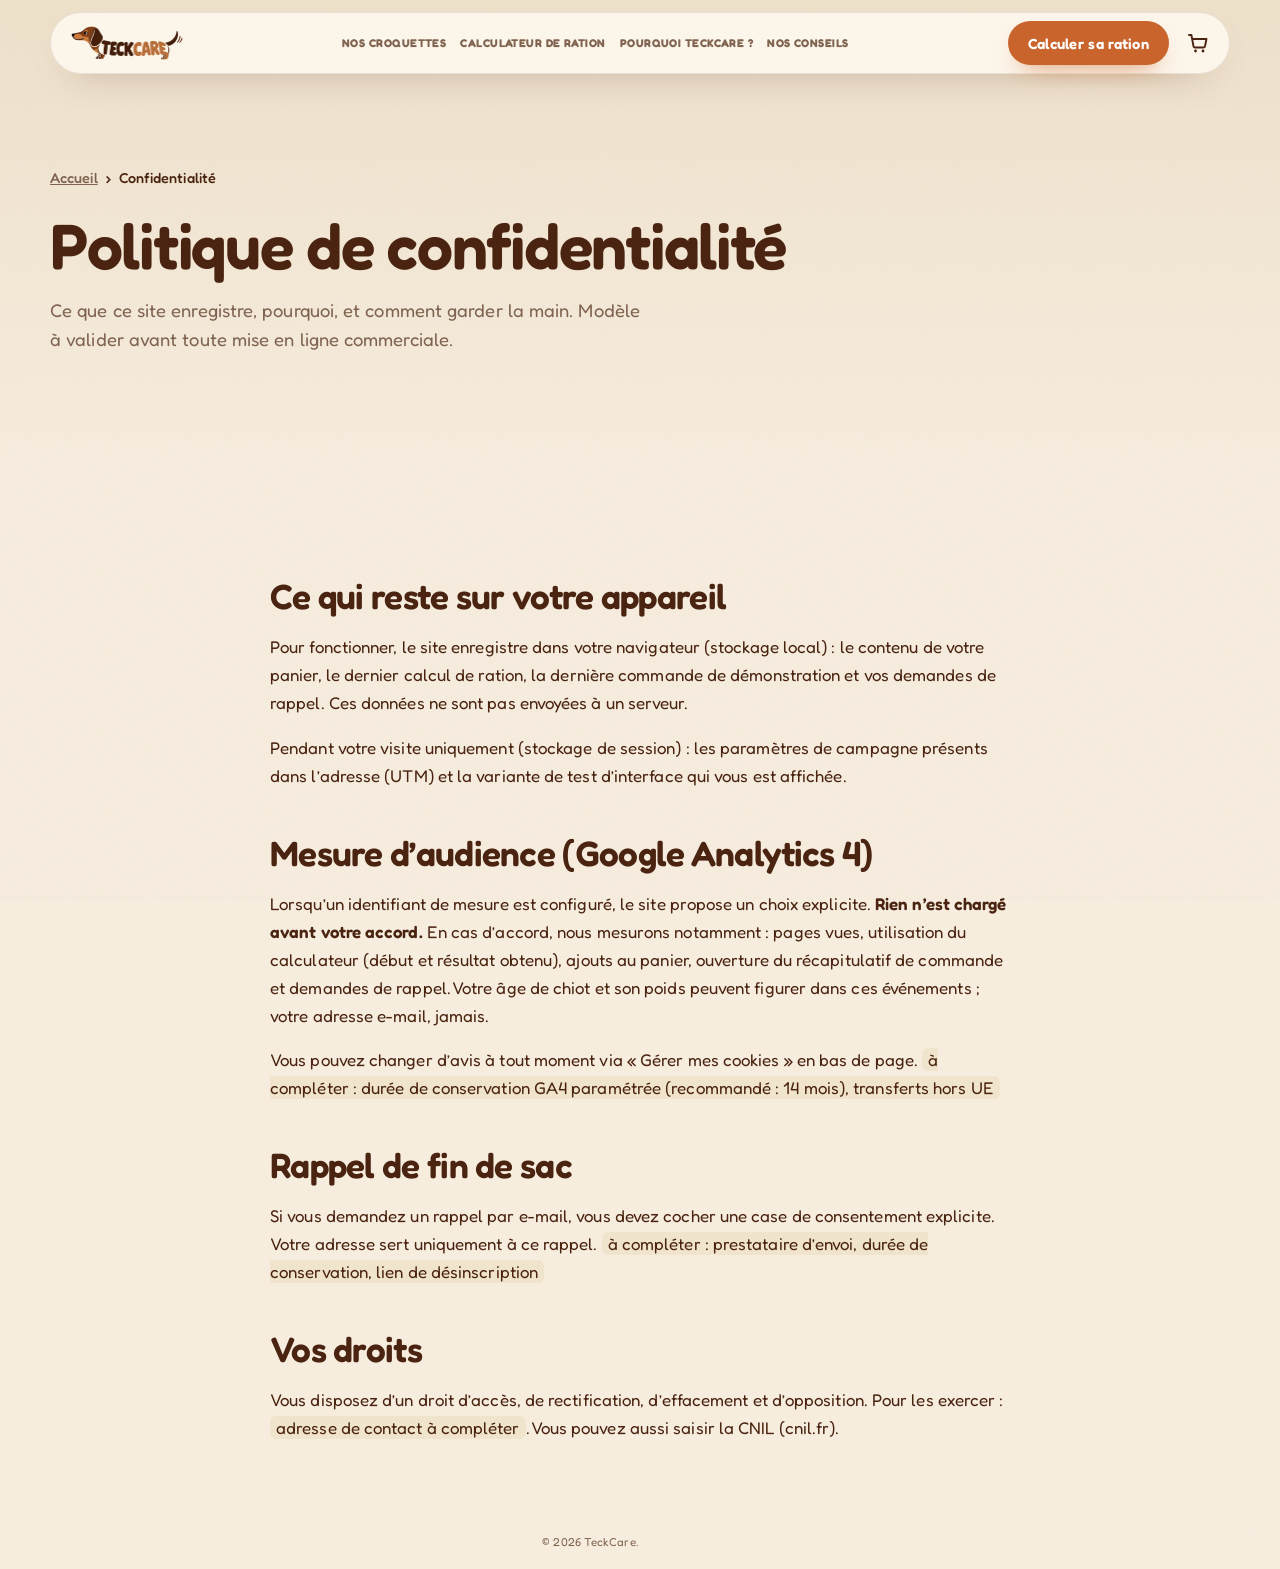
==== confidentialite.html @ 99c0c654 "Site TeckCare (version initiale) Co-Authored-By: Claude Opus 5.5 <noreply@anthropic.com> Claude-Sess" ====
<!DOCTYPE html>
<html lang="fr" data-base="">
<head>
<meta charset="utf-8">
<meta name="viewport" content="width=device-width, initial-scale=1, viewport-fit=cover">
<title>Politique de confidentialité | TeckCare</title>
<meta name="description" content="Données enregistrées par le site TeckCare, mesure d’audience avec consentement et droits des utilisateurs (modèle à compléter).">
<meta name="theme-color" content="#F7EBDA">
<link rel="canonical" href="https://VOTRE-PSEUDO.github.io/teckcare/confidentialite.html">
<meta property="og:type" content="website"><meta property="og:locale" content="fr_FR"><meta property="og:site_name" content="TeckCare">
<meta property="og:title" content="Politique de confidentialité | TeckCare"><meta property="og:description" content="Données enregistrées par le site TeckCare, mesure d’audience avec consentement et droits des utilisateurs (modèle à compléter).">
<meta property="og:image" content="https://VOTRE-PSEUDO.github.io/teckcare/assets/og-image.jpg"><meta name="twitter:card" content="summary_large_image">
<link rel="icon" type="image/png" sizes="32x32" href="assets/favicon-32.png">
<link rel="apple-touch-icon" href="assets/apple-touch-icon.png">
<link rel="preload" href="assets/fonts/fredoka.woff2" as="font" type="font/woff2" crossorigin>
<link rel="preload" href="assets/fonts/nunito.woff2" as="font" type="font/woff2" crossorigin>
<link rel="stylesheet" href="style.css">
<script>document.documentElement.classList.add('js');if(!window.matchMedia('(prefers-reduced-motion: reduce)').matches)document.documentElement.classList.add('motion-ok');</script>

</head>
<body>
<svg width="0" height="0" style="position:absolute" aria-hidden="true" focusable="false"><defs>
<symbol id="i-cart" viewBox="0 0 24 24"><path d="M3 4h2.4l2.1 11.2a1.6 1.6 0 0 0 1.6 1.3h8.3a1.6 1.6 0 0 0 1.6-1.2L20.5 8H6.2" fill="none" stroke="currentColor" stroke-width="1.9" stroke-linecap="round" stroke-linejoin="round"/><circle cx="9.5" cy="20" r="1.4" fill="currentColor"/><circle cx="17" cy="20" r="1.4" fill="currentColor"/></symbol>
</defs></svg>
<a class="skip-link" href="#contenu">Aller au contenu</a>
<header class="site-header" id="top">
  <div class="container header-inner">
    <a class="brand" href="index.html" aria-label="TeckCare — accueil"><img src="assets/logo.webp" width="150" height="45" alt="TeckCare"></a>
    <nav class="nav" aria-label="Navigation principale">
      <a href="index.html#croquettes">Nos croquettes</a>
      <a href="index.html#calculateur">Calculateur de ration</a>
      <a href="index.html#pourquoi">Pourquoi TeckCare ?</a>
      <a href="index.html#conseils">Nos conseils</a>
    </nav>
    <div class="header-actions">
      <a class="btn btn--primary btn--sm header-cta" href="index.html#calculateur">Calculer sa ration</a>
      <button class="icon-btn cart-btn" type="button" data-open-cart aria-label="Ouvrir le panier"><svg width="24" height="24" aria-hidden="true"><use href="#i-cart"/></svg><span class="cart-count" data-cart-count aria-hidden="true">0</span></button>
      <button class="icon-btn menu-btn" type="button" aria-expanded="false" aria-controls="mobile-menu" aria-label="Ouvrir le menu"><span class="burger" aria-hidden="true"><i></i><i></i><i></i></span></button>
    </div>
  </div>
  <nav class="mobile-menu" id="mobile-menu" aria-label="Menu mobile" hidden>
    <a href="index.html#calculateur">Calculateur de ration</a>
    <a href="index.html#croquettes">Nos croquettes</a>
    <a href="index.html#pourquoi">Pourquoi TeckCare ?</a>
    <a href="index.html#conseils">Nos conseils</a>
  </nav>
</header>
<main id="contenu">
<section class="page-hero"><div class="container">
  <nav class="crumbs" aria-label="Fil d’Ariane"><a href="index.html">Accueil</a><span aria-hidden="true">›</span><span>Confidentialité</span></nav>
  <h1>Politique de confidentialité</h1>
  <p class="lead">Ce que ce site enregistre, pourquoi, et comment garder la main. Modèle à valider avant toute mise en ligne commerciale.</p>
</div></section>
<div class="container prose">
<h2>Ce qui reste sur votre appareil</h2>
<p>Pour fonctionner, le site enregistre dans votre navigateur (stockage local) : le contenu de votre panier, le dernier calcul de ration, la dernière commande de démonstration et vos demandes de rappel. Ces données ne sont pas envoyées à un serveur.</p>
<p>Pendant votre visite uniquement (stockage de session) : les paramètres de campagne présents dans l’adresse (UTM) et la variante de test d’interface qui vous est affichée.</p>

<h2>Mesure d’audience (Google Analytics 4)</h2>
<p>Lorsqu’un identifiant de mesure est configuré, le site propose un choix explicite. <strong>Rien n’est chargé avant votre accord.</strong> En cas d’accord, nous mesurons notamment : pages vues, utilisation du calculateur (début et résultat obtenu), ajouts au panier, ouverture du récapitulatif de commande et demandes de rappel. Votre âge de chiot et son poids peuvent figurer dans ces événements ; votre adresse e-mail, jamais.</p>
<p>Vous pouvez changer d’avis à tout moment via « Gérer mes cookies » en bas de page. <span class="todo">à compléter : durée de conservation GA4 paramétrée (recommandé : 14 mois), transferts hors UE</span></p>

<h2>Rappel de fin de sac</h2>
<p>Si vous demandez un rappel par e-mail, vous devez cocher une case de consentement explicite. Votre adresse sert uniquement à ce rappel. <span class="todo">à compléter : prestataire d’envoi, durée de conservation, lien de désinscription</span></p>

<h2>Vos droits</h2>
<p>Vous disposez d’un droit d’accès, de rectification, d’effacement et d’opposition. Pour les exercer : <span class="todo">adresse de contact à compléter</span>. Vous pouvez aussi saisir la CNIL (cnil.fr).</p>
</div>
</main>
<footer class="site-footer">
  <div class="container footer-grid">
    <div class="footer-brand">
      <img src="assets/logo.webp" width="170" height="51" alt="TeckCare" loading="lazy">
      <p class="footer-mif"><span class="mif-flag" aria-hidden="true"><i></i><i></i><i></i></span><span><b>Fabriqué en France</b>Poulet frais &amp; saumon, sans colorants ni conservateurs artificiels.</span></p>
    </div>
    <nav aria-label="Découvrir">
      <h2 class="footer-title">Découvrir</h2>
      <ul>
        <li><a href="index.html#calculateur">Mon teckel</a></li>
        <li><a href="index.html#croquettes">Nos produits</a></li>
        <li><a href="index.html#rappel">Mon rappel</a></li>
        <li><a href="index.html#sante">Mes conseils</a></li>
        <li><a href="index.html#veterinaires">Mon véto</a></li>
        <li><a href="index.html#faq">Vos questions</a></li>
      </ul>
    </nav>
    <nav aria-label="Informations">
      <h2 class="footer-title">Informations</h2>
      <ul>
        <li><a href="mentions-legales.html">Mentions légales</a></li>
        <li><a href="mentions-legales.html#cgv">Conditions de vente</a></li>
        <li><a href="confidentialite.html">Confidentialité</a></li>
        <li><button type="button" class="link-btn" data-manage-cookies hidden>Gérer mes cookies</button></li>
      </ul>
    </nav>
    <div>
      <h2 class="footer-title">Contact</h2>
      <p><a href="mailto:contact@teckcare.example" data-contact-email>contact@teckcare.example</a></p>
    </div>
  </div>
  <div class="container footer-bottom">
    <p>© 2026 TeckCare.</p>
  </div>
</footer>
<div class="kibble-layer" id="kibble-layer" aria-hidden="true"></div>
<div class="toast" id="toast" role="status" aria-live="polite"></div>
<script src="config.js"></script>
<script src="script.js" defer></script>
<script src="fx.js" defer></script>
</body>
</html>
---- style.css ----
/* ==========================================================================
   TECKCARE — feuille de style
   Direction : l'univers des emballages TeckCare. Kraft, orange, vert sauge,
   brun du logo ; formes organiques comme sur les sacs ; titres ronds et
   épais (Fredoka) proches du logo, texte en Nunito. Le teckel du logo reste
   le fil rouge : il s'allonge au fil de la visite, de 2 à 12 mois.
   ========================================================================== */
@font-face{font-family:"Fredoka";src:url("assets/fonts/fredoka.woff2") format("woff2");font-weight:300 700;font-style:normal;font-display:swap}
@font-face{font-family:"Nunito";src:url("assets/fonts/nunito.woff2") format("woff2");font-weight:200 1000;font-style:normal;font-display:swap}

:root{
  /* Couleurs : beige, pistache et marron du logo et des emballages ; orange réservé aux boutons */
  --cream:#F7EDDF; --card:#FFFAF3; --ink:#4A2410; --muted:#806450; --line:rgba(74,36,16,.12);
  --accent:#C9652C; --accent-d:#A9501F; --accent-l:#F6D8BE; --rust:#A85F2B; --orange:#E3894B;
  --pista:#C9D79F; --pista-l:#E7EDD2; --pista-d:#6F8045;
  --peach:#EFE1CB; --sage:#E7EDD2; --sage-d:#6F8045; --sky:#EFE1CB; --butter:#F1E4CC;
  /* Pelage du teckel (illustration du logo) */
  --fur:#7A3E14; --fur-d:#3C1800; --tan:#CC783C;
  /* Typo */
  --display:"Fredoka","Nunito",system-ui,sans-serif;
  --sans:"Nunito",system-ui,-apple-system,"Segoe UI",Roboto,sans-serif;
  /* Matière */
  --sh:0 18px 40px -18px rgba(90,45,15,.28),0 2px 6px rgba(90,45,15,.06);
  --sh-s:0 8px 20px -10px rgba(70,40,20,.25);
  --r-s:14px; --r-m:20px; --r-l:28px; --lip:40px;
  --ease:cubic-bezier(.2,.8,.2,1); --spring:cubic-bezier(.34,1.4,.64,1);
  --tape-h:0px; --header-h:70px; --top:calc(var(--tape-h) + var(--header-h));
  color-scheme:light;
}
*,*::before,*::after{box-sizing:border-box}
html{-webkit-text-size-adjust:100%;scroll-behavior:smooth;scroll-padding-top:calc(var(--top) + 10px);overflow-x:clip;background:var(--cream)}
html.no-scroll{overflow:hidden}
body{margin:0;font:400 1.0625rem/1.65 var(--sans);color:var(--ink);background:var(--cream);overflow-x:clip;-webkit-font-smoothing:antialiased}
img,svg{display:block;max-width:100%}
[hidden]{display:none!important}
h1,h2,h3,h4{font-family:var(--display);font-weight:600;line-height:1.02;letter-spacing:-.015em;margin:0;color:inherit;text-wrap:balance}
h1{font-size:clamp(2.6rem,6.2vw,5rem)}
h2{font-size:clamp(2.1rem,4.8vw,3.6rem)}
h3{font-size:clamp(1.3rem,2.4vw,1.6rem);letter-spacing:-.015em;line-height:1.12;}
p{margin:0 0 1em}
a{color:inherit}
button,input,select,textarea{font:inherit;color:inherit}
code{font-size:.85em;background:rgba(46,34,28,.06);padding:1px 6px;border-radius:6px}
.container{width:min(1180px,100% - 40px);margin-inline:auto}
.sr-only{position:absolute;width:1px;height:1px;overflow:hidden;clip:rect(0 0 0 0);white-space:nowrap}
.skip-link{position:absolute;left:12px;top:-80px;z-index:999;background:var(--ink);color:#fff;padding:10px 16px;border-radius:12px;transition:top .2s}
.skip-link:focus{top:40px}
:focus-visible{outline:2.5px solid var(--accent);outline-offset:3px;border-radius:8px}
::selection{background:var(--accent-l)}
.lead{font-size:clamp(1.05rem,1.9vw,1.2rem);color:var(--muted);max-width:54ch}
.section-head{margin-bottom:clamp(32px,5vw,56px)}
h2+.lead,h2+p{margin-top:18px}

/* mot mis en valeur : italique couleur, sans surligneur */
mark{background:none;color:var(--pista-d)}
.trust mark,.footer-sign mark{color:var(--orange)}

/* étiquette de section */
.tag{display:inline-flex;align-items:center;gap:10px;margin:0 0 18px;padding:5px 14px 5px 5px;border-radius:999px;background:rgba(255,255,255,.75);font:700 .74rem/1 var(--sans);letter-spacing:.1em;text-transform:uppercase;color:var(--ink)}
.tag::before{content:"";width:24px;height:24px;border-radius:50%;background:var(--peach) url("assets/dog/head.webp") 30% 10%/170% auto no-repeat}
.tag b{background:var(--ink);color:#fff;padding:4px 8px;border-radius:999px;font-weight:700}
.tag--light{background:rgba(255,255,255,.85)}

/* ---------- Boutons ---------- */
.btn{display:inline-flex;align-items:center;justify-content:center;gap:10px;min-height:48px;padding:10px 26px;text-align:center;line-height:1.15;border-radius:999px;border:0;font:700 1rem var(--sans);text-decoration:none;cursor:pointer;transition:transform .25s var(--ease),box-shadow .25s var(--ease),background .2s,color .2s,translate .3s var(--ease);-webkit-tap-highlight-color:transparent}
.btn:hover{transform:translateY(-2px)}
.btn:active{transform:translateY(1px)}
.btn--primary{background:var(--accent);color:#fff;box-shadow:0 10px 22px -10px rgba(224,107,74,.7)}
.btn--primary:hover{background:var(--accent-d);box-shadow:0 14px 26px -10px rgba(224,107,74,.8)}
.btn--accent{background:#fff;color:var(--ink);box-shadow:var(--sh-s)}
.btn--ghost{background:#fff;color:var(--ink);box-shadow:inset 0 0 0 1.5px var(--line)}
.btn--ghost:hover{box-shadow:inset 0 0 0 1.5px var(--ink)}
.btn--text{background:none;color:inherit;padding:0 8px;min-height:44px;text-decoration:underline;text-underline-offset:4px;font-weight:600}
.btn--text:hover,.btn--link:hover{transform:none}
.btn--link{background:none;color:var(--ink);padding:4px 0;min-height:44px;font-weight:700;text-decoration:underline;text-underline-offset:5px}
.btn--sm{min-height:40px;padding:8px 18px;font-size:.92rem}
.btn--lg{min-height:54px;padding:12px 30px;font-size:1.05rem}
.btn--xl{min-height:60px;padding:14px 34px;font-size:1.12rem}
.btn--block{width:100%}
.link-btn{background:none;border:0;padding:0;cursor:pointer;text-decoration:underline;color:inherit}
.icon-btn{position:relative;display:grid;place-items:center;width:46px;height:46px;border-radius:50%;border:0;background:transparent;cursor:pointer;color:var(--ink)}
.icon-btn:hover{background:rgba(46,34,28,.06)}
.badge{display:inline-block;padding:5px 10px;border-radius:999px;font:700 .68rem/1 var(--sans);letter-spacing:.07em;text-transform:uppercase;background:var(--accent-l);color:var(--accent-d);vertical-align:middle}
.badge--demo{background:var(--butter);color:#8A6A12}.badge--green{background:var(--sage);color:#3F6B44}.badge--soon{background:var(--sky);color:#3D6286}.badge--rec{background:var(--ink);color:#fff}
.micro{display:flex;align-items:center;gap:8px;margin:0;font-size:.92rem;color:var(--muted)}
.micro svg{color:var(--accent)}
.micro--dark{justify-content:center;margin-top:12px}

/* ==========================================================================
   LE TECKEL — tête + corps extensible + queue, dans la couleur du pelage
   ========================================================================== */
.gdog,.live-dog,.scene-art .dog,.how-dog,.walker{--H:120px;display:flex;align-items:flex-end}
.dog-head{position:relative;z-index:3;flex:none;height:var(--H);width:auto;margin-right:calc(var(--H) * -.12)}
.dog-body{position:relative;flex:1;min-width:0;margin-bottom:calc(var(--H) * .2)}
.dog-band{position:relative;z-index:2;height:calc(var(--H) * .36);background:var(--fur);border-radius:calc(var(--H) * .1) calc(var(--H) * .2) calc(var(--H) * .2) calc(var(--H) * .1);overflow:hidden;display:flex;align-items:center;color:#FBE6D2;font:600 clamp(.8rem,1.5vw,1.05rem)/1 var(--display);letter-spacing:.005em;white-space:nowrap;box-shadow:inset 0 calc(var(--H) * -.06) 0 rgba(0,0,0,.14)}
.leg{position:absolute;z-index:1;bottom:calc(var(--H) * -.17);width:calc(var(--H) * .12);height:calc(var(--H) * .2);background:var(--fur-d);border-radius:3px 3px 10px 10px;transform-origin:50% 0}
.leg--1{right:15%}.leg--2{right:6%}
.dog-tail{flex:none;height:calc(var(--H) * .5);width:auto;margin-left:-8px;margin-bottom:calc(var(--H) * .28);transform-origin:6% 92%}
.motion-ok .dog-tail{animation:wag 1.5s ease-in-out infinite}
.motion-ok .is-walking .leg--1,.motion-ok .walker .leg--1{animation:step .34s ease-in-out infinite alternate}
.motion-ok .is-walking .leg--2,.motion-ok .walker .leg--2{animation:step .34s ease-in-out infinite alternate-reverse}
@keyframes wag{0%,100%{transform:rotate(-6deg)}50%{transform:rotate(10deg)}}
@keyframes step{from{transform:rotate(-14deg)}to{transform:rotate(14deg)}}
.mq{display:flex;flex:none}
.mq span{flex:none}
.motion-ok .mq{animation:mq 30s linear infinite}
@keyframes mq{to{transform:translateX(-50%)}}
.ground{height:10px;border-radius:999px;background:rgba(46,34,28,.08)}
.ground--light{background:rgba(46,34,28,.1)}
.bubble{position:absolute;z-index:6;left:calc(var(--H) * .1);top:calc(var(--H) * -.34);padding:9px 15px;border-radius:18px 18px 18px 4px;background:#fff;color:var(--ink);font:600 1rem/1 var(--display);box-shadow:var(--sh-s);white-space:nowrap;opacity:0;transform:scale(.5);transform-origin:0 100%;transition:opacity .2s,transform .4s var(--spring);pointer-events:none}
.bubble.is-on,.bubble--static{opacity:1;transform:none}

/* ==========================================================================
   BARRE DE LECTURE : le teckel s'allonge au fil de la page
   ========================================================================== */
.tape{--p:0;position:fixed;inset:0 0 auto 0;height:var(--tape-h);z-index:130;background:var(--cream);pointer-events:none;overflow:hidden;box-shadow:inset 0 -1px 0 var(--line)}
.tape-dog{--Ht:24px;position:absolute;left:8px;bottom:1px;display:flex;align-items:flex-end;transform:scaleX(-1)}
.tape-head{height:var(--Ht);width:auto;flex:none;position:relative;z-index:2;margin-right:-3px}
.tape-body{display:block;height:9px;width:calc(var(--p) * (100vw - 160px) + 10px);margin-bottom:5px;background:var(--fur);border-radius:4px 8px 8px 4px}
.tape-tail{height:12px;width:auto;flex:none;margin-left:-2px;margin-bottom:6px;transform-origin:6% 92%}
.motion-ok .tape-tail{animation:wag 1.1s ease-in-out infinite}
.tape-mark{transition:opacity .25s;position:absolute;top:50%;left:calc(var(--p) * (100vw - 160px) + 58px);transform:translateY(-50%);padding:3px 9px;border-radius:999px;background:#fff;box-shadow:0 1px 4px rgba(46,34,28,.12);font:600 .72rem/1 var(--sans);white-space:nowrap;color:var(--muted)}
.tape-mark b{font-family:var(--display);font-size:.9rem;color:var(--ink)}
.tape.in-hero .tape-mark{opacity:0}

/* ---------- Header ---------- */
.site-header{position:fixed;inset:var(--tape-h) 0 auto 0;z-index:100;height:var(--header-h);transition:background .3s,box-shadow .3s}
.site-header.is-stuck{background:rgba(251,244,236,.86);backdrop-filter:blur(14px);-webkit-backdrop-filter:blur(14px);box-shadow:0 1px 0 var(--line)}
.header-inner{display:flex;align-items:center;gap:18px;height:100%}
.brand{flex:none;transition:transform .3s var(--spring)}
.brand:hover{transform:scale(1.03)}
.brand img{width:auto;height:42px}
.nav{display:none;gap:2px;margin-left:auto}
.nav a{padding:8px 14px;border-radius:999px;font-weight:600;font-size:.95rem;text-decoration:none;transition:background .2s}
.nav a:hover{background:rgba(255,255,255,.8)}
.header-actions{display:flex;align-items:center;gap:6px;margin-left:auto}
.nav+.header-actions{margin-left:10px}
.header-cta{display:none}
.cart-count{position:absolute;top:2px;right:0;min-width:18px;height:18px;border-radius:9px;background:var(--accent);color:#fff;font:700 .66rem/18px var(--sans);text-align:center;transform:scale(0);transition:transform .3s var(--spring)}
.cart-count.has-items{transform:scale(1)}
.cart-count.bump{animation:bump .5s var(--spring)}
@keyframes bump{40%{transform:scale(1.5)}}
.burger{display:grid;gap:5px;width:22px}
.burger i{display:block;height:2.5px;border-radius:2px;background:currentColor;transition:transform .3s var(--ease),opacity .2s}
.menu-btn[aria-expanded=true] .burger i:nth-child(1){transform:translateY(7.5px) rotate(45deg)}
.menu-btn[aria-expanded=true] .burger i:nth-child(2){opacity:0}
.menu-btn[aria-expanded=true] .burger i:nth-child(3){transform:translateY(-7.5px) rotate(-45deg)}
.mobile-menu{position:absolute;top:var(--header-h);left:0;right:0;background:var(--cream);padding:6px 20px 22px;display:grid;box-shadow:0 20px 30px -20px rgba(46,34,28,.3)}
.mobile-menu a{padding:14px 4px;font:600 1.3rem var(--display);text-decoration:none;border-bottom:1px solid var(--line)}
@media (min-width:640px){.header-cta{display:inline-flex}}
@media (min-width:1080px){.nav{display:flex}.menu-btn{display:none}}

/* ==========================================================================
   SECTIONS : des feuilles douces empilées, une par mois
   ========================================================================== */
main>section{position:relative}
main>section:not(.hero):not(.strip):not(.page-hero){margin-top:calc(var(--lip) * -1);border-radius:var(--lip) var(--lip) 0 0;padding:calc(clamp(70px,9vw,120px) + 10px) 0 calc(clamp(70px,9vw,120px) + var(--lip));box-shadow:0 -12px 30px -24px rgba(70,40,20,.35)}

/* ---------- HERO : il grandit au défilement ---------- */
.hero{--g:.35;background:linear-gradient(180deg,var(--peach) 0%,#FCEDE3 60%,var(--cream) 100%)}
.motion-ok .hero{height:240vh;--g:0}
.hero{padding-bottom:var(--lip)}
.hero-pin{position:relative;display:flex;flex-direction:column;min-height:640px;padding-top:calc(var(--top) + clamp(14px,4vh,40px));overflow:hidden}
.motion-ok .hero-pin{position:sticky;top:0;height:100vh;height:100svh}
.hero-copy{position:relative;z-index:4}
.eyebrow{display:flex;flex-wrap:wrap;align-items:center;gap:12px;margin:0 0 18px;font:700 .78rem/1.2 var(--sans);letter-spacing:.1em;text-transform:uppercase;color:var(--muted)}
.chip{display:inline-block;padding:6px 12px;border-radius:999px;background:#fff;color:var(--accent-d);box-shadow:var(--sh-s)}
.hero h1{max-width:14ch}
.brand-word{color:var(--fur);font-style:normal}
.hero-sub{margin:18px 0 26px;font-size:clamp(1.05rem,1.9vw,1.25rem);max-width:40ch;color:var(--muted)}
.hero-cta{display:flex;flex-wrap:wrap;align-items:center;gap:14px 22px}
.motion-ok .hero-copy>*{animation:rise .9s var(--ease) both}
.motion-ok .hero-copy>*:nth-child(2){animation-delay:.08s}.motion-ok .hero-copy>*:nth-child(3){animation-delay:.16s}.motion-ok .hero-copy>*:nth-child(4){animation-delay:.24s}
@keyframes rise{from{opacity:0;transform:translateY(22px)}}

.sky{position:absolute;inset:0;pointer-events:none;z-index:0}
.blob{position:absolute;border-radius:50%;filter:blur(2px)}
.blob--1{right:-6%;top:8%;width:clamp(260px,38vw,520px);aspect-ratio:1;background:radial-gradient(circle at 40% 40%,#FFF3E4,#F6D5C2 70%);transform:translate(calc(var(--g) * -60px),calc(var(--g) * 80px))}
.blob--2{right:24%;top:46%;width:clamp(90px,10vw,150px);aspect-ratio:1;background:var(--sage);transform:translateY(calc(var(--g) * -120px))}
.blob--3{right:6%;top:20%;width:clamp(40px,5vw,70px);aspect-ratio:1;background:var(--butter);transform:translateY(calc(var(--g) * 160px))}
.motion-ok .blob--2{animation:float 7s ease-in-out infinite}
.motion-ok .blob--3{animation:float 5s ease-in-out -2s infinite}
@keyframes float{50%{translate:0 -14px}}

.hero-stage{position:relative;z-index:3;flex:1;display:flex;flex-direction:column;justify-content:flex-end;min-height:230px;margin-top:10px}
.meter{position:absolute;z-index:4;right:max(20px,(100vw - 1180px) / 2);bottom:calc(min(17vh,22vw,190px) + 70px);display:flex;flex-direction:row-reverse;align-items:flex-end;gap:16px}
.meter-num{display:flex;align-items:baseline;gap:8px;margin:0;font:600 clamp(3.6rem,9vw,7.2rem)/.8 var(--display);letter-spacing:-.04em;color:var(--fur)}
.meter-num b{display:inline-block;min-width:1.1ch;font-weight:600;text-align:right;font-variant-numeric:tabular-nums;color:var(--accent)}
.meter-num span{font-size:.26em;font-style:normal;letter-spacing:0;color:var(--ink)}
.meter-cap{margin:0 0 6px;max-width:17ch;font:600 clamp(.95rem,1.5vw,1.12rem)/1.25 var(--display);padding:10px 14px;background:#fff;border-radius:16px 16px 16px 4px;box-shadow:var(--sh-s)}
.meter-cap.flash{animation:capIn .5s var(--spring)}
@keyframes capIn{from{transform:scale(.85) translateY(6px);opacity:.3}}
.gdog-wrap{display:flex;justify-content:center;padding:0 20px}
.gdog{--H:clamp(96px,min(17vh,22vw),190px);position:relative;cursor:pointer}
.gdog .dog-body{flex:none;width:calc(var(--H) * .45 + var(--g) * (min(100vw,1500px) - var(--H) * 2.1 - 60px))}
.gdog .dog-band{font-size:clamp(.9rem,1.6vw,1.15rem)}
.gdog.jump{animation:hop .6s var(--spring)}
@keyframes hop{30%{transform:translateY(-30px)}60%{transform:translateY(0)}75%{transform:translateY(-6px)}}
.gdog .dog-head{transition:transform .3s var(--ease);transform-origin:70% 80%;transform:rotate(var(--look,0deg))}
.ruler{position:relative;display:flex;margin:0;padding:12px max(20px,(100vw - 1180px) / 2) 14px;list-style:none;align-items:flex-end;background:rgba(255,255,255,.55);box-shadow:inset 0 1px 0 var(--line)}
.ruler li{flex:1;text-align:center;font:500 .85rem/1 var(--sans);color:var(--muted);transition:color .2s}
.ruler li::before{content:"";display:block;width:1px;height:7px;margin:0 auto 6px;background:rgba(46,34,28,.25)}
.ruler li.is-on::before{background:var(--accent);height:10px;width:2px}
.ruler li.is-on{color:var(--accent);font-weight:700}
.scroll-hint{position:absolute;z-index:5;left:max(20px,(100vw - 1180px) / 2);bottom:62px;display:flex;align-items:center;gap:10px;margin:0;font-weight:600;font-size:.86rem;color:var(--muted);transition:opacity .3s}
.scroll-hint i{width:24px;height:38px;border:1.5px solid var(--muted);border-radius:14px;position:relative}
.scroll-hint i::after{content:"";position:absolute;left:50%;top:7px;width:4px;height:8px;margin-left:-2px;border-radius:2px;background:var(--accent)}
.motion-ok .scroll-hint i::after{animation:wheel 1.5s ease-in-out infinite}
@keyframes wheel{60%{transform:translateY(12px);opacity:0}}
.hero.is-moving .scroll-hint{opacity:0}
html:not(.motion-ok) .scroll-hint{display:none}
@media (max-width:700px){
  .meter{bottom:calc(min(17vh,22vw,190px) + 64px)}
  .meter-cap{max-width:13ch}
  .scroll-hint span{display:none}
  .hero-pin{min-height:600px}
  .blob--2,.blob--3{display:none}
  .blob--1{right:-40%;top:4%}
  .gdog{--H:clamp(84px,min(15vh,24vw),190px)}
}

/* ---------- Bandeau d'engagements ---------- */
.strip{z-index:5;background:var(--ink);color:#F3E7DC;overflow:hidden;padding:14px 0}
.strip-track{display:flex;width:max-content}
.motion-ok .strip-track{animation:mq 44s linear infinite}
.strip-list{display:flex;gap:48px;margin:0;padding:0 24px;list-style:none;white-space:nowrap}
.strip-list li{display:flex;align-items:center;gap:10px;font-size:.95rem;color:#CDBBAE}
.strip-list b{color:#fff;font-weight:600}
.strip-list svg{color:var(--ink);background:#F2A487;border-radius:50%;padding:4px;width:22px;height:22px}


/* ==========================================================================
   CALCULATEUR (4 mois)
   ========================================================================== */
.calc-section{background:var(--sage)}
.calc-layout{display:grid;gap:clamp(36px,6vw,70px);align-items:start}
@media (min-width:980px){.calc-layout{grid-template-columns:1fr 1.05fr}.calc-intro{position:sticky;top:calc(var(--top) + 30px)}}
.live{margin-top:clamp(28px,5vw,54px)}
.live-dog{--H:clamp(74px,12vw,116px);--k:.2;width:calc(42% + 58% * var(--k));min-width:240px;transition:width .8s var(--spring)}
.live-dog .dog-band{justify-content:flex-end;padding-right:16px;font-size:clamp(.95rem,1.6vw,1.15rem)}
.live-dog .dog-band b{font-size:1.25em;margin-right:4px}
.live-dog.pop .dog-body{animation:wiggle .5s var(--ease)}
@keyframes wiggle{30%{translate:0 -6px}65%{translate:0 2px}}
.live-note{margin:16px 0 0;font:600 1.02rem var(--display);color:#4F6B4F}
.calc-disclaimer{margin-top:34px;text-align:center;font-size:.9rem;color:var(--muted)}
.calc-disclaimer a{color:var(--ink);font-weight:600}

.sheet{position:relative;background:var(--card);color:var(--ink);border-radius:var(--r-l);padding:clamp(22px,4vw,42px);box-shadow:var(--sh)}
.calc-progress{display:flex;justify-content:space-between;gap:10px;margin:0 0 14px;padding:0;list-style:none;font-weight:600;font-size:.9rem}
.calc-progress li{display:flex;align-items:center;gap:8px;color:var(--muted)}
.calc-progress .dot{display:grid;place-items:center;width:30px;height:30px;border-radius:50%;background:var(--cream);font-weight:700;transition:all .3s var(--spring)}
.calc-progress li.is-active{color:var(--ink)}
.calc-progress li.is-active .dot{background:var(--accent);color:#fff;transform:scale(1.1)}
.calc-progress li.is-done .dot{background:var(--sage);color:#3F6B44}
.calc-bar{height:6px;border-radius:6px;background:var(--cream);overflow:hidden;margin-bottom:28px}
.calc-bar i{display:block;height:100%;width:33.3%;border-radius:6px;background:var(--accent);transition:width .6s var(--ease)}
.calc-step h3{font-size:clamp(1.6rem,3.2vw,2.2rem);outline:none}
.step-hint{margin:8px 0 18px;color:var(--muted)}
.calc-step.anim-in{animation:stepIn .5s var(--ease) both}
@keyframes stepIn{from{opacity:0;transform:translateX(20px)}}
.name-field{display:grid;gap:6px;margin-bottom:12px}
.name-field label,.form-row label{font-weight:600;font-size:.92rem}
.name-field em,.form-row em,legend em{font-weight:400;font-style:normal;color:var(--muted)}
input[type=text],input[type=email],input[type=number],input[type=date],select{width:100%;min-height:50px;padding:10px 14px;border:1.5px solid var(--line);border-radius:var(--r-s);background:var(--cream);font-size:1rem;transition:border-color .2s,background .2s}
input:focus,select:focus{outline:none;border-color:var(--accent);background:#fff}
.age-out{display:block;text-align:center;font:600 1.4rem var(--display);margin:6px 0 2px;color:var(--muted)}
.age-out b{font-size:clamp(4rem,9vw,5.6rem);line-height:1;color:var(--accent);letter-spacing:-.04em;font-weight:600}
.age-control,.weight-control{display:flex;align-items:center;gap:12px}
.round-btn{flex:none;width:50px;height:50px;border-radius:50%;border:0;background:var(--cream);color:var(--ink);font:500 1.5rem/1 var(--sans);cursor:pointer;transition:transform .15s,background .2s}
.round-btn:hover{background:var(--peach)}.round-btn:active{transform:scale(.92)}
input[type=range]{flex:1;min-width:0;-webkit-appearance:none;appearance:none;height:56px;background:transparent;cursor:pointer;--p:20%}
input[type=range]::-webkit-slider-runnable-track{height:10px;border-radius:10px;background:linear-gradient(90deg,var(--accent) var(--p),var(--cream) var(--p))}
input[type=range]::-moz-range-track{height:10px;border-radius:10px;background:var(--cream)}
input[type=range]::-moz-range-progress{height:10px;background:var(--accent);border-radius:10px}
input[type=range]::-webkit-slider-thumb{-webkit-appearance:none;width:46px;height:46px;margin-top:-18px;border-radius:50%;border:3px solid #fff;background:var(--peach) url("assets/dog/head.webp") 25% 20%/150% auto no-repeat;box-shadow:0 6px 16px -4px rgba(70,40,20,.4);transition:transform .25s var(--spring)}
input[type=range]::-moz-range-thumb{width:42px;height:42px;border-radius:50%;border:3px solid #fff;background:var(--peach) url("assets/dog/head.webp") 25% 20%/150% auto no-repeat;box-shadow:0 6px 16px -4px rgba(70,40,20,.4)}
input[type=range]:active::-webkit-slider-thumb{transform:scale(1.15) rotate(-8deg)}
.age-ticks{display:flex;justify-content:space-between;margin:0 64px;padding:0;list-style:none;font-size:.76rem;color:var(--muted)}
.calc-actions{display:flex;justify-content:flex-end;margin-top:26px}
.calc-actions--split{justify-content:space-between;align-items:center}
.weight-field{position:relative;flex:1}
.weight-field input{width:100%;height:86px;border-radius:var(--r-m);text-align:center;font:600 3rem/1 var(--display);letter-spacing:-.03em;padding:0 56px 0 16px;color:var(--ink)}
.weight-field input[aria-invalid=true]{border-color:var(--accent);background:var(--accent-l)}
.weight-field .unit{position:absolute;right:20px;top:50%;transform:translateY(-50%);font:600 1.3rem var(--display);color:var(--muted)}
.field-msg{min-height:1.4em;margin:8px 0 0;color:var(--accent-d);font-weight:600;font-size:.95rem}
.shape{border:0;padding:0;margin:14px 0 0}
.shape legend{font-weight:600;font-size:.95rem;margin-bottom:10px}
.shape-grid{display:grid;grid-template-columns:repeat(3,1fr);gap:10px}
.shape-card{position:relative;display:flex;flex-direction:column;align-items:center;text-align:center;gap:4px;padding:14px 6px;border-radius:var(--r-m);border:1.5px solid var(--line);background:#fff;cursor:pointer;transition:all .25s var(--ease)}
.shape-card input{position:absolute;opacity:0;pointer-events:none}
.shape-card b{font-weight:600;font-size:.95rem}.shape-card small{font-size:.76rem;color:var(--muted);line-height:1.25}
.shape-ico{display:grid;place-items:center;height:30px;width:100%}
.shape-ico i{display:block;height:18px;width:var(--w);border-radius:9px;background:var(--fur)}
.shape-card:hover{border-color:rgba(46,34,28,.3)}
.shape-card:has(input:checked){border-color:var(--accent);background:var(--accent-l)}
.shape-card:has(input:focus-visible){outline:2.5px solid var(--accent);outline-offset:3px}

/* résultat (généré par script.js) */
.calc-result.anim-in{animation:pop .55s var(--spring)}
@keyframes pop{from{opacity:0;transform:scale(.95)}}
.result-main{position:relative;text-align:center;padding-bottom:20px;border-bottom:1px solid var(--line)}
.result-main .paw{position:absolute;right:0;top:0;width:30px;height:30px;color:var(--peach);transform:rotate(18deg)}
.bowl{width:min(170px,48%);height:auto;margin:0 auto 6px;overflow:visible;--f:0}
.bowl path{stroke:#4A3328;stroke-width:2.5}
.bowl-fill{fill:var(--tan);transform:translateY(70px);transition:transform 1.2s var(--spring) .2s}
.calc-result .bowl-fill{transform:translateY(calc(66px - var(--f) * 46px))}
.result-eyebrow{margin:0;font-weight:700;font-size:.76rem;letter-spacing:.1em;text-transform:uppercase;color:var(--muted);outline:none}
.result-grams{margin:4px 0 0;font:600 clamp(4.4rem,12vw,6.6rem)/.9 var(--display);letter-spacing:-.04em;color:var(--accent)}
.result-grams small{display:block;font:600 1.1rem var(--sans);letter-spacing:0;color:var(--ink);margin-top:8px}
.result-meals{margin:12px 0 8px;font-weight:600;font-size:1.1rem}
.result-text{color:var(--muted);font-size:.95rem;max-width:48ch;margin:0 auto}
.result-bags{padding:20px 0 6px}
.result-bags h4{font-size:1.15rem;margin-bottom:14px}
.bag-row{display:grid;grid-template-columns:52px 1fr auto;align-items:center;gap:12px;padding:10px 14px;border-radius:var(--r-s);margin-bottom:6px}
.bag-row.is-rec{background:var(--peach)}
.bag-row .fmt{font:600 1.05rem var(--display)}
.bag-row .bar{height:10px;border-radius:10px;background:var(--cream);overflow:hidden}
.bag-row .bar i{display:block;height:100%;width:0;border-radius:10px;background:var(--accent);transition:width 1.1s var(--ease) .3s}
.bag-row .days{text-align:right;font-weight:700;line-height:1.15}
.bag-row .days small{display:block;font-weight:400;font-size:.78rem;color:var(--muted)}
.result-note{font-size:.84rem;color:var(--muted);margin:10px 0 0}
.result-warn{padding:12px 14px;border-radius:var(--r-s);background:var(--accent-l);font-weight:600;font-size:.92rem}
.result-actions{display:flex;flex-wrap:wrap;gap:10px;align-items:center;margin:18px 0 10px}
.result-how{margin-top:8px;font-size:.9rem}
.result-how summary{cursor:pointer;font-weight:600}
.result-how ul{margin:10px 0 0;padding-left:20px;color:var(--muted)}

/* ==========================================================================
   EXEMPLES (5 mois) — trois teckels de longueurs différentes
   ========================================================================== */
.examples{background:var(--cream)}
.cards-3{display:grid;gap:22px}
@media (min-width:820px){.cards-3{grid-template-columns:repeat(3,1fr)}}
.ex-card{--len:30%;position:relative;display:flex;flex-direction:column;align-items:flex-start;padding:100px 26px 26px;border-radius:var(--r-l);background:var(--card);box-shadow:var(--sh);transition:transform .4s var(--spring),box-shadow .3s}
.ex-card:nth-child(1){background:linear-gradient(180deg,var(--peach) 0 92px,#fff 92px)}
.ex-card:nth-child(2){--len:52%;background:linear-gradient(180deg,var(--butter) 0 92px,#fff 92px)}
.ex-card:nth-child(3){--len:74%;background:linear-gradient(180deg,var(--sky) 0 92px,#fff 92px)}
.ex-card::before{content:"";position:absolute;left:62px;top:44px;width:var(--len);height:20px;border-radius:6px 12px 12px 6px;background:var(--fur);transition:width .7s var(--spring)}
.ex-card::after{content:"";position:absolute;left:20px;top:18px;width:58px;height:64px;background:url("assets/dog/head.webp") 0 0/contain no-repeat}
.ex-card:hover{transform:translateY(-6px)}
.ex-card:hover::before{width:calc(var(--len) + 10%)}
.ex-title{font:600 1.35rem/1.1 var(--display);margin:0 0 4px}
.ex-prof{margin:0 0 14px;color:var(--muted);font-size:.92rem}
.ex-grams{margin:0;font-weight:600}
.ex-grams b{font:600 3.4rem/.9 var(--display);letter-spacing:-.04em;color:var(--accent)}
.ex-grams span{font-weight:400;color:var(--muted)}
.ex-meals{margin:8px 0 12px;font-weight:600}
.ex-bag{flex:1;font-size:.9rem;color:var(--muted);padding:10px 12px;border-radius:var(--r-s);background:var(--cream);width:100%}
.ex-card .btn{margin-top:6px}
.range-note{margin:20px 0 0;text-align:center;font-size:.88rem;color:var(--muted)}

/* ==========================================================================
   PRODUIT (6 mois)
   ========================================================================== */
.product-section{background:var(--sky)}
.product{display:grid;gap:clamp(30px,5vw,64px);align-items:center}
@media (min-width:940px){.product{grid-template-columns:1fr 1fr}}
.product-stage{position:relative;display:grid;place-items:center;min-height:clamp(380px,46vw,520px);border-radius:var(--r-l);background:linear-gradient(180deg,#fff 0%,#F3F7FA 100%);box-shadow:var(--sh);overflow:hidden;perspective:900px}
.halo{position:absolute;left:50%;top:46%;width:72%;aspect-ratio:1;border-radius:50%;transform:translate(-50%,-50%);background:radial-gradient(circle,var(--peach) 0 55%,transparent 56%)}
.halo::after{content:"";position:absolute;left:18%;right:18%;bottom:-6%;height:7%;border-radius:50%;background:rgba(70,40,20,.14);filter:blur(6px)}
.motion-ok .halo{animation:breathe 6s ease-in-out infinite}
@keyframes breathe{50%{transform:translate(-50%,-50%) scale(1.04)}}
.stage-bag{--s:1;--rx:0deg;--ry:0deg;position:relative;z-index:2;width:min(52%,280px);transform:rotateX(var(--rx)) rotateY(var(--ry)) scale(var(--s));transform-origin:50% 70%;transition:transform .45s var(--ease)}
.stage-bag .pk{position:relative;display:block;width:100%;height:auto;filter:drop-shadow(0 22px 22px rgba(70,40,20,.22));transition:opacity .5s,transform .7s var(--ease)}
.motion-ok .stage-bag .pk-front{animation:bagIn .8s var(--spring)}
@keyframes bagIn{from{transform:translateY(-30px);opacity:0}}
.stage-bag .pk-back{position:absolute;inset:0;opacity:0;transform:rotateY(80deg)}
.stage-bag.is-back .pk-front{opacity:0;transform:rotateY(-80deg)}
.stage-bag.is-back .pk-back{opacity:1;transform:none}
.swing{position:absolute;z-index:3;right:12%;top:0;display:flex;flex-direction:column;align-items:center;transform-origin:50% 0}
.swing i{width:1.5px;height:50px;background:rgba(46,34,28,.35)}
.swing span{padding:8px 14px;border-radius:12px;background:#fff;color:var(--accent-d);font:600 1.1rem var(--display);box-shadow:var(--sh-s);white-space:nowrap}
.motion-ok .swing{animation:swing 4s ease-in-out infinite}
@keyframes swing{0%,100%{transform:rotate(4deg)}50%{transform:rotate(-4deg)}}
#rec-badge{position:absolute;z-index:3;left:18px;top:18px}
.flip-btn{position:absolute;z-index:3;left:18px;bottom:18px;padding:9px 16px;border:0;border-radius:999px;background:#fff;font-weight:600;font-size:.88rem;cursor:pointer;box-shadow:var(--sh-s);transition:transform .2s}
.flip-btn:hover{transform:translateY(-2px)}
.product-info h2{font-size:clamp(2.6rem,6vw,4.2rem)}
.product-info .lead{margin-top:14px}
.checks{display:grid;gap:10px;margin:22px 0 26px;padding:0;list-style:none}
.checks li{display:flex;gap:10px;align-items:flex-start}
.checks svg{flex:none;width:22px;height:22px;padding:3px;border-radius:50%;background:#fff;color:var(--accent)}
.formats{border:0;padding:0;margin:0 0 22px}
.formats legend{font-weight:600;margin-bottom:10px}
.format-grid{display:grid;grid-template-columns:1fr 1fr;gap:12px}
.format-card{position:relative;display:flex;flex-direction:column;gap:2px;padding:16px 18px;border-radius:var(--r-m);background:#fff;box-shadow:inset 0 0 0 1.5px transparent;cursor:pointer;transition:transform .25s var(--spring),box-shadow .2s}
.format-card input{position:absolute;opacity:0;pointer-events:none}
.format-card:hover{transform:translateY(-3px)}
.format-card:has(input:checked){box-shadow:inset 0 0 0 2px var(--accent),var(--sh-s)}
.format-card:has(input:focus-visible){outline:2.5px solid var(--accent);outline-offset:3px}
.f-label{font:600 1.7rem/1 var(--display);letter-spacing:-.02em}
.f-price{font-weight:700}
.f-kg,.f-days{font-size:.8rem;color:var(--muted)}
.f-rec{position:absolute;top:-11px;right:12px;padding:4px 9px;border-radius:999px;background:var(--accent);color:#fff;font-weight:700;font-size:.64rem;line-height:1;letter-spacing:.07em;text-transform:uppercase}
.buy-row{display:flex;flex-wrap:wrap;align-items:center;gap:16px 26px}
.price{font:600 clamp(2.5rem,5.5vw,3.2rem)/1 var(--display);letter-spacing:-.03em}
.per-kg{font-size:.85rem;color:var(--muted)}
.duration{margin:16px 0 8px;font-weight:500}
.duration a{color:var(--accent-d);font-weight:700}
.demo-tag{font-size:.85rem;color:var(--muted);display:flex;align-items:center;gap:8px;flex-wrap:wrap}
.range{margin-top:clamp(60px,8vw,96px)}
.range-title{font:600 1.5rem var(--display);margin:0 0 22px}
.range-title span{color:var(--muted)}
.range-grid{display:grid;grid-template-columns:repeat(2,1fr);gap:22px 16px;margin:0;padding:0;list-style:none;align-items:end}
@media (min-width:760px){.range-grid{grid-template-columns:repeat(4,1fr)}}
.range-card{display:flex;flex-direction:column;align-items:center;gap:8px;text-align:center}
.range-card img{height:150px;width:auto;filter:drop-shadow(0 14px 14px rgba(70,40,20,.18));transition:transform .45s var(--spring)}
.range-card:hover img{transform:translateY(-10px)}
.range-card.is-sel img{transform:translateY(-14px)}
.range-card b{font-weight:600}
.range-btn{background:none;border:0;padding:0;cursor:pointer;line-height:0}
.tag-s{padding:4px 10px;border-radius:999px;font-weight:700;font-size:.64rem;line-height:1;letter-spacing:.06em;text-transform:uppercase;background:rgba(255,255,255,.7);color:var(--muted)}
.tag-s--on{background:var(--ink);color:#fff}
.plank{height:10px;margin-top:-2px;border-radius:999px;background:rgba(255,255,255,.8);box-shadow:0 10px 20px -10px rgba(70,40,20,.3)}

/* ==========================================================================
   COMMENT ÇA MARCHE (7 mois) — parcours horizontal le long du teckel
   ========================================================================== */
.how{background:var(--butter)}
main>.how{padding-bottom:calc(40px + var(--lip))}
.how-hint{display:flex;align-items:center;gap:8px;margin:16px 0 0;font:600 1.02rem var(--display);color:var(--fur)}
.motion-ok .how-hint svg{animation:nudge 1.4s ease-in-out infinite}
@keyframes nudge{50%{transform:translateX(8px)}}
.how-viewport{margin-top:clamp(26px,4vw,44px);overflow-x:auto;scroll-snap-type:x mandatory;scrollbar-width:none;-webkit-overflow-scrolling:touch}
.how-viewport::-webkit-scrollbar{display:none}
.how-track{--H:clamp(120px,15vw,170px);position:relative;display:inline-block;min-width:100%;padding:18px max(20px,(100vw - 1180px) / 2) calc(var(--H) + 20px)}
.steps{display:flex;gap:clamp(22px,4vw,56px);margin:0;padding:0 calc(var(--H) * 1.2) 0 calc(var(--H) * .6);list-style:none}
.step-card{position:relative;flex:none;display:flex;flex-direction:column;width:min(380px,78vw);min-height:290px;padding:30px 28px 24px;border-radius:var(--r-l);background:#fff;color:var(--ink);box-shadow:var(--sh);scroll-snap-align:center}
.step-card:nth-child(even){transform:translateY(18px)}
.step-card h3{margin-bottom:8px}
.step-card p{color:var(--muted);margin:0}
.step-num{display:grid;place-items:center;width:44px;height:44px;margin-bottom:18px;border-radius:50%;background:var(--peach);color:var(--accent-d);font:600 1.3rem/1 var(--display)}
.step-art{margin-top:auto;padding-top:22px}
.step-art svg{fill:var(--fur);color:var(--fur);width:160px;height:auto}
.step-art--g{display:flex;align-items:baseline;gap:6px}
.step-art--g b{font:600 3.6rem/.9 var(--display);color:var(--accent);letter-spacing:-.04em}
.step-art--g span{font-weight:600;color:var(--muted)}
.step-bag .pk{height:120px;width:auto;filter:drop-shadow(0 10px 10px rgba(70,40,20,.18))}
.step-bag .pk-back,.thumb .pk-back,.reorder-bag .pk-back{display:none}
.step-card--end{justify-content:center;align-items:flex-start;gap:10px;background:var(--ink);color:#fff}
.step-card--end h3{font-size:clamp(2rem,3.6vw,2.6rem)}
.step-card--end p{color:#CDBBAE;margin-bottom:12px}
.step-card--end .btn--accent{background:var(--accent);color:#fff}
.how-dog{--H:clamp(120px,15vw,170px);position:absolute;left:max(20px,(100vw - 1180px) / 2);right:max(20px,(100vw - 1180px) / 2);bottom:6px;transform:scaleX(-1)}
.how-dog .dog-band{transform:scaleX(-1);justify-content:flex-start;padding-left:24px;border-radius:calc(var(--H) * .2) calc(var(--H) * .1) calc(var(--H) * .1) calc(var(--H) * .2)}
.how-dog .dog-band span{white-space:nowrap}
main>.how.is-pinned{padding-top:0;padding-bottom:var(--lip)}
.how.is-pinned .how-pin{position:sticky;top:0;height:100vh;height:100svh;display:flex;flex-direction:column;justify-content:center;padding-top:calc(var(--top) - 20px)}
.how.is-pinned .how-viewport{overflow:hidden;scroll-snap-type:none;margin-top:20px}
.how.is-pinned .how-track,.how.is-pinned .how-dog{--H:clamp(110px,12vw,140px)}
.how.is-pinned .how-track{will-change:transform}
.how.is-pinned .step-card{min-height:230px}
.how.is-pinned h2{font-size:clamp(2rem,4vw,3.2rem)}
.how.is-pinned .step-num{margin-bottom:12px}
.how.is-pinned .step-art{padding-top:12px}
.how.is-pinned .step-art svg{width:130px}.how.is-pinned .step-bag .pk{height:96px}.how.is-pinned .step-art--g b{font-size:3rem}

/* ==========================================================================
   POURQUOI (8 mois) — scène interactive
   ========================================================================== */
.why{background:var(--cream)}
.scene-art{position:relative;display:flex;align-items:flex-end;gap:8px;padding:clamp(30px,5vw,56px) 0 0}
.scene-art .dog{--H:clamp(96px,18vw,200px);flex:1;min-width:0}
.scene-bowl{flex:none;width:calc(clamp(96px,18vw,200px) * .6);margin-bottom:8px}
.motion-ok .scene-bowl{animation:wiggle 3s ease-in-out infinite}
.band-txt{padding:0 18px;white-space:nowrap;overflow:hidden;text-overflow:ellipsis;min-width:0}
.scene-art .ground{position:absolute;left:0;right:0;bottom:-12px}
.hot{position:absolute;z-index:6;display:grid;place-items:center;width:36px;height:36px;border:3px solid #fff;border-radius:50%;background:var(--accent);color:#fff;font:600 1rem var(--display);cursor:pointer;box-shadow:var(--sh-s);padding:0;transition:transform .3s var(--spring),background .2s}
.hot:hover{transform:scale(1.15)}
.hot.is-on{background:var(--ink);transform:scale(1.15)}
.hot--1{left:5%;top:52%}.hot--2{left:24%;top:20%}.hot--3{left:56%;top:44%}.hot--4{right:2%;top:42%}
.motion-ok .hot:not(.is-on)::after{content:"";position:absolute;inset:-8px;border:2px solid var(--accent);border-radius:50%;opacity:0;animation:ping 2.4s ease-out infinite}
@keyframes ping{0%{transform:scale(.6);opacity:.8}100%{transform:scale(1.35);opacity:0}}
.scene-tabs{display:flex;flex-wrap:wrap;gap:10px;margin:40px 0 18px}
.scene-tab{display:inline-flex;align-items:center;gap:8px;min-height:46px;padding:6px 18px 6px 8px;border:0;border-radius:999px;background:#fff;font-weight:600;font-size:.96rem;cursor:pointer;box-shadow:inset 0 0 0 1.5px var(--line);transition:background .2s,box-shadow .2s}
.scene-tab:hover{box-shadow:inset 0 0 0 1.5px rgba(46,34,28,.35)}
.scene-tab b{display:grid;place-items:center;width:30px;height:30px;border-radius:50%;background:var(--peach);color:var(--accent-d);font:600 .9rem var(--display)}
.scene-tab[aria-pressed=true]{background:var(--ink);color:#fff;box-shadow:none}
.scene-tab[aria-pressed=true] b{background:var(--accent);color:#fff}
.scene-panels{border-radius:var(--r-l);background:#fff;box-shadow:var(--sh);padding:clamp(22px,4vw,36px);max-width:760px}
.scene-panel h3{margin-bottom:10px}.scene-panel p{max-width:60ch;color:var(--muted)}.scene-panel a:not(.btn){color:var(--accent-d);font-weight:600}
.scene-js .scene-panel{animation:stepIn .45s var(--ease) both}
.scene:not(.scene-js) .scene-panel+.scene-panel{margin-top:22px;padding-top:22px;border-top:1px solid var(--line)}

/* ==========================================================================
   TRANSPARENCE (9 mois)
   ========================================================================== */
.trust{background:var(--ink);color:#F3E7DC}
.trust .tag{background:rgba(255,255,255,.1);color:#fff}
.trust-grid{display:grid;gap:clamp(34px,6vw,70px);align-items:start}
@media (min-width:980px){.trust-grid{grid-template-columns:1fr 1.1fr}}
.pledges{display:grid;gap:14px;margin:30px 0 0;padding:0;list-style:none}
.pledges li{display:flex;gap:12px;align-items:flex-start;color:#DCCBBE}
.pledges svg{flex:none;width:24px;height:24px;padding:4px;border-radius:50%;background:#F2A487;color:var(--ink)}
.trust-details{border-radius:var(--r-l);background:rgba(255,255,255,.06);padding:6px 26px}
.trust-details details+details{border-top:1px solid rgba(255,255,255,.1)}
details>summary{list-style:none;cursor:pointer;position:relative;padding:20px 48px 20px 0;font:600 1.12rem/1.3 var(--display)}
details>summary::-webkit-details-marker{display:none}
details>summary::after{content:"+";position:absolute;right:0;top:50%;width:30px;height:30px;margin-top:-15px;display:grid;place-items:center;border-radius:50%;background:rgba(127,104,93,.15);font:400 1.3rem/1 var(--sans);transition:transform .35s var(--spring),background .2s}
details[open]>summary::after{transform:rotate(45deg);background:var(--accent);color:#fff}
.details-body{padding:0 0 22px}
.motion-ok details[open] .details-body{animation:stepIn .4s var(--ease)}
.trust .details-body{color:#CDBBAE;font-size:.96rem}
.formula{font:500 .86rem/1.6 ui-monospace,Menlo,Consolas,monospace;background:rgba(0,0,0,.25);padding:12px 14px;border-radius:var(--r-s)}
.table-scroll{overflow-x:auto}
.age-table{width:100%;border-collapse:collapse;font-size:.9rem;margin:10px 0}
.age-table th,.age-table td{text-align:left;padding:8px 6px;border-bottom:1px solid rgba(255,255,255,.1)}
.age-table td{font-variant-numeric:tabular-nums}
.note{font-size:.85rem}
.spec{margin:0;display:grid;gap:10px}
.spec div{display:grid;gap:2px}
.spec dt{font-weight:700}.spec dd{margin:0;opacity:.85}
.plain-list{margin:0;padding-left:20px;display:grid;gap:6px}
.trust a{color:#F2A487}

/* ==========================================================================
   CONSEILS (10 mois)
   ========================================================================== */
.tips{background:var(--peach)}
.tip-card{display:flex;flex-direction:column;border-radius:var(--r-l);background:#fff;box-shadow:var(--sh);text-decoration:none;overflow:hidden;transition:transform .4s var(--spring),box-shadow .3s}
.tip-card:hover{transform:translateY(-6px);box-shadow:0 28px 50px -22px rgba(70,40,20,.35)}
.tip-photo{position:relative;display:flex;align-items:flex-end;justify-content:center;gap:8px;height:170px;padding-bottom:24px;background:var(--sage);overflow:hidden}
.tip-card--2 .tip-photo{background:var(--butter)}.tip-card--3 .tip-photo{background:var(--sky)}
.tip-photo svg{fill:var(--fur);color:var(--fur);height:auto;transition:transform .6s var(--spring)}
.tip-card:hover .tip-photo svg{transform:translateX(10px)}
.tip-grow{width:110px;transition:width .7s var(--spring)!important}
.tip-card:hover .tip-grow{width:220px;transform:none!important}
.tip-big{position:absolute;left:20px;top:16px;font:600 2.6rem/1 var(--display);letter-spacing:-.03em;color:var(--accent)}
.tip-big small{font-size:.4em;font-style:normal;color:var(--muted);margin-left:4px}
.tip-meta{margin:22px 24px 6px;font-weight:700;font-size:.72rem;letter-spacing:.1em;text-transform:uppercase;color:var(--accent-d)}
.tip-card h3{margin:0 24px;font-size:1.35rem}
.tip-link{display:inline-flex;align-items:center;gap:6px;margin:16px 24px 24px;font-weight:700;font-size:.95rem}
.tip-card:hover .tip-link svg{transform:translateX(6px)}
.tip-link svg{transition:transform .3s var(--ease)}

/* ==========================================================================
   FAQ (11 mois)
   ========================================================================== */
.faq{background:var(--cream)}
.faq-grid{display:grid;gap:clamp(30px,5vw,60px);align-items:start}
@media (min-width:980px){.faq-grid{grid-template-columns:.8fr 1.2fr}.faq-intro{position:sticky;top:calc(var(--top) + 30px)}}
.faq-intro a{color:var(--accent-d);font-weight:600}
.faq-dog{position:relative;width:160px;margin-top:30px}
.faq-dog img{width:100%;height:auto}
.faq-dog .bubble{left:auto;right:-36px;top:-14px;--H:0px}
.motion-ok .faq-dog img{animation:tilt 3.4s ease-in-out infinite;transform-origin:70% 90%}
@keyframes tilt{50%{transform:rotate(-7deg)}}
.faq-list{border-radius:var(--r-l);background:#fff;box-shadow:var(--sh);padding:6px 26px}
.faq-list details+details{border-top:1px solid var(--line)}
.faq-list summary:hover{color:var(--accent-d)}
.faq-list .details-body{color:var(--muted)}

/* ==========================================================================
   RAPPEL (12 mois)
   ========================================================================== */
.loyal{background:var(--sage)}
.loyal-grid{display:grid;gap:clamp(34px,6vw,64px);align-items:start}
@media (min-width:980px){.loyal-grid{grid-template-columns:1fr 1fr}}
.loyal-actions{margin:22px 0 30px}
.reorder-card{position:relative;padding:26px;border-radius:var(--r-l);background:#fff;box-shadow:var(--sh);transition:box-shadow .3s,transform .3s}
.reorder-card .badge{position:absolute;top:-11px;left:22px}
.reorder-body{display:flex;gap:16px;align-items:center}
.reorder-bag{flex:none;width:64px}
.reorder-bag .pk{width:100%;height:auto;filter:drop-shadow(0 8px 8px rgba(70,40,20,.18))}
.reorder-name{font:600 1.1rem var(--display);margin:0 0 4px}
.reorder-sub{margin:0;font-size:.9rem;color:var(--muted)}
.soon{font-size:.85rem;color:var(--muted);margin:8px 0 0;display:flex;gap:8px;align-items:center;flex-wrap:wrap}
.is-highlight{animation:hl 1.2s var(--ease) 2}
@keyframes hl{50%{transform:translateY(-4px);box-shadow:0 0 0 4px var(--accent-l),var(--sh)}}
.reminder-card{position:relative;padding:clamp(24px,4vw,38px);padding-top:52px;border-radius:var(--r-l);background:#fff;box-shadow:var(--sh);overflow:hidden}
.cal-top{position:absolute;left:0;right:0;top:0;height:22px;background:var(--accent)}
.cal-top i{position:absolute;top:6px;width:10px;height:10px;border-radius:50%;background:#fff;opacity:.9}
.cal-top i:first-child{left:24px}.cal-top i:last-child{left:42px}
.reminder-card h3{font-size:clamp(1.5rem,3vw,1.9rem);margin-bottom:10px}
.reminder-lead{color:var(--muted)}
.form-row{display:grid;gap:6px;margin-bottom:14px}
.form-row--2{grid-template-columns:1fr 1fr;gap:12px}
.form-row--2>div{display:grid;gap:6px}
.estimate{padding:12px 14px;border-radius:var(--r-s);font-weight:500;font-size:.95rem;background:var(--butter)}
.form-actions{margin:14px 0}
.mail-opt{margin-top:8px;border-top:1px solid var(--line)}
.mail-opt summary{font-size:1rem}
.mail-body{display:grid;gap:12px;padding-bottom:6px}
.check{display:flex;gap:10px;align-items:flex-start;font-size:.9rem;cursor:pointer}
.check input{flex:none;width:20px;height:20px;margin-top:2px;accent-color:var(--accent)}
.form-msg{min-height:1.2em;margin:12px 0 0;font-weight:600;font-size:.92rem}
.form-msg.is-ok{color:#3F6B44}.form-msg.is-err{color:var(--accent-d)}

/* ==========================================================================
   PIED DE PAGE
   ========================================================================== */
.site-footer{position:relative;z-index:2;margin-top:calc(var(--lip) * -1);border-radius:var(--lip) var(--lip) 0 0;background:var(--ink);color:#CDBBAE;padding:clamp(60px,8vw,100px) 0 30px;overflow:hidden}
.footer-hero{display:flex;flex-wrap:wrap;align-items:center;justify-content:space-between;gap:24px}
.footer-sign{margin:0;font:600 clamp(2.6rem,7vw,5.4rem)/.98 var(--display);letter-spacing:-.035em;color:#fff;max-width:12ch}
.site-footer .btn--accent{background:var(--accent);color:#fff;box-shadow:none}
.footer-walk{position:relative;height:110px;margin:40px 0 10px;border-bottom:1px solid rgba(255,255,255,.12)}
.walker{--H:92px;position:absolute;left:0;bottom:0;width:330px}

.motion-ok .walker{animation:walk 24s linear infinite}
@keyframes walk{from{transform:translateX(100vw)}to{transform:translateX(-360px)}}
html:not(.motion-ok) .walker{left:50%;margin-left:-165px}
.footer-grid{display:grid;gap:30px;margin-top:40px}
@media (min-width:860px){.footer-grid{grid-template-columns:1.4fr 1fr 1fr 1fr}}
.footer-brand img{height:46px;width:auto;background:var(--cream);border-radius:12px;padding:4px 10px}
.footer-brand p{margin-top:14px;font-size:.92rem}
.footer-title{font:600 1.05rem var(--display);color:#fff;margin-bottom:12px;letter-spacing:0}
.site-footer ul{list-style:none;margin:0;padding:0;display:grid;gap:8px;font-size:.92rem}
.site-footer a{text-decoration:none}
.site-footer a:hover{color:#fff;text-decoration:underline}
.site-footer small{opacity:.6}
.demo-footer{display:flex;gap:8px;align-items:center;flex-wrap:wrap}
.footer-bottom{margin-top:40px;padding-top:20px;border-top:1px solid rgba(255,255,255,.1);font-size:.82rem;opacity:.75}

/* ==========================================================================
   PANIER · CHECKOUT · TOAST · CONSENTEMENT · DEBUG
   ========================================================================== */
.overlay{position:fixed;inset:0;z-index:200;background:rgba(46,34,28,.35);backdrop-filter:blur(3px);opacity:0;transition:opacity .35s}
.overlay.is-open{opacity:1}
.cart-drawer{position:fixed;z-index:210;top:0;right:0;bottom:0;width:min(440px,100%);display:flex;flex-direction:column;background:var(--cream);box-shadow:-20px 0 50px -20px rgba(46,34,28,.4);transform:translateX(100%);transition:transform .4s var(--ease)}
.cart-drawer.is-open{transform:none}
.drawer-head{display:flex;justify-content:space-between;align-items:center;padding:20px 24px;border-bottom:1px solid var(--line)}
.drawer-head h2{font-size:1.6rem}
.drawer-body{flex:1;overflow-y:auto;padding:18px 24px}
.drawer-foot{padding:18px 24px 24px;background:#fff;display:grid;gap:10px;box-shadow:0 -1px 0 var(--line)}
.cart-empty{text-align:center;padding:40px 10px}
.cart-item{display:grid;grid-template-columns:62px 1fr auto;gap:14px;align-items:center;padding:14px;margin-bottom:12px;border-radius:var(--r-m);background:#fff;box-shadow:var(--sh-s)}
.thumb{height:76px;display:grid;place-items:center}
.thumb .pk{height:100%;width:auto}
.cart-item .name{font-weight:700;font-size:.96rem}
.cart-item .variant{font-size:.85rem;color:var(--muted)}
.qty{display:inline-flex;align-items:center;margin-top:8px;border-radius:999px;background:var(--cream);overflow:hidden}
.qty button{width:34px;height:32px;border:0;background:transparent;cursor:pointer;font-size:1.1rem}
.qty button:hover{background:var(--peach)}
.qty output{min-width:28px;text-align:center;font-weight:700}
.line-price{font-weight:700;text-align:right}
.remove-btn{background:none;border:0;padding:4px 0;color:var(--muted);text-decoration:underline;cursor:pointer;font-size:.8rem}
.demo-mini{font-size:.82rem;color:var(--muted);margin:0;display:flex;gap:8px;align-items:center}
.totals{display:grid;gap:4px;font-size:.95rem}
.totals>div{display:flex;justify-content:space-between}
.totals .grand{font:600 1.25rem var(--display);padding-top:8px;border-top:1px solid var(--line)}
.checkout{width:min(900px,calc(100% - 24px));max-height:calc(100% - 24px);padding:0;border:0;border-radius:var(--r-l);background:var(--cream);color:var(--ink);box-shadow:0 40px 80px -30px rgba(46,34,28,.5)}
.checkout::backdrop{background:rgba(46,34,28,.4);backdrop-filter:blur(3px)}
.checkout[open]{animation:dlg .45s var(--spring)}
@keyframes dlg{from{opacity:0;transform:translateY(24px) scale(.97)}}
.checkout-inner{position:relative;padding:clamp(22px,4vw,40px)}
.checkout-close{position:absolute;top:12px;right:12px}
.checkout h2{font-size:clamp(1.6rem,3.6vw,2.2rem);margin:16px 0 22px}
.demo-banner{padding:10px 14px;border-radius:var(--r-s);background:var(--butter);font-size:.9rem;margin-right:40px}
.checkout-grid{display:grid;gap:26px}
@media (min-width:760px){.checkout-grid{grid-template-columns:1fr 1fr}}
.order-line{display:grid;grid-template-columns:52px 1fr auto;gap:12px;align-items:center;padding:10px 0;border-bottom:1px solid var(--line)}
.order-line .thumb{height:60px}
.order-totals{margin:14px 0 0;display:grid;gap:4px}
.order-totals div{display:flex;justify-content:space-between}
.order-totals dt,.order-totals dd{margin:0}
.order-totals .grand{font:600 1.25rem var(--display)}
.source{border:0;padding:0;margin:0 0 14px}
.source legend{font-weight:600;font-size:.92rem;margin-bottom:8px}
.source-grid{display:flex;flex-wrap:wrap;gap:8px}
.pill{position:relative;cursor:pointer}
.pill input{position:absolute;opacity:0}
.pill span{display:inline-block;padding:7px 14px;border-radius:999px;background:#fff;box-shadow:inset 0 0 0 1.5px var(--line);font-weight:600;font-size:.9rem;transition:background .2s}
.pill input:checked+span{background:var(--accent);color:#fff;box-shadow:none}
.pill input:focus-visible+span{outline:2.5px solid var(--accent);outline-offset:2px}
#checkout-form .check{margin:6px 0 18px}
.done{text-align:center;padding:10px 0}
.done .tick{display:grid;place-items:center;width:80px;height:80px;margin:0 auto 14px;border-radius:50%;background:var(--sage);color:#3F6B44;animation:pop .5s var(--spring)}
.done p{max-width:46ch;margin-inline:auto}
.order-no{display:inline-block;padding:6px 14px;border-radius:10px;background:#fff;font:700 1.05rem ui-monospace,monospace;letter-spacing:.08em}
.done .btn{margin:6px 4px}
.toast{position:fixed;z-index:300;left:50%;bottom:24px;visibility:hidden;max-width:calc(100% - 32px);padding:12px 20px;border-radius:999px;background:var(--ink);color:#fff;font-weight:600;box-shadow:var(--sh);transform:translate(-50%,140%);transition:transform .4s var(--spring);pointer-events:none}
.toast.is-on{transform:translate(-50%,0);visibility:visible}
.sticky-cta{position:fixed;z-index:90;left:16px;right:16px;bottom:16px;display:flex;justify-content:center;align-items:center;min-height:56px;border-radius:999px;background:var(--accent);color:#fff;font-weight:700;font-size:1.05rem;text-decoration:none;box-shadow:0 14px 28px -12px rgba(224,107,74,.8);transform:translateY(150%);transition:transform .4s var(--spring)}
.sticky-cta.is-on{transform:none}
@media (min-width:760px){.sticky-cta{display:none}}
.consent{position:fixed;z-index:250;left:16px;right:16px;bottom:16px;max-width:520px;padding:20px 22px;border-radius:var(--r-m);background:#fff;box-shadow:var(--sh)}
.consent h2{font-size:1.2rem;margin-bottom:8px}
.consent p{font-size:.9rem;color:var(--muted)}
.consent .row{display:flex;gap:10px;justify-content:flex-end}
.dbg{position:fixed;z-index:260;right:12px;bottom:12px;width:min(380px,calc(100% - 24px));max-height:60vh;display:flex;flex-direction:column;border-radius:12px;background:#1E1612;color:#F3E6D3;font:500 .75rem/1.4 ui-monospace,Menlo,monospace;box-shadow:var(--sh)}
.dbg-head{display:flex;gap:8px;align-items:center;padding:8px 10px;cursor:pointer;border-bottom:1px solid #4A3326}
.dbg-badge{padding:2px 6px;border-radius:6px;background:#6B4A2A;font-size:.66rem}.dbg-badge.ga{background:#2F7A3C}
.dbg-body{overflow-y:auto;padding:8px 10px}
.dbg-note{opacity:.8}.dbg-ev{padding:6px 0;border-top:1px dashed #4A3326;word-break:break-word}
.dbg-actions{display:flex;gap:6px;padding:8px 10px;border-top:1px solid #4A3326}
.dbg-actions button{background:#3A2418;border:1px solid #6B4A2A;color:inherit;border-radius:6px;padding:4px 8px;cursor:pointer}

/* croquettes volantes (fx.js) */
.kibble-layer{position:fixed;inset:0;z-index:280;pointer-events:none;overflow:hidden}
.kibble-layer i{position:absolute;left:0;top:0;width:14px;height:12px;border-radius:45% 55% 50% 50%;background:var(--tan);box-shadow:inset -2px -2px 0 rgba(0,0,0,.18);will-change:transform}
.kibble-layer i:nth-child(3n){background:var(--fur)}.kibble-layer i:nth-child(4n){width:11px;height:11px;border-radius:50%}

/* apparition au défilement (le contenu reste visible au repos) */
@supports (animation-timeline:view()){
  .motion-ok [data-reveal],.motion-ok .ex-card,.motion-ok .tip-card{animation:reveal linear both;animation-timeline:view();animation-range:entry 0% entry 55%}
  @keyframes reveal{from{opacity:.3;transform:translateY(40px)}}
}

/* ==========================================================================
   SOUS-PAGES (conseils, mentions, confidentialité)
   ========================================================================== */
.page-hero{padding:calc(var(--top) + clamp(40px,7vw,80px)) 0 clamp(60px,8vw,90px);background:linear-gradient(180deg,var(--peach),var(--cream))}
.page-hero h1{font-size:clamp(2.2rem,5.6vw,4rem);max-width:20ch}
.page-hero .lead{margin-top:18px}
.crumbs{display:flex;flex-wrap:wrap;gap:8px;margin-bottom:24px;font-size:.9rem;font-weight:500}
.crumbs a{color:var(--muted)}
.page-hero .eyebrow{color:var(--accent-d)}
.meta{font-size:.88rem;color:var(--muted)}
.prose{max-width:740px;padding:clamp(40px,6vw,70px) 0 clamp(70px,9vw,110px)}
.prose h2{font-size:clamp(1.6rem,3.4vw,2.2rem);margin:46px 0 14px}
.prose h3{margin:28px 0 10px}
.prose p,.prose li{font-size:1.06rem}
.prose ul,.prose ol{padding-left:22px;display:grid;gap:6px}
.prose a{color:var(--accent-d);font-weight:600}
.prose table{width:100%;border-collapse:collapse;margin:16px 0;border-radius:var(--r-s);overflow:hidden;background:#fff;box-shadow:var(--sh-s)}
.prose th,.prose td{padding:12px 16px;text-align:left;border-bottom:1px solid var(--line)}
.prose th{background:var(--peach);font-weight:700}
.callout{margin:24px 0;padding:18px 20px;border-radius:var(--r-m);background:var(--sky)}
.callout--warn{background:var(--butter)}
.cta-box{margin:46px 0;padding:clamp(24px,4vw,40px);border-radius:var(--r-l);background:var(--peach);box-shadow:var(--sh)}
.cta-box h2{margin:0 0 10px}
.related{display:grid;gap:10px}
.related a{display:block;padding:16px 20px;border-radius:var(--r-m);background:#fff;text-decoration:none;box-shadow:var(--sh-s);transition:transform .25s}
.related a:hover{transform:translateY(-2px)}
.todo{background:var(--butter);padding:1px 6px;border-radius:6px}

/* ---------- Petits écrans ---------- */
@media (max-width:600px){
  :root{--lip:26px;--header-h:64px}
  .container{width:calc(100% - 32px)}
  .brand img{height:36px}
  .shape-grid{gap:6px}.shape-card small{display:none}
  .form-row--2{grid-template-columns:1fr}
  .cart-item{grid-template-columns:48px 1fr auto}
  .step-card{min-height:260px}
}

/* ---------- Mouvement réduit ---------- */
@media (prefers-reduced-motion:reduce){
  *,*::before,*::after{animation-duration:.01ms!important;animation-iteration-count:1!important;transition-duration:.01ms!important;scroll-behavior:auto!important}
}

/* ==========================================================================
   UNIVERS DES EMBALLAGES (surcouche)
   ========================================================================== */
.btn{font-family:var(--display);font-weight:600;letter-spacing:.01em}
.tag,.eyebrow,.tip-meta,.result-eyebrow,.badge,.tag-s,.f-rec{font-family:var(--display);font-weight:600;letter-spacing:.07em}
.tag{color:var(--rust)}.tag b{background:var(--rust)}
.eyebrow{color:var(--rust)}
.chip{color:#fff;background:var(--sage-d)}
.brand-word{color:var(--ink)}
.brand-word b{color:var(--tan);font-weight:inherit}
h2{color:var(--ink)}
.trust h2,.step-card--end h3,.footer-sign{color:#FFF3E3}
.trust{background:#4A2410}
.site-footer{background:#3A1B0B}
.strip{background:var(--sage-d);color:#fff}
.strip-list li{color:#F4F1E4}.strip-list b{color:#fff}
.strip-list svg{background:#fff;color:var(--sage-d)}
.nav a:hover{background:var(--card)}
.result-grams,.age-out b,.ex-grams b,.step-art--g b,.meter-num b,.tip-big{color:var(--accent)}
.meter-num{color:var(--ink)}
.hot{background:var(--orange)}
.hot.is-on{background:var(--sage-d)}
.scene-tab[aria-pressed=true]{background:var(--sage-d)}
.scene-tab b{background:var(--peach);color:var(--rust)}
.step-num{background:var(--peach);color:var(--rust)}
.step-card--end{background:var(--sage-d)}
.step-card--end .btn--accent{background:#fff;color:var(--ink)}
.step-card--end p{color:#F1F3E6}
.live-note{color:var(--sage-d)}
.calc-progress li.is-done .dot{background:var(--sage);color:var(--sage-d)}
.checks svg{background:var(--accent);color:#fff}
.pledges svg{background:var(--orange);color:#fff}
.trust .tag{background:rgba(255,255,255,.1);color:#FFE3C8}
.trust .tag b{background:var(--orange)}
.badge--green{background:var(--sage);color:#5F6D41}
.form-msg.is-ok{color:#5F6D41}
.done .tick{color:#5F6D41}

/* formes organiques façon emballage */
.wavy{overflow:clip}
.wavy::before,.wavy::after{content:"";position:absolute;z-index:0;pointer-events:none;border-radius:58% 42% 61% 39% / 47% 55% 45% 53%}
.wavy::before{right:-14vw;top:-10vw;width:clamp(260px,40vw,620px);aspect-ratio:1.2;background:var(--sage-d);opacity:.22}
.wavy::after{left:-16vw;bottom:-18vw;width:clamp(260px,42vw,640px);aspect-ratio:1.3;background:var(--orange);opacity:.2}
.wavy>*{position:relative;z-index:1}
.loyal::before{opacity:.3}.tips::before{background:var(--sage-d)}.tips::after{background:var(--rust);opacity:.14}

/* HERO : ondes et sacs */
.hero{background:linear-gradient(180deg,#F4DCC0 0%,#F6E6D1 60%,var(--cream) 100%)}
.wave{position:absolute;border-radius:58% 42% 61% 39% / 47% 55% 45% 53%}
.wave--sage{right:-10vw;top:-12vw;width:clamp(320px,46vw,720px);aspect-ratio:1.15;background:var(--sage-d);opacity:.55;transform:rotate(calc(var(--g) * 30deg))}
.wave--orange{left:-18vw;bottom:8vh;width:clamp(260px,34vw,520px);aspect-ratio:1.4;background:var(--orange);opacity:.32;transform:translateY(calc(var(--g) * -60px)) rotate(calc(var(--g) * -20deg))}
.hero-packs{position:absolute;z-index:2;right:max(20px,(100vw - 1180px) / 2 + 10px);top:calc(var(--top) + 6px);width:min(40vw,500px);height:min(46vh,430px);transform:translateY(calc(var(--g) * -50px))}
.hp{position:absolute;bottom:0;height:auto;filter:drop-shadow(0 26px 24px rgba(90,45,15,.3));transition:transform .5s var(--spring)}
.hp--5{right:8%;height:100%;width:auto;z-index:2;transform:rotate(calc(4deg - var(--g) * 6deg))}
.hp--2{right:46%;height:86%;width:auto;z-index:1;transform:rotate(calc(-7deg + var(--g) * 5deg)) translateY(-4%)}
.hp--p{right:-4%;height:52%;width:auto;z-index:3;transform:rotate(calc(10deg + var(--g) * 10deg))}
.motion-ok .hp{animation:packIn 1s var(--spring) both}
.motion-ok .hp--2{animation-delay:.12s}.motion-ok .hp--p{animation-delay:.24s}
@keyframes packIn{from{opacity:0;translate:0 40px}}
.hero-packs:hover .hp--5{transform:rotate(1deg) translateY(-8px)}
.hero-packs:hover .hp--2{transform:rotate(-10deg) translateY(-6%)}
.hero-copy h1{max-width:12.5ch}
.meter{bottom:calc(min(17vh,22vw,190px) + 60px)}
@media (max-width:980px){
  .hero-packs{width:44vw;height:30vh;top:auto;bottom:calc(min(17vh,22vw,190px) + 140px);opacity:.95}
  .meter{bottom:calc(min(17vh,22vw,190px) + 56px)}
}
@media (max-width:700px){
  .hero-packs{display:none}
  .wave--sage{right:-40vw;top:-20vw}
}

/* PRODUIT : vraies photos de sacs */
.product-stage{background:linear-gradient(180deg,#FBF1E3 0%,#F3E0C8 100%)}
.halo{background:radial-gradient(circle,rgba(142,156,110,.28) 0 55%,transparent 56%)}
.stage-bag{width:min(56%,300px)}
.stage-bag .pk{filter:drop-shadow(0 26px 22px rgba(90,45,15,.28))}
.stage-bag .pk-back{object-fit:contain;height:100%}
.range-card img{height:170px}
.range-card:hover img{transform:translateY(-10px) rotate(-2deg)}
.step-bag .pk{height:130px}
.thumb .pk,.reorder-bag .pk{filter:drop-shadow(0 6px 6px rgba(90,45,15,.2))}
.how{background:#F2DFC4}
.how-hint{color:var(--rust)}

/* ==========================================================================
   VERSION « PETITES PATTES. GRANDE CROISSANCE. »
   ========================================================================== */
main>section:not(.hero):not(.strip):not(.page-hero){padding-top:calc(clamp(80px,10vw,136px) + 10px);padding-bottom:calc(clamp(80px,10vw,136px) + var(--lip))}
h1{font-size:clamp(2.6rem,6.4vw,5.2rem);line-height:1}
h2{font-size:clamp(2rem,4.4vw,3.3rem)}
.tag{background:var(--pista-l);color:var(--pista-d)}
.tag b{background:var(--pista-d)}
.tag::before{background-color:#fff}
.eyebrow{color:var(--pista-d)}
.trust .tag{background:rgba(255,255,255,.12)}

/* ---------- Le sac personnalisé ---------- */
.pbag{position:relative;display:block;container-type:inline-size;aspect-ratio:357/529}
.pbag[data-kg="2"]{aspect-ratio:318/496}
.pbag .pk{display:block;width:100%;height:auto}
.pbag-label{--lx:6%;--ly:72%;--lw:52%;position:absolute;left:var(--lx);top:var(--ly);width:var(--lw);padding:2.6cqw 3cqw 2.4cqw;border-radius:2.2cqw;background:#FFF9EF;color:#4A2410;text-align:center;transform:rotate(-3deg);box-shadow:0 1.4cqw 3cqw -1cqw rgba(60,30,10,.45);outline:.5cqw dashed rgba(111,128,69,.6);outline-offset:-1.6cqw;transition:opacity .4s,transform .4s var(--spring)}
.pbag[data-kg="2"] .pbag-label{--lx:7%;--ly:70.5%;--lw:54%}
.pbag-name{display:block;font:600 4.3cqw/1.1 var(--display)}
.pbag-name b{display:block;margin-top:.4cqw;font-size:1.6em;font-weight:700;color:var(--rust);overflow-wrap:anywhere;line-height:1}
.pbag[data-long="1"] .pbag-name b{font-size:1.25em}
.pbag[data-long="2"] .pbag-name b{font-size:1em}
.pbag-sign{display:block;margin-top:1.2cqw;font:700 2.9cqw/1.2 var(--sans);color:var(--pista-d)}
.pbag .pk-back{position:absolute;inset:0;width:100%;height:100%;object-fit:contain;opacity:0;pointer-events:none}
.stage-bag.is-back .pbag-label{opacity:0;transform:rotate(-3deg) scale(.8)}
.stage-bag.is-back .pk-front{opacity:0}
.stage-bag.is-back .pbag .pk-back{opacity:1;transform:none}
.js-pup{transition:color .2s}
.motion-ok .pbag-label.bump{animation:labelBump .45s var(--spring)}
@keyframes labelBump{40%{transform:rotate(-3deg) scale(1.08)}}

/* ---------- Accueil ---------- */
.hero{background:linear-gradient(180deg,#F3E2CB 0%,#F5E8D6 60%,var(--cream) 100%)}
.wave--pista{position:absolute;right:-12vw;top:-14vw;width:clamp(340px,50vw,780px);aspect-ratio:1.1;border-radius:58% 42% 61% 39% / 47% 55% 45% 53%;background:var(--pista);opacity:.7;transform:rotate(calc(var(--g) * 24deg))}
.hero-packs{top:calc(var(--top) + 10px);height:min(52vh,470px);width:min(42vw,520px)}
.hp{position:absolute;bottom:0;filter:drop-shadow(0 26px 24px rgba(90,45,15,.28))}
.hp--5{right:4%;height:100%;z-index:2;transform:rotate(calc(3deg - var(--g) * 5deg))}
.hp--2{right:47%;height:86%;z-index:1;transform:rotate(calc(-6deg + var(--g) * 4deg))}
.hero-packs:hover .hp--5{transform:rotate(1deg) translateY(-8px)}
.hero-packs:hover .hp--2{transform:rotate(-9deg) translateY(-4%)}
.hero h1{max-width:15ch;font-size:clamp(2.6rem,5vw,4.3rem)}
.hero-cta{gap:14px 26px}
.hero .micro{margin-top:18px}
.link-arrow{display:inline-flex;align-items:center;gap:8px;font:600 1.05rem var(--display);color:var(--ink);text-decoration:none;border-bottom:2px solid var(--pista);padding-bottom:2px;transition:gap .25s var(--ease),border-color .2s}
.link-arrow:hover{gap:12px;border-color:var(--pista-d)}
.hero-stage .meter-num{position:absolute;z-index:4;right:max(20px,(100vw - 1180px) / 2);bottom:calc(min(16vh,20vw,170px) + 26px);margin:0;font:600 clamp(2.6rem,6vw,4.6rem)/.8 var(--display);color:var(--ink)}
.hero-stage .meter-num b{color:var(--pista-d)}
.gdog{--H:clamp(90px,min(16vh,20vw),170px)}
.gdog .dog-band{justify-content:center}
.gdog .band-txt{padding:0 1.2em;font-size:clamp(.85rem,1.4vw,1.05rem)}
.ground-line{height:12px;margin:0 max(20px,(100vw - 1180px) / 2) 24px;border-radius:999px;background:rgba(111,128,69,.22)}
.motion-ok .gdog .dog-body{transition:width .12s linear}
@media (max-width:980px){
  .hero-packs{width:44vw;height:34vh;top:auto;bottom:calc(min(16vh,20vw,170px) + 110px)}
}
@media (max-width:700px){
  .motion-ok .hero{height:auto}
  .motion-ok .hero-pin{position:relative;height:auto}
  .hero-pin{min-height:0;padding-bottom:0}
  .hero-packs{display:block;position:relative;inset:auto;margin:26px auto 0;width:min(86vw,360px);height:240px;transform:none}
  .hp--5{right:6%}.hp--2{right:50%}
  .hero-stage{min-height:200px}
  .hero-stage .meter-num{bottom:calc(min(16vh,20vw,170px) + 40px)}
  .wave--pista{right:-50vw;top:-30vw}
  .hero-copy{order:-1}
}
.hero-pin{display:flex;flex-direction:column}
@media (max-width:700px){.hero-pin>.hero-packs{order:2}.hero-pin>.hero-stage{order:3}}

/* ---------- Pourquoi ---------- */
.why{background:var(--cream)}
.reasons{display:grid;gap:22px;margin:0;padding:0;list-style:none}
@media (min-width:860px){.reasons{grid-template-columns:repeat(3,1fr)}}
.reason{padding:28px 28px 30px;border-radius:var(--r-l);background:var(--card);box-shadow:var(--sh)}
.reason h3{margin:22px 0 8px}
.reason p{margin:0;color:var(--muted)}
.reason-art{min-height:104px;display:flex;flex-direction:column;justify-content:center;gap:18px;padding:14px 18px;border-radius:var(--r-m);background:var(--pista-l)}
.mini-dog{position:relative;display:block;height:12px;width:var(--l);margin-left:22px;border-radius:4px 8px 8px 4px;background:var(--fur);transition:width .7s var(--spring)}
.mini-dog::before{content:"";position:absolute;left:-22px;top:-12px;width:26px;height:28px;background:url("assets/dog/head.webp") 0 0/contain no-repeat}
.reason:hover .mini-dog{width:calc(var(--l) + 12%)}
.reason-art--g{flex-direction:row;align-items:baseline;justify-content:flex-start;gap:8px}
.reason-art--g b{font:700 3.2rem/1 var(--display);color:var(--ink)}
.reason-art--g span{font-weight:700;color:var(--pista-d)}
.reason-art--cal{align-items:flex-start}
.cal{position:relative;display:grid;place-items:center;width:64px;height:64px;padding-top:14px;border-radius:12px;background:#fff;box-shadow:var(--sh-s);font:700 1.2rem var(--display);color:var(--ink)}
.cal i{position:absolute;left:0;right:0;top:0;height:16px;border-radius:12px 12px 0 0;background:var(--accent)}
.motion-ok .reason:hover .cal{animation:wiggle .5s var(--ease)}

/* ---------- Carnet de croissance ---------- */
.calc-section{background:var(--pista-l)}
.calc-section::before,.calc-section::after{display:none}
.preview{margin:28px 0 0;display:flex;flex-direction:column;align-items:flex-start;gap:10px}
.preview .pbag{width:min(260px,70%);filter:drop-shadow(0 24px 22px rgba(90,45,15,.25))}
.preview figcaption{font-size:.85rem;color:var(--muted)}
.preview--mob{display:none;align-items:center;margin:4px 0 18px;padding:16px;border-radius:var(--r-m);background:var(--cream)}
.preview--mob .pbag{width:min(170px,52%)}
.preview--mob figcaption{text-align:center}
@media (max-width:979px){.preview--desk{display:none}.preview--mob{display:flex}}
.name-field{margin-bottom:22px}
.name-row{display:flex;gap:8px;align-items:center}
.name-row input{flex:1;min-width:0}
.name-clear{min-height:44px;padding:0 6px}
.field-hint{margin:4px 0 0;font-size:.8rem;color:var(--muted)}
.calc-step h3{margin-top:4px}
.calc-progress li.is-active .dot{background:var(--pista-d)}
.calc-bar i{background:var(--pista-d)}
input[type=range]::-webkit-slider-runnable-track{background:linear-gradient(90deg,var(--pista-d) var(--p),var(--cream) var(--p))}
input[type=range]::-moz-range-progress{background:var(--pista-d)}
.age-out b{color:var(--pista-d)}
.shape-card:has(input:checked){border-color:var(--pista-d);background:var(--pista-l)}
.calc-disclaimer{color:var(--muted)}
/* résultat */
.result-head{display:grid;grid-template-columns:minmax(110px,34%) 1fr;gap:22px;align-items:center;padding-bottom:20px;border-bottom:1px solid var(--line)}
.result-bag .pbag{filter:drop-shadow(0 16px 16px rgba(90,45,15,.25))}
.result-main{text-align:left;padding:0;border:0}
.result-eyebrow{color:var(--pista-d)}
.result-title{margin:6px 0 4px;font-size:clamp(1.6rem,3.4vw,2.2rem);outline:none}
.result-title .js-pup{color:var(--rust)}
.result-prof{margin:0 0 10px;color:var(--muted);font-size:.95rem}
.result-grams{margin:0;text-align:left;color:var(--ink);font-size:clamp(3.4rem,8vw,4.8rem)}
.result-grams small{display:inline;margin-left:8px;font-size:1rem;color:var(--muted)}
.result-meals{margin:8px 0 0}
.result-format{padding:18px 0 4px}
.rf-label{margin:0 0 8px;font-weight:700;font-size:.9rem}
.seg{display:inline-flex;padding:4px;border-radius:999px;background:var(--cream);gap:4px}
.seg button{min-height:40px;padding:6px 18px;border:0;border-radius:999px;background:transparent;font:600 1rem var(--display);cursor:pointer;color:var(--ink);transition:background .2s,box-shadow .2s}
.seg button small{font:700 .66rem var(--sans);letter-spacing:.05em;text-transform:uppercase;color:var(--pista-d);margin-left:4px}
.seg button[aria-pressed=true]{background:#fff;box-shadow:var(--sh-s)}
.result-dur{margin:12px 0 0}
.result-dur small{color:var(--muted)}
.result-actions{margin:20px 0 6px}
.result-vet{margin:10px 0 4px;font-size:.88rem;color:var(--muted)}
.result-links{display:flex;flex-wrap:wrap;gap:4px 12px;margin-left:-8px;font-size:.92rem}
.reminder-panel{margin-top:20px;padding:22px;border-radius:var(--r-m);background:var(--cream)}
.reminder-panel h4{font-size:1.25rem;margin-bottom:14px;outline:none}
.motion-ok .reminder-panel:not([hidden]){animation:stepIn .45s var(--ease)}
@media (max-width:520px){.result-head{grid-template-columns:1fr}.result-bag{width:46%;margin:0 auto}}

/* ---------- Croquettes ---------- */
.product-section{background:#EFE1CB}
.product-section::before{background:var(--pista)}
.product-section::after{background:var(--pista);opacity:.25}
.product-stage{background:linear-gradient(180deg,#FBF3E7 0%,#F1E3CD 100%)}
.halo{background:radial-gradient(circle,rgba(201,215,159,.55) 0 55%,transparent 56%)}
.stage-bag{width:min(54%,290px)}
.stage-bag .pbag{filter:drop-shadow(0 26px 22px rgba(90,45,15,.28))}
.stage-bag .pk{filter:none}
.perso-note{display:flex;gap:10px;align-items:flex-start;margin:18px 0 22px;padding:12px 16px;border-radius:var(--r-s);background:var(--card);font-size:.95rem}
.perso-note b{color:var(--rust)}
.perso-note a{color:var(--pista-d);font-weight:700}
.dot-pista{flex:none;width:10px;height:10px;margin-top:7px;border-radius:50%;background:var(--pista-d)}
.format-card:has(input:checked){box-shadow:inset 0 0 0 2px var(--pista-d),var(--sh-s)}
.f-rec{background:var(--pista-d)}
.recipe{margin-top:clamp(64px,8vw,100px)}
.recipe-head{display:flex;flex-wrap:wrap;align-items:baseline;justify-content:space-between;gap:8px 24px;margin-bottom:22px}
.recipe-head h3{font-size:clamp(1.6rem,3vw,2.1rem)}
.recipe-src{margin:0;font-size:.88rem;color:var(--muted)}
.recipe-grid{display:grid;gap:18px}
@media (min-width:900px){.recipe-grid{grid-template-columns:1.1fr 1.2fr 1fr 1fr}}
@media (min-width:600px) and (max-width:899px){.recipe-grid{grid-template-columns:1fr 1fr}}
.kibble-card{margin:0;border-radius:var(--r-l);overflow:hidden;background:var(--card);box-shadow:var(--sh)}
.kibble-card img{width:100%;height:auto;aspect-ratio:414/242;object-fit:cover;transition:transform .8s var(--ease)}
.kibble-card:hover img{transform:scale(1.06)}
.kibble-card figcaption{padding:12px 16px 16px;font-size:.85rem;color:var(--muted)}
.recipe-card{padding:22px 22px 18px;border-radius:var(--r-l);background:var(--card);box-shadow:var(--sh)}
.recipe-card h4{font-size:1.15rem;margin-bottom:10px}
.recipe-card h4 small{font:600 .8rem var(--sans);color:var(--muted)}
.recipe-card p{font-size:.95rem;color:var(--muted)}
.ana{width:100%;border-collapse:collapse;font-size:.92rem}
.ana th{text-align:left;font-weight:500;color:var(--muted);padding:6px 0;border-bottom:1px solid var(--line)}
.ana td{text-align:right;font-weight:700;font-variant-numeric:tabular-nums;padding:6px 0;border-bottom:1px solid var(--line);white-space:nowrap}
.ana tr:last-child th,.ana tr:last-child td{border-bottom:0}
.ana small{font-size:.78em}
.pack-flags{display:flex;flex-wrap:wrap;gap:6px;margin:12px 0 0;padding:0;list-style:none}
.pack-flags li{padding:4px 10px;border-radius:999px;background:var(--pista-l);color:var(--pista-d);font-weight:700;font-size:.78rem}
.future{margin-top:clamp(56px,7vw,90px);display:grid;gap:22px;align-items:center;padding:26px;border-radius:var(--r-l);border:2px dashed rgba(74,36,16,.18)}
@media (min-width:860px){.future{grid-template-columns:1fr 1.3fr}}
.future-head h3{font-size:1.5rem;margin-bottom:8px}
.future-head p{margin:0;color:var(--muted)}
.future-grid{display:flex;gap:22px;justify-content:center;flex-wrap:wrap;margin:0;padding:0;list-style:none}
.future-grid li{display:flex;flex-direction:column;align-items:center;gap:8px;text-align:center}
.future-grid img{height:150px;width:auto;filter:grayscale(.25) drop-shadow(0 12px 12px rgba(90,45,15,.18));opacity:.92}
.future-grid b{font-weight:600}

/* ---------- Conseils & FAQ ---------- */
.tips{background:var(--cream)}
.tips::before{background:var(--pista);opacity:.35}.tips::after{display:none}
.tip-photo{background:var(--pista-l)}.tip-card--2 .tip-photo{background:#F1E4CC}.tip-card--3 .tip-photo{background:#E9EFD6}
.tip-big{color:var(--ink)}
.tip-meta{color:var(--pista-d)}
.faq-grid{margin-top:clamp(64px,8vw,100px)}
.faq-intro h3{font-size:clamp(1.6rem,3vw,2.1rem);margin-bottom:10px}
.faq-list .details-body{color:var(--muted)}
.faq-list .formula{background:var(--cream);color:var(--ink)}
.faq-list .age-table th,.faq-list .age-table td{border-bottom:1px solid var(--line)}
details[open]>summary::after{background:var(--pista-d)}
.faq-intro a{color:var(--pista-d)}

/* ---------- Pied de page, panier ---------- */
.site-footer{background:#3E1E0D}
.site-footer .btn--accent{background:var(--accent)}
.footer-sign mark{color:var(--pista)}
.proto-note{margin-top:12px;padding:8px 12px;border-radius:10px;background:rgba(255,255,255,.08);font-size:.85rem;color:#F1E6DA}
.cart-item .perso{font-size:.8rem;color:var(--pista-d);font-weight:700;margin-top:2px}
.thumb .pbag,.order-line .thumb .pbag{height:100%;width:auto}
.thumb{overflow:visible}
.demo-banner{background:var(--pista-l)}
.btn--ghost{box-shadow:inset 0 0 0 1.5px rgba(74,36,16,.25)}
.btn--ghost:hover{box-shadow:inset 0 0 0 1.5px var(--ink)}
.toast{background:var(--ink)}

/* Le logo bouge (il trotte quand on fait défiler) — remplace l'ancienne barre */
.brand img{transform-origin:50% 90%;transition:transform .3s var(--spring)}
.motion-ok .brand.is-trotting img{animation:trot .32s ease-in-out infinite alternate}
@keyframes trot{from{transform:translateY(0) rotate(-2.5deg)}to{transform:translateY(-3px) rotate(2deg)}}
.motion-ok .brand:hover img{animation:trot .25s ease-in-out 4 alternate}

.h1-brown{color:var(--fur)}
.hero-tagline{margin:14px 0 0;max-width:34ch;font:600 clamp(1.1rem,1.8vw,1.35rem)/1.3 var(--display);color:var(--pista-d)}
.hero-tagline+.hero-sub{margin-top:12px}

/* ==========================================================================
   REFONTE FINE — placement, couleurs, animations
   ========================================================================== */
/* Apparition plus douce : on ne délave plus le contenu */
@supports (animation-timeline:view()){
  .motion-ok [data-reveal],.motion-ok .ex-card,.motion-ok .tip-card,.motion-ok .reason,.motion-ok .recipe-card,.motion-ok .kibble-card{animation:reveal2 linear both;animation-timeline:view();animation-range:entry 0% entry 45%}
  @keyframes reveal2{from{opacity:.65;transform:translateY(28px)}}
}

/* ---------- Accueil : le teckel grandit jusqu'à ses croquettes ---------- */
.hero{--bagsH:min(46vh,460px);background:linear-gradient(180deg,#F2E1C9 0%,#F5E7D4 55%,var(--cream) 100%)}
.motion-ok .hero{height:230vh}
.hero-pin{padding-top:calc(var(--top) + clamp(18px,5vh,56px))}
.hero-copy{max-width:min(1180px,100% - 40px)}
.hero-copy>*{max-width:600px}
.hero h1{font-size:clamp(2.6rem,5.4vw,4.6rem);max-width:12ch}
.hero-tagline{font-size:clamp(1.15rem,1.9vw,1.45rem)}
.wave--pista{right:-8vw;top:-16vw;width:clamp(360px,52vw,820px);opacity:.75}
.wave--sand{position:absolute;left:-14vw;bottom:-10vw;width:clamp(260px,34vw,520px);aspect-ratio:1.3;border-radius:58% 42% 61% 39% / 47% 55% 45% 53%;background:#EAD3B4;opacity:.7;transform:translateY(calc(var(--g) * -40px))}
.hero-scene{position:relative;z-index:3;margin-top:auto;padding-top:20px}
.scene-inner{position:relative;display:flex;align-items:flex-end;gap:0;min-height:var(--bagsH)}
.hero-packs{position:relative;inset:auto;flex:none;order:3;margin-left:auto;width:calc(var(--bagsH) * .98);height:var(--bagsH);transform:none;top:auto;right:auto;bottom:auto}
.hero-packs .hp{position:absolute;bottom:-4px;filter:drop-shadow(0 22px 20px rgba(90,45,15,.28))}
.hero-packs .hp--5{right:0;height:100%;transform:rotate(calc(2deg - var(--g) * 3deg))}
.hero-packs .hp--2{right:44%;height:84%;transform:rotate(calc(-5deg + var(--g) * 3deg))}
.hero-packs:hover .hp--5{transform:rotate(0) translateY(-6px)}
.hero-packs:hover .hp--2{transform:rotate(-7deg) translateY(-5px)}
.crumbs-k{position:absolute;left:-6%;bottom:2px;display:flex;gap:6px;opacity:calc(var(--g) * 1.4)}
.crumbs-k i{width:14px;height:12px;border-radius:45% 55% 50% 50%;background:var(--tan);box-shadow:inset -2px -2px 0 rgba(0,0,0,.18)}
.crumbs-k i:nth-child(2){background:var(--fur);transform:translateY(-2px) rotate(20deg)}
/* le chiot regarde vers ses croquettes (tête à droite) */
.gdog{--H:clamp(90px,min(15vh,18vw),160px);order:2;transform:scaleX(-1);transform-origin:50% 100%;margin-bottom:-2px}
.gdog .bubble{transform:scaleX(-1) scale(.5);left:auto;right:calc(var(--H) * .1);border-radius:18px 18px 4px 18px}
.gdog .bubble.is-on{transform:scaleX(-1)}
.gdog .dog-band{transform:scaleX(-1);justify-content:center}
.gdog .dog-body{width:calc(var(--H) * .5 + var(--g) * (min(100vw - 40px,1180px) - var(--bagsH) * .98 - var(--H) * 2.05 - 30px))}
.gdog.jump{animation:hop2 .6s var(--spring)}
@keyframes hop2{30%{transform:scaleX(-1) translateY(-30px)}60%{transform:scaleX(-1)}75%{transform:scaleX(-1) translateY(-6px)}}
.meter{position:absolute;left:0;bottom:calc(var(--H, 140px) + 26px);z-index:4;display:flex;flex-direction:column;gap:6px;pointer-events:none}
.hero-scene .meter{--H:clamp(90px,min(15vh,18vw),160px)}
.meter .meter-num{position:static;margin:0;font:600 clamp(2.4rem,5vw,4rem)/.85 var(--display);color:var(--ink)}
.meter .meter-num b{color:var(--pista-d)}
.meter .meter-num span{font-size:.36em;margin-left:6px}
.meter-hint{margin:0;max-width:24ch;font-size:.88rem;font-weight:600;color:var(--muted);transition:opacity .4s}
.hero.is-moving .meter-hint{opacity:0}
html:not(.motion-ok) .meter-hint{display:none}
.ground-line{height:14px;margin:0;border-radius:0;background:linear-gradient(180deg,rgba(111,128,69,.28),rgba(111,128,69,.12))}
@media (max-width:980px){.hero{--bagsH:min(34vh,360px)}}
@media (max-width:700px){
  .hero{--bagsH:230px}
  .motion-ok .hero{height:auto}
  .hero-pin{padding-bottom:0}
  .hero-scene{margin-top:34px}
  .scene-inner{min-height:var(--bagsH)}
  .hero-packs{width:calc(var(--bagsH) * .9);position:relative;display:block;margin:0 0 0 auto}
  .gdog{--H:74px;position:absolute;left:0;bottom:0}
  .gdog .dog-body{width:calc(var(--H) * .5 + var(--g) * (100vw - 40px - var(--bagsH) * .9 - var(--H) * 2))}
  .meter{bottom:calc(74px + 18px)}
  .meter-hint{display:none}
  .hero-cta{flex-direction:column;align-items:flex-start}
}

/* ---------- Pourquoi : bande brune, comme le logo ---------- */
.why--dark{background:#4A2410;color:#F6EADB}
.why--dark h2,.why--dark h3{color:#FFF5E8}
.why--dark mark{color:var(--pista)}
.why--dark .lead{color:#D9C3AE}
.why--dark .tag{background:rgba(255,255,255,.1);color:var(--pista)}
.why--dark .reason{background:#5A2D15;box-shadow:none;border:1px solid rgba(255,255,255,.08);transition:transform .4s var(--spring),background .3s}
.why--dark .reason:hover{transform:translateY(-6px);background:#63331A}
.why--dark .reason p{color:#D9C3AE}
.why--dark .reason-art{background:rgba(201,215,159,.16)}
.why--dark .reason-art--g b{color:#FFF5E8}
.why--dark .reason-art--g span{color:var(--pista)}
.why--dark .mini-dog{background:var(--tan)}
.why .section-head{display:grid;gap:4px}
@media (min-width:860px){.why .section-head{grid-template-columns:1fr auto;align-items:end}.why .section-head .lead{margin:0 0 6px}}

/* ---------- Carnet & produit : un peu plus de relief ---------- */
.calc-section{background:linear-gradient(180deg,var(--pista-l),#EEF1DE)}
.preview .pbag{animation:none}
.motion-ok .preview--desk .pbag{animation:floaty 6s ease-in-out infinite}
@keyframes floaty{50%{transform:translateY(-10px) rotate(-1deg)}}
.motion-ok .stage-bag .pbag{animation:floaty 7s ease-in-out infinite}
.product-section{background:linear-gradient(180deg,#F0E2CC,#EBDBC1)}
.perso-note{box-shadow:var(--sh-s)}

/* ---------- Conseils : vraie photo des croquettes ---------- */
.tip-photo--img{padding:0;background:#E9D8BF}
.tip-photo--img img{position:absolute;inset:0;width:100%;height:100%;object-fit:cover;transition:transform .8s var(--ease)}
.tip-card:hover .tip-photo--img img{transform:scale(1.07)}
.tip-photo--img .tip-big{z-index:1;padding:6px 12px;border-radius:12px;background:rgba(255,250,243,.92);font-size:1.6rem;top:14px;left:14px}
.tip-photo--img .tip-big small{font-size:.5em}
/* corrections de placement */
.hero{--bagsH:min(60vh,540px)}
.hero-scene{position:absolute;left:0;right:0;bottom:0;margin:0;padding:0}
.hero-copy{position:relative;z-index:5}
.meter{right:auto;flex-direction:column;align-items:flex-start}
.why .section-head{display:block}
@media (min-width:701px) and (max-width:1100px){.hero{--bagsH:min(40vh,380px)}.hero-copy>*{max-width:52vw}}
@media (max-width:700px){
  .hero{--bagsH:230px}
  .hero-scene{position:relative;margin-top:30px}
  .meter{bottom:auto;top:0}
}
.gdog .band-txt{opacity:clamp(0,calc((var(--g) - .25) * 4),1)}
html:not(.motion-ok) .gdog .band-txt{opacity:1}

/* ==========================================================================
   CONCEPT STORE — finitions professionnelles et chaleureuses
   Filets fins plutôt qu'ombres lourdes, sections numérotées, en-tête centré,
   texture papier kraft, fiche produit façon boutique.
   ========================================================================== */
:root{--sh:0 1px 0 rgba(74,36,16,.04),0 22px 44px -30px rgba(74,36,16,.35);--sh-s:0 10px 22px -14px rgba(74,36,16,.35);--hair:1px solid rgba(74,36,16,.12)}
/* texture papier, très légère */
body::after{content:"";position:fixed;inset:0;z-index:95;pointer-events:none;opacity:.05;mix-blend-mode:multiply;
  background-image:url("data:image/svg+xml,%3Csvg xmlns='http://www.w3.org/2000/svg' width='160' height='160'%3E%3Cfilter id='n'%3E%3CfeTurbulence type='fractalNoise' baseFrequency='.85' numOctaves='3' stitchTiles='stitch'/%3E%3C/filter%3E%3Crect width='100%25' height='100%25' filter='url(%23n)'/%3E%3C/svg%3E")}

/* typographie plus posée */
h1,h2{font-weight:600;letter-spacing:-.02em}
h2{font-size:clamp(2rem,4vw,3.1rem)}
h3{font-weight:600}
.lead{font-size:clamp(1.02rem,1.6vw,1.15rem);line-height:1.6}
body{letter-spacing:.005em}

/* étiquettes de section numérotées */
.tag{display:inline-flex;align-items:center;gap:12px;margin:0 0 20px;padding:0;background:none!important;box-shadow:none;border-radius:0;font:700 .72rem/1 var(--sans);letter-spacing:.18em;text-transform:uppercase;color:var(--muted)}
.tag::before{display:none}
.tag span{font:600 .9rem/1 var(--display);letter-spacing:0;color:var(--pista-d)}
.tag::after{content:"";width:44px;height:1px;background:currentColor;opacity:.45}
.why--dark .tag{color:#D9C3AE}.why--dark .tag span{color:var(--pista)}

/* en-tête : logo centré façon boutique */
.site-header{height:76px}
.site-header.is-stuck{background:rgba(247,237,223,.92);box-shadow:0 1px 0 rgba(74,36,16,.1)}
@media (min-width:1080px){
  .header-inner{display:grid;grid-template-columns:1fr auto 1fr;gap:24px}
  .nav{grid-column:1;grid-row:1;margin:0;justify-self:start;gap:0}
  .brand{grid-column:2;grid-row:1}
  .header-actions{grid-column:3;grid-row:1;justify-self:end;margin:0}
  .nav a{padding:8px 12px;font:700 .74rem var(--sans);letter-spacing:.14em;text-transform:uppercase;border-radius:0;background:none!important;position:relative}
  .nav a::after{content:"";position:absolute;left:12px;right:12px;bottom:2px;height:1px;background:var(--ink);transform:scaleX(0);transform-origin:left;transition:transform .35s var(--ease)}
  .nav a:hover::after{transform:scaleX(1)}
  .brand img{height:46px}
}

/* boutons plus nets */
.btn{letter-spacing:.02em}
.btn--primary{box-shadow:0 12px 24px -14px rgba(201,101,44,.9)}
.btn--ghost{background:transparent;box-shadow:inset 0 0 0 1px rgba(74,36,16,.3)}
.btn--ghost:hover{background:var(--card);box-shadow:inset 0 0 0 1px var(--ink)}

/* cartes : filets fins */
.reason,.recipe-card,.kibble-card,.tip-card,.faq-list,.sheet,.product-stage,.reminder-panel,.contact-card,.perso-note{border:var(--hair);box-shadow:var(--sh)}
.why--dark .reason{border-color:rgba(255,255,255,.1);box-shadow:none}
.format-card{border:var(--hair);box-shadow:none}
.format-card:has(input:checked){border-color:var(--pista-d);box-shadow:inset 0 0 0 1px var(--pista-d)}
.perso-note{box-shadow:none}
.reason{padding:30px}
.reason h3{font-size:1.3rem}

/* ---------- Fiche produit façon boutique ---------- */
.product{align-items:start}
.product-stage{min-height:clamp(420px,46vw,560px);padding-bottom:96px;background:linear-gradient(180deg,#FBF4E9,#F2E4CF)}
.stage-bag{margin-top:24px}
.stage-kibble{position:absolute;inset:0 0 96px 0;margin:0;opacity:0;transition:opacity .45s var(--ease);pointer-events:none;z-index:2}
.stage-kibble img{width:100%;height:100%;object-fit:cover}
.product-stage.show-kibble .stage-kibble{opacity:1}
.product-stage.show-kibble .stage-bag,.product-stage.show-kibble .swing,.product-stage.show-kibble .halo{opacity:0}
.stage-bag,.swing,.halo{transition:opacity .4s}
.thumbs{position:absolute;z-index:4;left:0;right:0;bottom:0;display:flex;justify-content:center;gap:12px;padding:14px;border-top:var(--hair);background:rgba(255,250,243,.85);backdrop-filter:blur(6px)}
.thumb-btn{display:flex;flex-direction:column;align-items:center;gap:4px;padding:0;border:0;background:none;cursor:pointer;font:700 .66rem var(--sans);letter-spacing:.12em;text-transform:uppercase;color:var(--muted)}
.thumb-btn img{width:54px;height:54px;object-fit:contain;padding:4px;border-radius:12px;background:#fff;border:1px solid rgba(74,36,16,.12);transition:border-color .2s,transform .3s var(--spring)}
.thumb-btn[data-view="kibble"] img{object-fit:cover;padding:0}
.thumb-btn:hover img{transform:translateY(-2px)}
.thumb-btn[aria-pressed=true]{color:var(--ink)}
.thumb-btn[aria-pressed=true] img{border-color:var(--pista-d);box-shadow:0 0 0 2px var(--pista-l)}
.swing{right:9%}
#rec-badge{top:16px;left:16px}
.product-info h2{font-size:clamp(2.4rem,5vw,3.8rem)}
.price{font-weight:600}

/* engagements */
.assurances{display:grid;grid-template-columns:repeat(2,1fr);gap:0;margin-top:clamp(48px,6vw,72px);padding:0;list-style:none;border-top:var(--hair);border-bottom:var(--hair)}
@media (min-width:900px){.assurances{grid-template-columns:repeat(4,1fr)}}
.assurances li{display:grid;grid-template-columns:auto 1fr;column-gap:12px;align-items:start;padding:22px 18px}
.assurances li+li{border-left:var(--hair)}
@media (max-width:899px){.assurances li:nth-child(3){border-left:0}.assurances li:nth-child(n+3){border-top:var(--hair)}}
.assurances svg{grid-row:span 2;width:26px;height:26px;fill:none;stroke:var(--pista-d);stroke-width:1.5;stroke-linecap:round;stroke-linejoin:round}
.assurances b{font:600 1rem var(--display)}
.assurances span{font-size:.85rem;color:var(--muted)}

/* recette */
.recipe-head h3{font-size:clamp(1.5rem,2.6vw,1.9rem)}
.recipe-card h4{font-size:1rem;letter-spacing:.12em;text-transform:uppercase;font-family:var(--sans);font-weight:800;color:var(--pista-d)}
.recipe-card h4 small{letter-spacing:0;text-transform:none}
.future{border:1px dashed rgba(74,36,16,.22)}

/* conseils : tuiles typographiques */
.tip-photo--type{display:grid;place-items:center;padding:0;background:var(--pista-l)}
.tip-photo--sand{background:#F0E1CA}
.tip-type{font:600 clamp(2.6rem,4vw,3.4rem)/1 var(--display);color:var(--ink);letter-spacing:-.02em;transition:transform .5s var(--spring)}
.tip-type small{display:block;margin-top:6px;text-align:center;font:700 .72rem var(--sans);letter-spacing:.18em;text-transform:uppercase;color:var(--pista-d)}
.tip-card:hover .tip-type{transform:scale(1.06)}
.tip-meta{letter-spacing:.14em}
.tip-card{box-shadow:none}
.tip-card:hover{box-shadow:var(--sh)}

/* FAQ : carte contact */
.contact-card{display:flex;align-items:center;gap:14px;margin-top:24px;padding:16px 18px;border-radius:var(--r-m);background:var(--card)}
.contact-card img{width:52px;height:52px;object-fit:cover;object-position:20% 10%;border-radius:50%;background:var(--pista-l)}
.contact-card p{margin:0;font-size:.95rem}
.contact-card a{color:var(--pista-d);font-weight:700}
.faq-list summary{font-weight:600}

/* pied de page */
.footer-title{font:700 .74rem var(--sans);letter-spacing:.16em;text-transform:uppercase;color:#D9C3AE}
.footer-sign{font-weight:600}

@media (min-width:1080px){.nav a{white-space:nowrap}}

/* Fond uni : plus aucune forme ronde décorative */
.wave,.wave--pista,.wave--sand,.blob{display:none!important}
.wavy::before,.wavy::after{display:none!important}
.hero{background:linear-gradient(180deg,#F1E3CE 0%,var(--cream) 100%)}
.halo{display:none}

/* ==========================================================================
   COIN SANTÉ — le check-up du teckel
   ========================================================================== */
.health{background:linear-gradient(180deg,#E8EDD4,#F1F2E2)}
.checkup{display:grid;gap:22px 40px;align-items:start}
@media (min-width:960px){.checkup{grid-template-columns:1.05fr 1fr;grid-template-areas:"stage panels" "tabs panels" "vet vet"}
  .ck-stage{grid-area:stage}.ck-tabs{grid-area:tabs}.ck-panels{grid-area:panels}.vet-slot{grid-area:vet}}
.ck-stage{position:relative;padding:60px 24px 0;border-radius:var(--r-l);background:linear-gradient(180deg,#FBF6EC,#F2EBDA);border:var(--hair);min-height:300px;display:flex;flex-direction:column;justify-content:flex-end;overflow:hidden}
.ck-dog{--H:clamp(110px,13vw,160px);--th:.36;position:relative;display:flex;align-items:flex-end;width:min(100%,520px);margin:0 auto}
.ck-dog .dog-body{flex:1}
.ck-dog .dog-band{height:calc(var(--H) * var(--th));transition:height .6s var(--spring)}
.ck-dog[data-shape="mince"]{--th:.22}.ck-dog[data-shape="ronde"]{--th:.6}
.motion-ok .ck-dog.is-trot .leg--1{animation:step var(--step,.5s) ease-in-out infinite alternate}
.motion-ok .ck-dog.is-trot .leg--2{animation:step var(--step,.5s) ease-in-out infinite alternate-reverse}
.motion-ok .ck-dog.is-trot .dog-tail{animation-duration:calc(var(--step,.5s) * 2)}
.ck-floor{height:14px;margin:0 -24px;background:rgba(111,128,69,.2)}
.ck-hot{position:absolute;z-index:5;display:grid;place-items:center;width:38px;height:38px;padding:0;border:3px solid #fff;border-radius:50%;background:var(--pista-d);color:#fff;font:600 1rem var(--display);cursor:pointer;box-shadow:var(--sh-s);transition:transform .3s var(--spring),background .2s}
.ck-hot:hover{transform:scale(1.15)}
.ck-hot.is-on{background:var(--accent);transform:scale(1.15)}
.motion-ok .ck-hot:not(.is-on)::after{content:"";position:absolute;inset:-8px;border:2px solid var(--pista-d);border-radius:50%;opacity:0;animation:ping 2.4s ease-out infinite}
.ck-hot--1{left:52%;bottom:calc(var(--H) * .22)}
.ck-hot--2{left:30%;bottom:calc(var(--H) * .62)}
.ck-hot--3{right:14%;bottom:-6px}
.ck-tabs{display:flex;flex-wrap:wrap;gap:8px}
.ck-tab{display:inline-flex;align-items:center;gap:8px;min-height:46px;padding:6px 18px 6px 8px;border:var(--hair);border-radius:999px;background:var(--card);font:600 .96rem var(--display);color:var(--ink);cursor:pointer;transition:background .2s,border-color .2s}
.ck-tab b{display:grid;place-items:center;width:30px;height:30px;border-radius:50%;background:var(--pista-l);color:var(--pista-d)}
.ck-tab[aria-selected=true]{background:var(--ink);border-color:var(--ink);color:#fff}
.ck-tab[aria-selected=true] b{background:var(--accent);color:#fff}
.ck-panels{min-height:100%}
.ck-panel{padding:clamp(22px,3vw,32px);border-radius:var(--r-l);background:var(--card);border:var(--hair);box-shadow:var(--sh)}
.motion-ok .ck-panel:not([hidden]){animation:stepIn .45s var(--ease)}
.ck-panel h3{font-size:clamp(1.3rem,2.2vw,1.6rem);margin-bottom:8px}
.ck-panel h3 .js-pup{color:var(--rust)}
.ck-note{font-size:.88rem;color:var(--muted)}
.ck-shapes{display:grid;grid-template-columns:repeat(3,1fr);gap:10px;margin:14px 0}
.ck-shapes button{display:flex;flex-direction:column;align-items:center;gap:4px;padding:16px 8px 12px;border:var(--hair);border-radius:var(--r-m);background:#fff;cursor:pointer;text-align:center;transition:border-color .2s,background .2s,transform .3s var(--spring)}
.ck-shapes button:hover{transform:translateY(-3px)}
.ck-shapes button[aria-checked=true]{border-color:var(--pista-d);background:var(--pista-l)}
.ck-shapes b{font:600 .9rem var(--display)}
.ck-shapes small{font-size:.74rem;color:var(--muted);line-height:1.2}
.top-view{display:block;width:34px;height:70px;margin-bottom:6px;background:var(--fur);border-radius:16px 16px 14px 14px}
.top-view--mince{clip-path:polygon(18% 0,82% 0,86% 30%,66% 52%,70% 100%,30% 100%,34% 52%,14% 30%)}
.top-view--ideale{clip-path:polygon(12% 0,88% 0,92% 34%,78% 56%,80% 100%,20% 100%,22% 56%,8% 34%)}
.top-view--ronde{clip-path:polygon(10% 0,90% 0,100% 40%,98% 70%,86% 100%,14% 100%,2% 70%,0 40%)}
.ck-feedback{min-height:3.2em;margin:4px 0 14px;padding:12px 14px;border-radius:var(--r-s);background:var(--pista-l);font-size:.92rem}
.ck-stat{display:flex;align-items:baseline;gap:4px;margin:8px 0 6px;font:600 clamp(3.6rem,7vw,5rem)/1 var(--display);color:var(--ink)}
.ck-stat span{font-size:.45em;color:var(--pista-d)}
.ck-alert{margin:14px 0 0;padding:12px 14px;border-left:3px solid var(--accent);background:#FBEFE4;border-radius:0 var(--r-s) var(--r-s) 0;font-size:.92rem;font-weight:600}
.ck-min{display:block;font:600 1.2rem var(--display);color:var(--muted);margin:6px 0}
.ck-min b{font-size:3rem;color:var(--ink)}
#ck-min{width:100%;--p:32%}
.vet-slot{position:relative;display:grid;gap:4px;padding:24px 26px;border-radius:var(--r-l);border:1px dashed rgba(74,36,16,.3);background:rgba(255,250,243,.6)}
@media (min-width:960px){.vet-slot{grid-template-columns:1fr auto;align-items:center;column-gap:24px}.vet-slot p:not(.vet-kicker){grid-column:1}.vet-badge{grid-column:2;grid-row:1 / span 3}}
.vet-kicker{margin:0;font:700 .72rem var(--sans);letter-spacing:.18em;text-transform:uppercase;color:var(--pista-d)}
.vet-slot h3{font-size:1.3rem}
.vet-slot p{margin:0;color:var(--muted);font-size:.92rem}
.vet-badge{justify-self:start;padding:8px 14px;border-radius:999px;border:1px solid rgba(74,36,16,.25);font:700 .72rem var(--sans);letter-spacing:.12em;text-transform:uppercase;color:var(--muted)}
.ck-sources{margin-top:22px;font-size:.8rem;color:var(--muted)}
.ck-sources a{color:var(--pista-d)}

/* ==========================================================================
   EN-TÊTE « ÎLOT » : capsule flottante centrée, repère qui suit la section lue
   ========================================================================== */
:root{--header-h:86px}
.site-header,.site-header.is-stuck{inset:12px 0 auto 0;height:auto;background:none;box-shadow:none;backdrop-filter:none;-webkit-backdrop-filter:none;pointer-events:none}
.site-header .header-inner{pointer-events:auto;display:grid;grid-template-columns:auto 1fr auto;align-items:center;gap:16px;width:min(1180px,100% - 24px);height:62px;margin:0 auto;padding:0 8px 0 20px;border-radius:999px;background:rgba(255,250,243,.8);backdrop-filter:blur(16px) saturate(1.2);-webkit-backdrop-filter:blur(16px) saturate(1.2);border:1px solid rgba(74,36,16,.1);box-shadow:0 16px 36px -24px rgba(74,36,16,.5);transition:width .6s var(--ease),height .4s var(--ease),background .3s}
.site-header.is-stuck .header-inner{width:min(1000px,100% - 24px);height:56px;background:rgba(255,250,243,.93)}
.site-header .brand{grid-column:1;grid-row:1}
.site-header .brand img{height:38px}
.site-header .header-actions{grid-column:3;grid-row:1;margin:0;justify-self:end}
.site-header .header-cta{min-height:44px;padding:8px 20px}
@media (min-width:1080px){
  .site-header .nav{grid-column:2;grid-row:1;justify-self:center;position:relative;display:flex;gap:2px;margin:0;isolation:isolate}
  .site-header .nav a{padding:10px 14px;color:var(--muted);transition:color .25s}
  .site-header .nav a::after{display:none}
  .site-header .nav a:hover,.site-header .nav a.is-active{color:var(--ink)}
  .nav-ind{position:absolute;z-index:-1;top:50%;left:0;height:36px;width:0;border-radius:999px;background:var(--pista-l);transform:translateY(-50%);opacity:0;transition:left .45s var(--spring),width .45s var(--spring),opacity .3s}
  .nav-ind.is-on{opacity:1}
}
.mobile-menu{pointer-events:auto;top:72px;left:12px;right:12px;padding:8px 20px 14px;border-radius:24px;background:rgba(255,250,243,.97);border:1px solid rgba(74,36,16,.1);box-shadow:0 24px 40px -24px rgba(74,36,16,.5)}
.mobile-menu a:last-child{border-bottom:0}
@media (max-width:600px){.site-header .header-inner{height:56px;padding-left:16px}.site-header .brand img{height:32px}}

/* ==========================================================================
   « IMC » DU CHIEN — score de condition corporelle (1 à 9)
   ========================================================================== */
.bcs-q{border:0;margin:0 0 16px;padding:0}
.bcs-q legend{display:flex;align-items:center;gap:10px;margin-bottom:10px;font:600 1rem var(--display)}
.bcs-q legend span{display:grid;place-items:center;width:26px;height:26px;border-radius:50%;background:var(--pista-l);color:var(--pista-d);font-size:.85rem}
.bcs-opts{display:grid;grid-template-columns:repeat(3,1fr);gap:8px}
.bcs-opts label{position:relative;display:flex;flex-direction:column;align-items:center;justify-content:flex-start;gap:8px;padding:14px 6px 12px;border:var(--hair);border-radius:var(--r-m);background:#fff;cursor:pointer;text-align:center;transition:border-color .2s,background .2s,transform .3s var(--spring)}
.bcs-opts label:hover{transform:translateY(-2px)}
.bcs-opts input{position:absolute;opacity:0;pointer-events:none}
.bcs-opts b{font:600 .82rem/1.2 var(--display)}
.bcs-opts label:has(input:checked){border-color:var(--pista-d);background:var(--pista-l)}
.bcs-opts label:has(input:focus-visible){outline:2.5px solid var(--accent);outline-offset:3px}
.bcs-opts .top-view{width:24px;height:48px;margin:0}
.bcs-ico{position:relative;display:block;width:56px;height:40px;border-radius:20px;background:var(--fur)}
.bcs-ico::before{content:"";position:absolute;inset:8px 12px;background:repeating-linear-gradient(90deg,rgba(255,240,220,.85) 0 3px,transparent 3px 9px);border-radius:8px}
.bcs-ico--ribs2::before{opacity:.35}
.bcs-ico--ribs3{width:62px;height:44px}.bcs-ico--ribs3::before{opacity:0}
.side-view{position:relative;display:block;width:60px;height:34px}
.side-view::before{content:"";position:absolute;left:0;right:0;top:0;height:16px;border-radius:10px;background:var(--fur)}
.side-view::after{content:"";position:absolute;left:8px;right:8px;top:12px;height:14px;background:var(--fur);border-radius:0 0 30px 30px;transform-origin:50% 0}
.side-view--1::after{left:18px;height:7px;border-radius:0 0 40px 10px}
.side-view--2::after{left:12px;height:11px;border-radius:0 0 30px 18px}
.side-view--3::after{left:4px;right:4px;height:18px;border-radius:0 0 22px 22px}
.bcs-live{margin:6px 0 4px;padding:14px 16px;border-radius:var(--r-m);background:var(--cream)}
.bcs-live p{margin:10px 0 0;font-size:.92rem}
.bcs-gauge{--s:5;position:relative;height:12px;border-radius:999px;background:linear-gradient(90deg,#E9C9A3 0 33.3%,var(--pista) 33.3% 55.5%,#E9C9A3 55.5% 77.7%,#E4A98A 77.7%)}
.bcs-mark{position:absolute;top:50%;left:calc((var(--s,5) - .5) / 9 * 100%);width:22px;height:22px;margin:-11px 0 0 -11px;border-radius:50%;background:var(--ink);border:3px solid #fff;box-shadow:var(--sh-s);transition:left .6s var(--spring),opacity .3s}
.bcs-live:not(.is-set) .bcs-mark{opacity:0}
.result-bcs{margin:18px 0 6px;padding:18px 18px 16px;border-radius:var(--r-m);background:var(--pista-l)}
.result-bcs[data-cat="mince"],.result-bcs[data-cat="ronde"]{background:#F6E6D3}
.rb-head{display:flex;justify-content:space-between;align-items:baseline;gap:10px;margin-bottom:12px}
.rb-k{margin:0;font:700 .72rem var(--sans);letter-spacing:.16em;text-transform:uppercase;color:var(--pista-d)}
.rb-v{margin:0;font:600 1.1rem var(--display)}
.rb-v b{font-size:2.4rem;color:var(--ink)}
.rb-v span{margin-left:6px;padding:4px 10px;border-radius:999px;background:#fff;font-size:.8rem;color:var(--pista-d)}
.result-bcs[data-cat="mince"] .rb-v span,.result-bcs[data-cat="ronde"] .rb-v span{color:var(--accent-d)}
.bcs-scale{display:flex;justify-content:space-between;margin-top:6px;font-size:.72rem;color:var(--muted)}
.rb-adv{margin:10px 0 0;font-size:.9rem}
.result-reco{margin:8px 0 0;padding:12px 14px;border-left:3px solid var(--accent);background:#FBF1E6;border-radius:0 var(--r-s) var(--r-s) 0;font-size:.95rem}
.result-reco span{display:block;font:700 .7rem var(--sans);letter-spacing:.16em;text-transform:uppercase;color:var(--accent-d);margin-bottom:2px}
.calc-progress{gap:6px}
@media (max-width:420px){.calc-progress .lbl{font-size:.78rem}.bcs-opts b{font-size:.76rem}}

/* ==========================================================================
   PARCOURS « MON TECKEL A-T-IL LE BON POIDS ? »
   ========================================================================== */
.calc-step h3{margin-bottom:16px}
.field-block{margin-top:20px;padding-top:18px;border-top:1px solid var(--line)}
.field-label{margin:0 0 4px;font:600 1.15rem var(--display)}
.variety{border:0;padding:0;margin:4px 0 0}
.variety legend{font-weight:600;font-size:.92rem;margin-bottom:8px}
.variety legend em{font-style:normal;font-weight:400;color:var(--muted)}
.variety-opts{display:flex;flex-wrap:wrap;gap:8px}
.variety-opts label{position:relative;cursor:pointer}
.variety-opts input{position:absolute;opacity:0;pointer-events:none}
.variety-opts span{display:inline-block;padding:9px 16px;border:var(--hair);border-radius:999px;background:#fff;font:600 .9rem var(--display);transition:background .2s,border-color .2s}
.variety-opts label:has(input:checked) span{background:var(--pista-l);border-color:var(--pista-d);color:var(--ink)}
.variety-opts label:has(input:focus-visible) span{outline:2.5px solid var(--accent);outline-offset:2px}
.age-out{text-align:left;margin:0}
.age-out b{font-size:clamp(2.8rem,6vw,3.6rem)}
.result-eyebrow{display:block;margin-bottom:4px}
.result-title{margin:0 0 4px}
.result-consult{margin:14px 0 0;padding:14px 16px;border-left:3px solid var(--accent);border-radius:0 var(--r-s) var(--r-s) 0;background:#FBEFE4;font-size:.94rem}
.result-consult b{display:block;margin-bottom:2px;font-family:var(--display);font-weight:600}
.result-ration{margin-top:16px;padding:18px;border-radius:var(--r-m);border:var(--hair);background:#fff}
.result-ration .result-grams{font-size:clamp(3rem,7vw,4.2rem);text-align:left;color:var(--ink);margin:4px 0 0}
.rr-note{margin:8px 0 0;font-size:.88rem;color:var(--muted)}
.result-repere{margin-top:14px;padding:14px 16px;border-radius:var(--r-m);background:var(--cream);font-size:.88rem}
.result-repere p:last-child{margin:4px 0 0;color:var(--muted)}
.result-repere a{color:var(--pista-d);font-weight:700}
.result-bagzone{display:grid;grid-template-columns:minmax(100px,30%) 1fr;gap:18px;align-items:center;margin-top:18px;padding-top:18px;border-top:1px solid var(--line)}
.rbz-t{margin:2px 0 6px;font:600 1.25rem var(--display)}
.rbz-t .js-pup{color:var(--rust)}
.result-bagzone .result-format{padding:4px 0 0}
@media (max-width:480px){.result-bagzone{grid-template-columns:1fr}.result-bag{width:44%;margin:0 auto}}


/* ==========================================================================
   LE TECKEL ILLUSTRÉ (visuel fourni) — avant + milieu étirable + arrière
   ========================================================================== */
.tdog{--H:140px;position:relative;display:flex;align-items:flex-end;height:var(--H)}
.td-front,.td-back{display:block;height:100%;width:auto;flex:none}
.td-mid{display:block;flex:none;height:100%;width:calc(var(--H) * .88);margin:0 -1px;background:url("assets/dog/full-mid.webp") 0 0/100% 100% no-repeat}
.motion-ok .tdog.is-walking{animation:bob .32s ease-in-out infinite alternate}
@keyframes bob{to{translate:0 -3px}}
/* accueil : il grandit jusqu'à ses sacs */
.gdog.tdog{--H:clamp(100px,min(19vh,21vw),190px);margin-bottom:0}
.gdog .td-mid{width:calc(var(--H) * .15 + max(0px, var(--g) * (min(100vw - 40px,1180px) - var(--bagsH) * .98 - var(--H) * 2.1 - 30px)))}
.hero-scene .meter{--H:clamp(100px,min(19vh,21vw),190px);bottom:calc(var(--H) + 18px)}
.gdog .bubble{top:-12px;right:calc(var(--H) * .55);left:auto}
@media (max-width:700px){
  .gdog.tdog{--H:86px}
  .gdog .td-mid{width:calc(var(--H) * .15 + max(0px, var(--g) * (100vw - 40px - var(--bagsH) * .9 - var(--H) * 2.1)))}
  .hero-scene .meter{--H:86px;bottom:auto;top:0}
}
/* coin santé */
.ck-dog.tdog{--H:clamp(120px,15vw,180px);width:auto;justify-content:center}
.ck-dog .td-mid{width:calc(var(--H) * 1.1)}
.motion-ok .ck-dog.is-trot{animation:bob var(--step,.4s) ease-in-out infinite alternate}
.ck-hot--2{left:48%;bottom:auto;top:12%}
.ck-hot--3{right:16%;bottom:2%}
/* pied de page */
.walker{--H:90px;width:auto;height:var(--H)}
.walker img{height:100%;width:auto;display:block}
.motion-ok .walker img{animation:bob .35s ease-in-out infinite alternate}

/* curseur en forme de patte (souris uniquement) */
@media (hover:hover) and (pointer:fine){
  html,body{cursor:url("data:image/svg+xml,%3Csvg xmlns='http://www.w3.org/2000/svg' width='30' height='30' viewBox='0 0 24 24'%3E%3Cg fill='%23843D14' stroke='%23FFF8EE' stroke-width='1.3'%3E%3Cellipse cx='6.2' cy='10' rx='2.3' ry='3'/%3E%3Cellipse cx='10.4' cy='5.8' rx='2.2' ry='2.9'/%3E%3Cellipse cx='15.2' cy='5.8' rx='2.2' ry='2.9'/%3E%3Cellipse cx='19' cy='10' rx='2.3' ry='3'/%3E%3Cpath d='M12.8 11.2c3.2 0 6.2 3.3 6.2 6.1 0 2.1-1.8 3.1-3.5 2.6-1.1-.3-1.8-.7-2.7-.7s-1.6.4-2.7.7C8.4 20.4 6.6 19.4 6.6 17.3c0-2.8 3-6.1 6.2-6.1z'/%3E%3C/g%3E%3C/svg%3E") 15 4, auto}
  a,button,label,summary,select,[role="tab"],[role="radio"],input[type="range"],input[type="radio"],input[type="checkbox"],.gdog,.hero-packs{cursor:url("data:image/svg+xml,%3Csvg xmlns='http://www.w3.org/2000/svg' width='30' height='30' viewBox='0 0 24 24'%3E%3Cg fill='%23C9652C' stroke='%23FFF8EE' stroke-width='1.3'%3E%3Cellipse cx='6.2' cy='10' rx='2.3' ry='3'/%3E%3Cellipse cx='10.4' cy='5.8' rx='2.2' ry='2.9'/%3E%3Cellipse cx='15.2' cy='5.8' rx='2.2' ry='2.9'/%3E%3Cellipse cx='19' cy='10' rx='2.3' ry='3'/%3E%3Cpath d='M12.8 11.2c3.2 0 6.2 3.3 6.2 6.1 0 2.1-1.8 3.1-3.5 2.6-1.1-.3-1.8-.7-2.7-.7s-1.6.4-2.7.7C8.4 20.4 6.6 19.4 6.6 17.3c0-2.8 3-6.1 6.2-6.1z'/%3E%3C/g%3E%3C/svg%3E") 15 4, pointer}
  input[type="text"],input[type="email"],input[type="number"],input[type="date"],textarea{cursor:text}
}

/* Correctif superposition : la scène (chien + sacs) ne passe au-dessus du texte
   que sur grand écran assez haut ; sinon elle se place sous le texte. */
.gdog .td-mid{width:calc(var(--H) * .45 + max(0px, var(--g) * (min(100vw - 40px,1180px) - var(--bagsH) * .98 - var(--H) * 2.4 - 30px)))}
@media (max-width:1099px){
  .motion-ok .hero{height:auto}
  .motion-ok .hero-pin{position:relative;height:auto;min-height:0}
  .hero-pin{min-height:0}
  .hero{--bagsH:min(42vh,340px)}
  .hero-scene{position:relative;inset:auto;margin-top:clamp(20px,4vh,40px)}
  .scene-inner{min-height:var(--bagsH)}
  .hero-packs{position:relative;margin-left:auto}
  .hero-scene .meter{bottom:auto;top:0;left:0}
  .meter-hint{display:none}
  .gdog.tdog{--H:clamp(80px,14vh,140px);position:absolute;left:0;bottom:0}
  .gdog .td-mid{width:calc(var(--H) * .45 + max(0px, var(--g) * (min(100vw - 40px,1180px) - var(--bagsH) * .95 - var(--H) * 2.4 - 20px)))}
}
@media (max-width:700px){
  .hero{--bagsH:220px}
  .gdog.tdog{--H:78px}
  .gdog .td-mid{width:calc(var(--H) * .45 + max(0px, var(--g) * (100vw - 40px - var(--bagsH) * .9 - var(--H) * 2.4)))}
}

/* grand écran mais peu haut : on garde les sacs à côté du texte, chien plus petit, compteur masqué */
@media (min-width:1100px) and (max-height:759px){
  .hero{--bagsH:min(58vh,420px)}
  .gdog.tdog{--H:clamp(80px,15vh,120px)}
  .hero-scene .meter{display:none}
}

/* sacs aux nouveaux visuels (logo TeckCare corrigé) */
.pbag{aspect-ratio:588/846}.pbag[data-kg="2"]{aspect-ratio:520/794}
.pbag-label{--lx:5%;--ly:74%;--lw:50%}
.pbag[data-kg="2"] .pbag-label{--lx:6%;--ly:73%;--lw:50%}
/* illustrations du parcours « bon poids » */
.bcs-opts label{padding:10px 6px 12px}
.bcs-img{display:block;width:100%;height:74px;object-fit:contain;transition:transform .35s var(--spring)}
.bcs-img--top{height:110px}
.bcs-opts label:hover .bcs-img{transform:scale(1.06)}
.bcs-opts label:has(input:checked) .bcs-img{transform:scale(1.08)}
.result-bcs{position:relative;overflow:hidden}
.rb-pic{display:block;width:min(260px,70%);height:auto;margin:-4px auto 8px}
.motion-ok .rb-pic{animation:pop .6s var(--spring)}
.pbag-label{--ly:69.5%;--lw:48%}
.pbag[data-kg="2"] .pbag-label{--ly:69%;--lw:48%}

/* croquettes détourées (visuel fourni) */
.kibble-card{background:radial-gradient(circle at 50% 45%,#FFF8EC 0,#F3E3CB 75%)}
.kibble-card img{aspect-ratio:4/3;object-fit:contain;padding:14px;filter:drop-shadow(0 14px 14px rgba(90,45,15,.28))}
.stage-kibble{background:radial-gradient(circle at 50% 45%,#FFF8EC 0,#F1E2CA 80%)}
.stage-kibble img{object-fit:contain;padding:8%;filter:drop-shadow(0 22px 20px rgba(90,45,15,.3))}
.thumb-btn[data-view="kibble"] img{object-fit:contain;padding:4px}
.tip-photo--img{background:radial-gradient(circle at 60% 50%,#FFF8EC 0,#EAD7BC 80%)}
.tip-photo--img img{object-fit:contain;padding:10px 10px 10px 90px;filter:drop-shadow(0 10px 10px rgba(90,45,15,.28))}
.motion-ok .kibble-card:hover img{transform:scale(1.06) rotate(-3deg)}

/* ==========================================================================
   LA GAMELLE : les croquettes tombent du sac dans un bol à son nom
   ========================================================================== */
.result-ration{display:grid;grid-template-columns:1fr minmax(170px,44%);gap:14px;align-items:end}
@media (max-width:520px){.result-ration{grid-template-columns:1fr}}
.bowl-stage{position:relative;width:100%;max-width:240px;justify-self:center;aspect-ratio:220/170;margin-top:10px}
.pour-bag{position:absolute;left:-2%;top:-6%;width:30%;height:auto;transform-origin:70% 20%;transform:rotate(0deg);filter:drop-shadow(0 8px 8px rgba(90,45,15,.25));transition:transform .5s var(--spring);z-index:3}
.bowl-stage.is-pouring .pour-bag{transform:rotate(-118deg) translate(6px,-4px)}
.bowl-back{position:absolute;left:0;right:0;bottom:0;width:100%;height:auto;z-index:0;transform:translateY(-47%)}
.bowl-pile{position:absolute;left:8%;right:8%;bottom:30%;height:30%;z-index:1}
.bowl-front{position:absolute;left:0;right:0;bottom:0;width:100%;height:auto;z-index:2;transform-origin:50% 100%}
.bowl-stage.is-full .bowl-front{animation:bowlBump .45s var(--spring)}
@keyframes bowlBump{40%{transform:scale(1.04,.96)}}
.bowl-name{font:700 13px var(--display);letter-spacing:.14em;fill:#FFF6E8}
.pk-k{position:absolute;width:26px;height:26px;object-fit:contain;filter:drop-shadow(0 2px 1px rgba(60,30,10,.35));will-change:transform}
.refill{position:absolute;right:-4px;top:4px;z-index:4;padding:5px 11px;border:1px solid rgba(74,36,16,.2);border-radius:999px;background:#fff;font:700 .7rem var(--sans);letter-spacing:.06em;color:var(--ink);opacity:.9}
.refill:hover{background:var(--pista-l)}
/* croquettes volantes : la vraie croquette */
.kibble-layer i{width:18px;height:18px;border-radius:0;background:url("assets/pack/photo/kibble-1.webp") center/contain no-repeat!important;box-shadow:none;border:0;filter:drop-shadow(0 3px 2px rgba(60,30,10,.3))}
.hero-packs{cursor:pointer}
.kibble-layer i:nth-child(n){width:18px;height:18px}
.bowl-pile{left:14%;right:14%;bottom:33%;height:26%}
.pk-k{width:24px;height:24px}

/* ==========================================================================
   PAGE PLUS COURTE
   ========================================================================== */
@media (min-width:1100px) and (min-height:760px){.motion-ok .hero{height:165vh}}
main>section:not(.hero):not(.strip):not(.page-hero){padding-top:calc(clamp(56px,6.5vw,88px) + 6px);padding-bottom:calc(clamp(56px,6.5vw,88px) + var(--lip))}
.section-head{margin-bottom:clamp(24px,3.5vw,40px)}
.recipe{margin-top:clamp(40px,5vw,64px)}
.assurances{margin-top:clamp(32px,4vw,48px)}
.future{margin-top:clamp(32px,4vw,52px);padding:18px 22px}
.future-grid img{height:110px}
.faq-grid{margin-top:clamp(40px,5vw,64px)}
.ck-stage{min-height:240px;padding-top:40px}
.scene-tabs,.ck-tabs{margin-top:0}
.site-footer{padding-top:clamp(44px,5vw,70px)}
.footer-walk{height:84px;margin:24px 0 0}
.walker{--H:70px}
.footer-grid{margin-top:28px}
.footer-bottom{margin-top:24px}
.footer-sign{font-size:clamp(2.2rem,5vw,3.8rem)}
/* mobile : les séries de cartes défilent à l'horizontale au lieu de s'empiler */
@media (max-width:819px){
  .reasons,.cards-3,.recipe-grid{display:grid;grid-auto-flow:column;grid-auto-columns:min(82%,320px);grid-template-columns:none;gap:14px;overflow-x:auto;scroll-snap-type:x mandatory;padding:4px 20px 14px;margin:0 -20px;scrollbar-width:none}
  .reasons::-webkit-scrollbar,.cards-3::-webkit-scrollbar,.recipe-grid::-webkit-scrollbar{display:none}
  .reasons>*,.cards-3>*,.recipe-grid>*{scroll-snap-align:start}
  .reason{padding:22px}
  .reason-art{min-height:80px}
  .future-grid img{height:90px}
  .future{gap:12px}
  .assurances li{padding:14px 10px}
  .assurances span{display:none}
  .ck-stage{min-height:180px}
  .product-stage{min-height:360px}
  .footer-grid{grid-template-columns:1fr 1fr;gap:22px}
  .footer-brand{grid-column:1 / -1}
}
@media (max-width:819px){.reasons,.cards-3,.recipe-grid{margin:0 -16px;padding:4px 16px 14px;scroll-padding-inline:16px}}

/* ==========================================================================
   PREMIER ÉCRAN : le prénom, tout de suite, sur le sac
   ========================================================================== */
.hero-sub{margin:14px 0 18px;max-width:46ch}
.name-card{display:block;max-width:520px;padding:16px 16px 12px;border-radius:22px;background:rgba(255,250,243,.92);border:1px solid rgba(74,36,16,.12);box-shadow:0 20px 40px -26px rgba(74,36,16,.55)}
.name-card label{display:block;margin:0 0 8px 4px;font:600 1.05rem var(--display);color:var(--ink)}
.nc-row{display:flex;gap:8px}
.nc-row input{flex:1;min-width:0;min-height:54px;padding:10px 18px;border-radius:999px;border:1.5px solid rgba(74,36,16,.18);background:#fff;font:600 1.1rem var(--display);color:var(--rust)}
.nc-row input::placeholder{color:#B9A08B;font-weight:500}
.nc-row input:focus{border-color:var(--accent);box-shadow:0 0 0 4px var(--accent-l)}
.nc-row .btn{min-height:54px;flex:none}
.nc-hint{margin:8px 0 0 4px;font-size:.85rem;color:var(--muted)}
.nc-arrow{display:inline-block;color:var(--accent);font-weight:700}
.motion-ok .nc-arrow{animation:nudge 1.3s ease-in-out infinite}
.hero-points{display:flex;flex-wrap:wrap;gap:6px 18px;margin:16px 0 10px;padding:0;list-style:none;font-weight:600;font-size:.9rem;color:var(--ink)}
.hero-points li{display:flex;align-items:center;gap:7px}
.hero-points li::before{content:"";width:16px;height:16px;border-radius:50%;background:var(--pista-d) url("data:image/svg+xml,%3Csvg xmlns='http://www.w3.org/2000/svg' viewBox='0 0 24 24'%3E%3Cpath d='M6 12.5l4 4 8-9' fill='none' stroke='white' stroke-width='3' stroke-linecap='round' stroke-linejoin='round'/%3E%3C/svg%3E") center/11px no-repeat}
.hero-copy .link-arrow{font-size:.95rem}
.hero-packs .pbag-label.is-demo .js-pup{opacity:.92}
.hero-packs .pbag-label{transition:transform .4s var(--spring)}
.hero h1{margin-bottom:0}
@media (max-width:520px){.nc-row{flex-direction:column}.nc-row .btn{width:100%}.name-card{padding:14px}}
.hero h1{font-size:clamp(2.4rem,4.6vw,3.9rem)}
.hero-tagline{margin-top:10px;font-size:clamp(1.05rem,1.5vw,1.25rem);max-width:38ch}
.hero-sub{margin:10px 0 18px;font-size:1.05rem}
.hero-sub strong{color:var(--rust)}
.nc-link{margin-left:6px;color:var(--ink);font-weight:700;text-underline-offset:3px}
.hero-scene .meter{display:none}
@media (min-width:1100px){.gdog.tdog{--H:clamp(96px,min(15vh,14vw),140px)}}
.hero-mob-bag{display:none}
@media (max-width:700px){
  .hero-mob-bag{display:block;width:min(58%,220px);margin:18px auto 4px;filter:drop-shadow(0 20px 18px rgba(90,45,15,.28));transform:rotate(-3deg)}
  .hero-scene .hero-packs{display:none}
  .hero{--bagsH:0px}
  .hero-scene{margin-top:10px}
  .scene-inner{min-height:96px}
  .gdog .td-mid{width:calc(var(--H) * .45 + var(--g) * (100vw - 40px - var(--H) * 2.4))}
}
.h1-who{display:inline-block;transition:color .3s}
.h1-who.is-name{color:var(--accent)}
.h1-who.pop{animation:whoPop .45s var(--spring)}
@keyframes whoPop{40%{transform:translateY(-6px) scale(1.04)}}
.hero-tagline{color:#C4702F}
/* sacs de l'accueil plus haut : ils occupent toute la hauteur à droite du texte */
@media (min-width:1100px){.hero{--bagsH:min(calc(100vh - 150px),620px)}}
@media (min-width:1100px) and (max-height:759px){.hero{--bagsH:min(calc(100vh - 130px),540px)}}
@media (min-width:1100px) and (max-width:1279px){.hero{--bagsH:min(calc(100vh - 150px),540px)}}

/* 1. le teckel s'étire moins et reste collé à ses sacs (il grandit vers la gauche) */
@media (min-width:701px){
  .scene-inner .gdog.tdog{margin-left:auto}
  .scene-inner .hero-packs{margin-left:-10px}
  .gdog .td-mid{width:calc(var(--H) * .45 + var(--g) * var(--H) * 1.5)}
}
@media (min-width:701px) and (max-width:1099px){.scene-inner .gdog.tdog{position:relative;left:auto;bottom:auto}}
/* 2. le texte de l'accueil s'aligne toujours sur le bord de l'en-tête */
.site-header .header-inner,.site-header.is-stuck .header-inner{width:min(1180px,100% - 40px)}
@media (max-width:600px){.site-header .header-inner,.site-header.is-stuck .header-inner{width:calc(100% - 32px)}}
/* 3. message de bienvenue sous le champ prénom */
.nc-welcome{max-height:0;margin:0 0 0 6px;overflow:hidden;opacity:0;font:600 .98rem var(--display);color:var(--pista-d);transition:max-height .4s var(--ease),opacity .3s,margin .3s}
.nc-welcome.is-on{max-height:40px;margin-top:10px;opacity:1}
.nc-welcome b{color:var(--accent)}
/* 4. de vraies croquettes au pied des sacs */
.crumbs-k{left:-4%;bottom:-2px;gap:2px;align-items:flex-end}
.crumbs-k i{display:none}
.crumbs-k img{width:22px;height:auto;filter:drop-shadow(0 3px 2px rgba(60,30,10,.3))}
.crumbs-k img:nth-child(2){width:18px;transform:rotate(40deg) translateY(-1px)}
.crumbs-k img:nth-child(3){width:20px;transform:rotate(-25deg)}

/* étiquette du prénom sur les sacs de l'accueil : n'apparaît qu'une fois le prénom saisi */
.pbag-label--hero{opacity:0;transform:rotate(-3deg) scale(.6);pointer-events:none;transition:opacity .3s,transform .45s var(--spring)}
#hero.has-name .pbag-label--hero{opacity:1;transform:rotate(-3deg) scale(1)}
.motion-ok .pbag-label--hero.stick{animation:stickOn .6s var(--spring)}
@keyframes stickOn{0%{transform:rotate(-14deg) scale(1.5) translateY(-30px);opacity:0}60%{transform:rotate(-1deg) scale(.97);opacity:1}100%{transform:rotate(-3deg) scale(1)}}

/* gamelle de l'accueil : elle se remplit quand on saisit le prénom */
.bowl-stage--hero{position:absolute;z-index:5;left:-30%;bottom:-6px;width:min(36%,190px);max-width:none;margin:0;aspect-ratio:220/170}
.bowl-stage--hero .refill{display:none}
.bowl-stage--hero .bowl-name{font-size:12px}
.hp--5{transition:transform .5s var(--spring)}
.hp--5.is-pouring{transform:rotate(-14deg) translate(-14px,-10px)!important;transform-origin:20% 30%}
.hero-mob-bag{position:relative}
.hero-mob-bag .pbag.is-pouring{transform:rotate(-12deg);transform-origin:20% 30%;transition:transform .5s var(--spring)}
.hero-mob-bag .bowl-stage--hero{left:-46%;bottom:-4px;width:72%}
.crumbs-k{display:none}
@media (min-width:701px){
  .bowl-stage--hero{width:calc(var(--bagsH) * .3);left:calc(var(--bagsH) * -.3 - 4px)}
  .scene-inner .hero-packs{margin-left:calc(var(--bagsH) * .3 + 4px)}
}
.hero-mob-bag .bowl-stage--hero{left:-66%;width:62%;bottom:-2px}
@media (max-width:700px){
  .hero-mob-bag{margin:18px 4% 4px auto}
  .hero-mob-bag .bowl-stage--hero{left:-60%;width:56%}
}

/* ==========================================================================
   VOS TECKELS : vidéos + avis
   ========================================================================== */
.community{background:var(--sky)}
.videos{display:grid;grid-template-columns:repeat(3,1fr);gap:18px}
.video-slot{margin:0}
.vs-frame{position:relative;display:grid;place-items:center;aspect-ratio:9/12;border-radius:var(--r-l);overflow:hidden;background:linear-gradient(160deg,#F7ECDD,#E6D2B6);border:var(--hair);box-shadow:var(--sh)}
.vs-frame--b{background:linear-gradient(160deg,#EEF1DE,#D9E0C2)}
.vs-frame--c{background:linear-gradient(160deg,#FBEFE2,#F0D8C0)}
.vs-frame img{width:78%;height:auto;max-height:70%;object-fit:contain;opacity:.55;filter:saturate(.8);transition:transform .6s var(--ease),opacity .3s}
.vs-frame video{width:100%;height:100%;object-fit:cover}
.video-slot:hover .vs-frame img{transform:scale(1.05);opacity:.7}
.vs-play{position:absolute;left:50%;top:50%;width:64px;height:64px;margin:-32px 0 0 -32px;border-radius:50%;background:rgba(255,250,243,.92);box-shadow:var(--sh-s)}
.vs-play::after{content:"";position:absolute;left:26px;top:20px;border-left:18px solid var(--accent);border-top:12px solid transparent;border-bottom:12px solid transparent}
.motion-ok .vs-play{animation:pulse 2.4s ease-in-out infinite}
@keyframes pulse{50%{box-shadow:0 0 0 12px rgba(255,250,243,.35)}}
.video-slot figcaption{display:flex;justify-content:space-between;align-items:baseline;gap:8px;padding:12px 4px 0}
.video-slot figcaption b{font:600 1.05rem var(--display)}
.video-slot figcaption span{font:700 .68rem var(--sans);letter-spacing:.12em;text-transform:uppercase;color:var(--muted)}
.videos-note{margin:16px 0 0;font-size:.9rem;color:var(--muted)}
.videos-note a{color:var(--pista-d);font-weight:700}
.reviews{margin-top:clamp(36px,4.5vw,56px)}
.reviews-head{display:flex;flex-wrap:wrap;justify-content:space-between;align-items:baseline;gap:6px 24px;margin-bottom:16px}
.reviews-head h3{font-size:clamp(1.5rem,2.6vw,1.9rem)}
.reviews-head p{margin:0;font-size:.9rem;color:var(--muted)}
.review-grid{display:grid;grid-template-columns:repeat(3,1fr);gap:16px;align-items:start}
.review{padding:20px 22px;border-radius:var(--r-l);background:var(--card);border:var(--hair);box-shadow:var(--sh)}
.review--empty{background:transparent;border:1px dashed rgba(74,36,16,.25);box-shadow:none}
.review--empty .rv-stars{color:rgba(74,36,16,.18)}
.review--empty .rv-text,.review--empty .rv-who{color:rgba(74,36,16,.42)}
.rv-stars{font-size:1.1rem;letter-spacing:2px;color:var(--accent)}
.rv-stars i{font-style:normal;color:rgba(74,36,16,.18)}
.rv-text{margin:10px 0;font-size:.98rem}
.rv-who{margin:0;font-size:.82rem;font-weight:700;color:var(--muted)}
.review--mine{order:-1;border-color:var(--pista-d)}
.review--form{display:grid;gap:10px}
.review--form h4{font-size:1.1rem}
.review--form textarea{width:100%;padding:10px 14px;border:1.5px solid var(--line);border-radius:var(--r-s);background:var(--cream);font:inherit;resize:vertical}
.review--form textarea:focus{outline:none;border-color:var(--accent);background:#fff}
.rv-rate{display:flex;flex-direction:row-reverse;justify-content:flex-end;gap:2px}
.rv-rate label{cursor:pointer;font-size:1.5rem;line-height:1;color:rgba(74,36,16,.2)}
.rv-rate input{position:absolute;opacity:0;pointer-events:none}
.rv-rate label:has(input:checked),.rv-rate label:has(input:checked)~label,.rv-rate label:hover,.rv-rate label:hover~label{color:var(--accent)}
.rv-rate label:has(input:focus-visible){outline:2px solid var(--accent);outline-offset:2px;border-radius:4px}
.review--form .btn{justify-self:start}
.rv-msg{margin:0;font-size:.85rem;color:var(--pista-d);font-weight:600}
@media (max-width:819px){
  .videos{grid-auto-flow:column;grid-auto-columns:min(70%,260px);grid-template-columns:none;overflow-x:auto;scroll-snap-type:x mandatory;margin:0 -16px;padding:4px 16px 14px;scrollbar-width:none}
  .videos>*{scroll-snap-align:start}
  .review-grid{grid-template-columns:1fr}
  .review--empty:nth-child(2){display:none}
}
.faq{background:var(--cream)}
.faq-intro h2{margin-bottom:10px}

/* ===== Inspirations concurrents : étapes, ingrédients, transition ===== */
.reasons--steps{counter-reset:st;position:relative}
.reasons--steps .reason{position:relative}
.reasons--steps .reason h3 small{display:block;margin-bottom:4px;font:800 .78rem/1.2 var(--body);letter-spacing:.08em;text-transform:uppercase;color:var(--pista-d)}
@media (min-width:900px){
  .reasons--steps .reason:not(:last-child)::after{content:"";position:absolute;top:66px;right:-22px;width:22px;height:2px;background:repeating-linear-gradient(90deg,var(--tan) 0 5px,transparent 5px 9px);z-index:2}
}
.steps-cta{display:flex;flex-wrap:wrap;align-items:center;justify-content:center;gap:10px 18px;margin:34px 0 0;text-align:center}
.steps-cta span{font-size:.92rem;opacity:.8}
.ing-bar{display:flex;height:16px;margin:6px 0 10px;border-radius:999px;overflow:hidden;font:700 .74rem/1 var(--body)}
.ing-bar i{flex:0 0 var(--w);display:flex;align-items:center;justify-content:center;font-style:normal;white-space:nowrap;overflow:hidden;color:#fff;background:var(--tan)}
.ing-bar i:nth-child(2){background:#E39A7A}
.ing-bar i:nth-child(3){background:var(--pista-l);color:var(--pista-d)}
.ing-leg{display:flex;flex-wrap:wrap;gap:4px 14px;margin:0 0 14px;padding:0;list-style:none;font:700 .8rem/1.3 var(--body);color:var(--ink)}
.ing-leg i{display:inline-block;width:10px;height:10px;margin-right:6px;border-radius:50%;vertical-align:-1px;background:var(--tan)}
.ing-leg li:nth-child(2) i{background:#E39A7A}.ing-leg li:nth-child(3) i{background:var(--pista)}
.trans{margin-top:56px;padding:34px clamp(20px,4vw,48px);border-radius:var(--r-l);background:var(--pista-l)}
.trans-head h3{margin:0 0 6px}
.trans-head p{margin:0;color:var(--muted)}
.trans-head a{color:var(--ink);font-weight:700}
.trans-body{display:grid;grid-template-columns:minmax(200px,300px) 1fr;gap:clamp(20px,4vw,56px);align-items:center;margin-top:24px}
.trans-bowl{position:relative;aspect-ratio:1.5;max-width:300px}
.trans-mix{position:absolute;left:6%;right:6%;bottom:36%;height:40%;display:flex;flex-wrap:wrap-reverse;align-content:flex-start;justify-content:center;gap:1px;overflow:hidden;clip-path:ellipse(50% 100% at 50% 100%)}
.trans-mix i{width:12px;height:10px;border-radius:45%;background:var(--k);transition:background .35s,transform .35s;transform:rotate(var(--r))}
.trans-dish{position:absolute;left:0;right:0;bottom:0;height:42%;border-radius:12% 12% 50% 50%/10% 10% 90% 90%;background:linear-gradient(#D9874E,#B9622B);box-shadow:inset 0 6px 0 rgba(255,255,255,.25),0 10px 18px -8px rgba(74,36,16,.45)}
.trans-day-l{font:700 1.4rem/1 var(--display);color:var(--ink)}
.trans-ctrl input[type=range]{width:100%;margin:14px 0 4px;accent-color:var(--accent)}
.trans-ticks{display:flex;justify-content:space-between;padding:0 4px;font-size:.78rem;color:var(--muted)}
.trans-out{min-height:2.6em;margin:14px 0 10px;font-size:1.05rem}
.trans-legend{display:flex;gap:18px;margin:0 0 12px;padding:0;list-style:none;font-size:.88rem}
.trans-legend i{display:inline-block;width:12px;height:10px;margin-right:6px;border-radius:45%;vertical-align:middle}
.k-old{background:#9C8B78}.k-new{background:var(--tan)}
.trans-note{margin:0;font-size:.86rem;color:var(--muted)}
@media (max-width:700px){.trans-body{grid-template-columns:1fr}.trans-bowl{margin:0 auto;width:80%}}
.ing-leg li{font-size:.8rem;margin:0;padding:0}

/* ===== Rappel calendrier (section dédiée) ===== */
.remind-section{padding:clamp(70px,9vw,120px) 0;background:var(--cream)}
.remind{display:grid;grid-template-columns:1.05fr 1fr;gap:clamp(28px,5vw,72px);align-items:start}
.remind-intro .lead strong{color:var(--ink)}
.rem-cal{margin-top:26px;padding:20px 20px 16px;border-radius:var(--r-l);background:var(--card);border:var(--hair);box-shadow:var(--sh);max-width:440px}
.rem-cal-head{display:flex;justify-content:space-between;align-items:baseline;gap:10px;margin-bottom:12px}
.rem-cal-head b{font:700 1.15rem/1.2 var(--display);color:var(--ink);text-transform:capitalize}
.rem-cal-head span{font-size:.8rem;color:var(--muted)}
.rem-cal-dow,.rem-cal-grid{display:grid;grid-template-columns:repeat(7,1fr);gap:3px;text-align:center}
.rem-cal-dow span{font:800 .7rem/1 var(--body);color:var(--pista-d);padding-bottom:6px}
.cd{position:relative;display:flex;align-items:center;justify-content:center;aspect-ratio:1;max-height:42px;border-radius:9px;font:600 .82rem/1 var(--body);color:var(--muted);transition:background .3s,color .3s}
.cd--x{visibility:hidden}
.cd--in{background:var(--pista-l);color:var(--ink)}
.cd--m1{box-shadow:inset 2px 0 0 var(--pista)}
.cd--open{background:var(--pista-d);color:#fff}
.cd--end{background:var(--ink);color:#fff}
.cd--rem{background:var(--accent);color:#fff;font-weight:800;transform:scale(1.08);z-index:1;box-shadow:0 6px 14px -6px rgba(201,101,44,.8)}
.cd--rem i{position:absolute;top:-10px;left:50%;transform:translateX(-50%);white-space:nowrap;padding:2px 5px;border-radius:999px;background:var(--ink);color:#fff;font:800 .58rem/1.2 var(--body);font-style:normal}
.motion-ok .cd--rem{animation:remPulse 2.4s ease-in-out infinite}
@keyframes remPulse{0%,100%{box-shadow:0 6px 14px -6px rgba(201,101,44,.8)}50%{box-shadow:0 0 0 6px rgba(201,101,44,.18),0 6px 14px -6px rgba(201,101,44,.8)}}
.rem-cal-leg{display:flex;flex-wrap:wrap;gap:6px 16px;margin:14px 0 0;padding:0;list-style:none;font-size:.8rem;color:var(--muted)}
.rem-cal-leg i{display:inline-block;width:11px;height:11px;margin-right:6px;border-radius:4px;vertical-align:-1px}
.c-open{background:var(--pista-d)}.c-rem{background:var(--accent)}.c-end{background:var(--ink)}
.remind .reminder-panel{margin-top:0;padding:clamp(22px,3vw,34px);background:var(--card)}
.remind .reminder-panel h3{margin:0 0 16px;outline:none}
.remind .estimate{padding:12px 14px;border-radius:var(--r-m);background:var(--pista-l);color:var(--ink)}
.rem-hint{margin:-4px 0 12px;font-size:.88rem;color:var(--muted)}
.rem-hint a{color:var(--ink);font-weight:700}
.rem-actions{display:flex;flex-wrap:wrap;gap:10px}
.rem-actions .btn{display:inline-flex;align-items:center;gap:8px}
#rem-gcal[aria-disabled="true"]{opacity:.55}
.step-link{display:inline-block;margin-top:6px;font-weight:700;color:var(--pista);text-decoration:underline;text-underline-offset:3px}
@media (max-width:860px){.remind{grid-template-columns:1fr}.rem-cal{max-width:none}}
.cd--before{opacity:.45}
@media (max-width:500px){.cd--rem i{top:-13px;font-size:.52rem;padding:1px 4px}}

/* Avis fictifs clairement signalés */
.rv-disclaimer{max-width:560px}
.rv-disclaimer b{color:var(--ink)}
.review--ex{display:flex;flex-direction:column;gap:8px}
.rv-top{display:flex;justify-content:space-between;align-items:center;gap:8px}
.review--ex .rv-stars{color:var(--accent);letter-spacing:2px}
.rv-off{color:rgba(74,36,16,.18)}
.rv-fict{padding:3px 9px;border-radius:999px;border:1px dashed rgba(74,36,16,.35);font:800 .66rem/1.2 var(--body);letter-spacing:.06em;text-transform:uppercase;color:var(--muted);white-space:nowrap}
.rv-topic{margin:2px 0 0;font:800 .72rem/1.2 var(--body);letter-spacing:.08em;text-transform:uppercase;color:var(--pista-d)}
.review--ex .rv-text{margin:0;line-height:1.55;color:var(--ink)}
.review--ex .rv-text mark{background:linear-gradient(transparent 58%,var(--pista-l) 58%);color:inherit;padding:0 1px}
.review--ex .rv-who{margin:auto 0 0;font-size:.88rem;color:var(--muted)}
.rv-fict{font-size:.62rem!important;font-weight:800}.rv-topic{font-size:.7rem!important;font-weight:800}
.rv-foot{margin:12px 0 0;font-size:.74rem;color:var(--muted);opacity:.75;text-align:right}
.review--ex .rv-topic{font:700 1.05rem/1.3 var(--display)!important;letter-spacing:0;text-transform:none;color:var(--ink)}
/* Transition : gamelle vue de dessus */
@property --tp{syntax:'<number>';inherits:true;initial-value:25}
.tbowl{margin:0 auto;width:min(100%,280px);text-align:center}
.tbowl-rim{aspect-ratio:1;border-radius:50%;padding:13%;background:radial-gradient(circle at 35% 30%,#E9A274,#C9652C 60%,#9E4A1C);box-shadow:0 14px 28px -12px rgba(74,36,16,.55),inset 0 -6px 12px rgba(0,0,0,.18)}
.tbowl-in-old{position:relative;width:100%;height:100%;border-radius:50%;transition:--tp .5s ease;
  background:radial-gradient(circle,rgba(255,255,255,.22) 0 2px,transparent 2.5px) 0 0/13px 11px,radial-gradient(circle,rgba(0,0,0,.14) 0 2.5px,transparent 3px) 6px 5px/13px 11px,conic-gradient(var(--tan) 0 calc(var(--tp)*1%),#A39684 0 100%);
  box-shadow:inset 0 6px 14px rgba(0,0,0,.35)}
.tbowl-c{position:absolute;inset:27%;display:flex;flex-direction:column;align-items:center;justify-content:center;border-radius:50%;background:var(--card);box-shadow:0 4px 12px rgba(74,36,16,.25)}
.tbowl-c b{font:700 clamp(1.3rem,3vw,1.7rem)/1 var(--display);color:var(--ink)}
.tbowl-c span{font:800 .62rem/1.3 var(--body);letter-spacing:.08em;text-transform:uppercase;color:var(--pista-d)}
.tbowl figcaption{margin-top:12px;font-size:.84rem;color:var(--muted)}
.k-old{background:#A39684}
.trans-ctrl input[type=range]::-webkit-slider-thumb{width:30px;height:30px;margin-top:-11px;border-width:2px}
.trans-ctrl input[type=range]::-moz-range-thumb{width:26px;height:26px;border-width:2px}
/* Vidéo à la une (Vos teckels) */
.vfeat{margin:0 0 22px}
.vfeat-frame{position:relative;overflow:hidden;border-radius:var(--r-l);aspect-ratio:16/9;background:#e9dccb;box-shadow:var(--sh);border:var(--hair)}
.vfeat-frame video{display:block;width:100%;height:100%;object-fit:cover}
.vfeat-btn{position:absolute;left:16px;bottom:16px;width:44px;height:44px;border:0;border-radius:50%;background:rgba(255,250,243,.92);box-shadow:0 6px 16px -6px rgba(74,36,16,.5);cursor:pointer;display:grid;place-items:center}
.vfeat-btn span{width:12px;height:14px;border-left:4px solid var(--ink);border-right:4px solid var(--ink)}
.vfeat-btn.is-paused span{width:0;height:0;border:0;border-left:13px solid var(--ink);border-top:8px solid transparent;border-bottom:8px solid transparent;margin-left:4px}
.vfeat figcaption{display:flex;flex-wrap:wrap;gap:4px 12px;align-items:baseline;margin-top:10px}
.vfeat figcaption b{font:700 1.1rem/1.2 var(--display);color:var(--ink)}
.vfeat figcaption span{font-size:.88rem;color:var(--muted)}
.videos--2{grid-template-columns:repeat(2,1fr)}
@media (max-width:700px){.videos--2{grid-template-columns:none}}
.vlayout{display:grid;grid-template-columns:minmax(0,1.9fr) minmax(0,1fr);gap:18px;align-items:start}
.vlayout .vfeat{margin:0}
.vlayout .videos--2{grid-template-columns:1fr 1fr;gap:14px}
.vlayout .videos--2 .vs-frame{aspect-ratio:3/4}
@media (max-width:860px){.vlayout{grid-template-columns:1fr}}
.vlayout .video-slot figcaption{flex-direction:column;align-items:flex-start;gap:2px}

/* Prénom imprimé entre « Made in France » et « Chiot 2-12 mois » */
.pbag-label{display:none!important}
.pbag-nm{position:absolute;left:37.5%;top:13.4%;width:33%;height:6.4%;display:flex;align-items:center;justify-content:center;text-align:center;pointer-events:none;opacity:0;transform:scale(.6);transition:opacity .3s,transform .45s var(--spring)}
.pbag[data-kg="2"] .pbag-nm{left:40.5%;top:12.2%;width:33%}
.pbag-nm b{font:700 6.2cqw/1 var(--display);color:#7A3E14;letter-spacing:.01em;white-space:nowrap;overflow:hidden;text-overflow:ellipsis;max-width:100%}
.pbag[data-long="1"] .pbag-nm b{font-size:4.8cqw}
.pbag[data-long="2"] .pbag-nm b{font-size:3.8cqw}
.pbag[data-named] .pbag-nm{opacity:1;transform:none}
.stage-bag.is-back .pbag-nm{opacity:0}
.tbowl-img{position:relative;aspect-ratio:1;filter:drop-shadow(0 14px 18px rgba(74,36,16,.35))}
.tbowl-img img{position:absolute;inset:0;width:100%;height:100%;object-fit:contain}
.tbowl-new{transition:--tp .5s ease;-webkit-mask:conic-gradient(#000 0 calc(var(--tp)*1%),transparent 0 100%);mask:conic-gradient(#000 0 calc(var(--tp)*1%),transparent 0 100%)}
.tbowl-img .tbowl-c{inset:34%;z-index:2}
.tbowl-img .tbowl-c span{font-size:.5rem;letter-spacing:.04em}
.pbag-nm{left:35%;width:31%}
.pbag[data-kg="2"] .pbag-nm{left:38.5%;width:31%}
.pbag[data-long="1"] .pbag-nm b{font-size:4.2cqw}
.pbag[data-long="2"] .pbag-nm b{font-size:3.3cqw}

/* ==========================================================================
   Refonte attractivité (nov. 2026)
   ========================================================================== */
/* Premier écran */
.hero-kicker{margin:0 0 10px;font:700 .78rem/1 var(--sans);letter-spacing:.14em;text-transform:uppercase;color:var(--pista-d)}
.hero-copy h1{max-width:15ch}
.h1-who{color:var(--accent,#C8642E);white-space:nowrap}
.hero-copy .name-card{margin-top:22px}
.hero-proof{display:flex;align-items:center;gap:14px;max-width:520px;margin-top:16px;padding:10px 16px 10px 10px;border-radius:18px;background:rgba(255,250,243,.7);border:1px solid rgba(74,36,16,.08);color:var(--ink);text-decoration:none;font-size:.95rem;line-height:1.35;transition:transform .3s var(--spring),background .2s}
.hero-proof:hover{transform:translateY(-2px);background:#FFFAF3}
.hero-proof img{flex:none;width:56px;height:56px;border-radius:50%;object-fit:cover;box-shadow:0 0 0 3px #fff,0 6px 14px -6px rgba(74,36,16,.5)}
.hero-proof .hp-stars{display:block;color:#E39A2B;letter-spacing:.08em;font-size:.85rem}
.hero-proof small{display:block;margin-top:2px;color:var(--muted);font-size:.8rem}
.hero-proof u{text-underline-offset:3px}
.hero-sub--after{display:none}
@media (max-width:900px){
  .hero-sub--after{display:block;margin-top:6px}
  .hero-proof{font-size:.9rem}
}

/* Rappel en bande sombre */
.remind--dark{background:#4A2410;color:#F6EADB}
.remind--dark h2{color:#FFF5E8}
.remind--dark mark{color:var(--pista)}
.remind--dark .lead{color:#D9C3AE}
.remind--dark .lead strong{color:#FFF5E8}
.remind--dark .tag{background:rgba(255,255,255,.1);color:var(--pista)}
.remind--dark .rem-cal{background:#FFFAF3;color:var(--ink)}
.remind--dark .reminder-panel{color:var(--ink)}

/* Parrainage : aplat vert plein */
.referral{background:#5E7A3A;color:#F4F7EA}
.ref-inner{display:grid;grid-template-columns:1.3fr 1fr;gap:clamp(24px,5vw,64px);align-items:center}
.referral h2{color:#fff;margin:0 0 12px}
.referral mark{color:#F2C48D}
.referral .lead{color:#E3EBCF;margin:0;max-width:44ch}
.referral .tag{background:rgba(255,255,255,.14);color:#fff}
.ref-card{padding:26px;border-radius:var(--r-l);background:#FFFAF3;color:var(--ink);box-shadow:0 30px 50px -30px rgba(30,40,10,.6);text-align:center}
.ref-label{margin:0;font:700 .74rem/1 var(--sans);letter-spacing:.12em;text-transform:uppercase;color:var(--muted)}
.ref-code{margin:10px 0 18px;padding:12px;border:2px dashed rgba(94,122,58,.5);border-radius:14px;font:600 clamp(1.6rem,3.4vw,2.2rem)/1 var(--display);letter-spacing:.06em;color:#3F5527;word-break:break-all}
.ref-actions{display:flex;gap:10px;justify-content:center;flex-wrap:wrap}
.ref-note{margin:12px 0 0;font-size:.8rem;color:var(--muted)}
@media (max-width:800px){.ref-inner{grid-template-columns:1fr}}

/* Conseils intégrés à la section santé */
.tips-title{margin:clamp(48px,7vw,80px) 0 22px;font:600 clamp(1.4rem,2.6vw,1.9rem)/1.2 var(--display);color:var(--ink)}
.hero-copy .nw{white-space:nowrap}
.referral .tag span{background:#fff;color:#5E7A3A}

/* Gamelle illustrée pleine dès l'arrivée (accueil) */
.bowl-stage--hero{aspect-ratio:560/329}
.bowl-stage--hero .bowl-img{position:absolute;inset:auto 0 0 0;width:100%;height:auto;z-index:1;transform-origin:50% 100%;filter:drop-shadow(0 10px 10px rgba(74,36,16,.18))}
.bowl-stage--hero .bowl-pile{display:none}
.bowl-stage--hero .bowl-label{position:absolute;z-index:2;left:8%;right:8%;top:42%;height:16%;display:grid;place-items:center;font:700 clamp(8px,1vw,13px)/1 var(--display);letter-spacing:.14em;color:#4E6A2E;text-transform:uppercase;white-space:nowrap;overflow:hidden;pointer-events:none}
.bowl-stage--hero.is-full .bowl-img,.bowl-stage--hero.is-pouring .bowl-img{animation:bowlBump .45s var(--spring)}
.bowl-stage--hero .bowl-label{top:auto;bottom:0;left:0;right:0;height:auto;aspect-ratio:560/329;padding:0 12% 2.4%;display:flex;align-items:center;justify-content:center}
.bowl-stage--hero .bowl-label{padding:5.8% 12% 0}
/* Prénom courbé sur la bande crème */
.bowl-stage--hero svg.bowl-label{display:block;position:absolute;left:0;right:0;bottom:0;top:auto;width:100%;height:auto;aspect-ratio:560/329;padding:0;overflow:visible}
.bowl-stage--hero svg.bowl-label text{font:700 30px var(--display);letter-spacing:.14em;fill:#4E6A2E;dominant-baseline:central}

/* Vétérinaires partenaires */
.vets{background:linear-gradient(180deg,#F4E6D6,#F7EDDF)}
.vet-perks{list-style:none;margin:0 0 clamp(28px,4vw,44px);padding:0;display:grid;grid-template-columns:repeat(3,1fr);gap:14px}
.vet-perks li{display:flex;gap:14px;align-items:flex-start;padding:18px;border-radius:var(--r-m);background:rgba(255,250,243,.75);border:1px solid rgba(74,36,16,.08)}
.vet-perks b{flex:none;display:grid;place-items:center;width:44px;height:44px;border-radius:50%;background:#5E7A3A;color:#fff}
.vet-perks span{font-size:.95rem;color:var(--muted);line-height:1.45}
.vet-perks strong{display:block;color:var(--ink);font-family:var(--display);font-size:1.05rem;margin-bottom:2px}
.vet-grid{display:grid;grid-template-columns:repeat(4,1fr);gap:16px}
.vet-card{padding:22px;border-radius:var(--r-l);background:var(--card);box-shadow:0 18px 36px -26px rgba(74,36,16,.45)}
.vet-card h3{margin:0;font:600 1.1rem/1.2 var(--display);color:var(--ink)}
.vet-card p{margin:0;font-size:.93rem;color:var(--muted);line-height:1.5}
.vet-top{display:flex;gap:12px;align-items:center;margin-bottom:14px}
.vet-av{flex:none;display:grid;place-items:center;width:52px;height:52px;border-radius:50%;background:var(--accent-l);color:var(--accent-d);font:700 1rem var(--display);box-shadow:0 0 0 3px #fff}
.vet-card .vet-where{font-size:.82rem}
.vet-card .vet-spec{display:inline-block;margin-bottom:10px;padding:4px 10px;border-radius:999px;background:var(--sage);color:#4E6A2E;font-size:.78rem;font-weight:700}
.vet-card--join{background:#4A2410;color:#F6EADB;display:flex;flex-direction:column;gap:12px}
.vet-card--join h3{color:#FFF5E8}
.vet-card--join p{color:#D9C3AE}
.vet-card--join .btn{align-self:flex-start}
.vet-card--join .vet-mail a{color:#F2C48D;font-size:.85rem}
.vets .rv-foot{margin-top:18px}
@media (max-width:1000px){.vet-grid{grid-template-columns:repeat(2,1fr)}}
@media (max-width:700px){.vet-perks,.vet-grid{grid-template-columns:1fr}}

/* Plan recommandé selon la corpulence */
.plan{margin:16px 0 0;padding:20px 22px;border-radius:var(--r-m);background:#fff;border:1px solid rgba(74,36,16,.1);box-shadow:0 14px 30px -24px rgba(74,36,16,.5)}
.plan--ideal{border-top:5px solid #5E7A3A}
.plan--ajuste{border-top:5px solid #E3A13B}
.plan--veto{border-top:5px solid var(--accent);background:#FFF6EE}
.plan-k{display:flex;align-items:center;gap:8px;margin:0 0 6px;font:700 .74rem/1 var(--sans);letter-spacing:.12em;text-transform:uppercase;color:var(--muted)}
.plan-k i{display:grid;place-items:center;width:22px;height:22px;border-radius:50%;font-style:normal;font-size:.8rem;color:#fff;background:#5E7A3A}
.plan--ajuste .plan-k i{background:#E3A13B}.plan--veto .plan-k i{background:var(--accent)}
.plan h4{margin:0 0 8px;font:600 clamp(1.15rem,2vw,1.35rem)/1.25 var(--display);color:var(--ink)}
.plan-intro{margin:0 0 10px;font-size:.95rem;color:var(--muted)}
.plan-list{margin:0 0 14px;padding:0;list-style:none;display:grid;gap:8px}
.plan-list li{position:relative;padding-left:22px;font-size:.95rem;line-height:1.45;color:var(--muted)}
.plan-list li::before{content:"";position:absolute;left:4px;top:.55em;width:8px;height:8px;border-radius:50%;background:var(--pista-d)}
.plan-list b{color:var(--ink)}
.plan-gift{margin:0 0 14px;padding:10px 14px;border-radius:12px;background:var(--sage);color:#3F5527;font-size:.92rem}
.plan-actions{display:flex;flex-wrap:wrap;gap:10px}

/* Offre consultation offerte */
.vet-offer{display:flex;gap:12px;align-items:center;margin-top:14px;padding:12px 14px;border-radius:16px;background:var(--sage);color:#3F5527;text-decoration:none;font-size:.9rem;line-height:1.4;transition:transform .3s var(--spring)}
.vet-offer:hover{transform:translateY(-2px)}
.vet-offer b,.vet-banner>b{flex:none;display:grid;place-items:center;width:40px;height:40px;border-radius:50%;background:#5E7A3A;color:#fff}
.vet-offer strong{display:block;color:#2F4219;font-family:var(--display);font-size:1rem}
.vet-banner{display:flex;align-items:center;gap:16px;margin:0 0 clamp(24px,3vw,36px);padding:18px 22px;border-radius:var(--r-l);background:#5E7A3A;color:#E3EBCF}
.vet-banner>b{background:#fff;color:#5E7A3A;width:48px;height:48px}
.vet-banner p{margin:0;flex:1;font-size:.98rem;line-height:1.5}
.vet-banner strong{display:block;color:#fff;font:600 1.2rem/1.3 var(--display)}
@media (max-width:700px){.vet-banner{flex-direction:column;align-items:flex-start}}

/* Curseur d'âge : tête du teckel plus grande et entière */
#age::-webkit-slider-thumb{width:68px;height:68px;margin-top:-29px;border-width:3px;background:#FFF3E6 url("assets/teckel-head.webp") 10% 60%/112% auto no-repeat}
#age::-moz-range-thumb{width:64px;height:64px;background:#FFF3E6 url("assets/teckel-head.webp") 10% 60%/112% auto no-repeat}
#age{height:70px}

/* Gamelle illustrée dans le résultat */
.bowl-stage--img .bowl-img{position:absolute;left:0;right:0;bottom:0;width:100%;height:auto;z-index:1;transform-origin:50% 100%;filter:drop-shadow(0 10px 10px rgba(74,36,16,.18))}
.bowl-stage--img .bowl-pile{display:none}
.bowl-stage--img svg.bowl-label{display:block;position:absolute;left:0;right:0;bottom:0;width:100%;height:auto;z-index:2;overflow:visible;pointer-events:none}
.bowl-stage--img svg.bowl-label text{font:700 30px var(--display);letter-spacing:.14em;fill:#4E6A2E;dominant-baseline:central}
.bowl-stage--img.is-full .bowl-img{animation:bowlBump .45s var(--spring)}

/* Accueil : on nourrit le chiot en touchant le sac (plus de défilement épinglé) */
.motion-ok .hero{height:auto}
.motion-ok .hero-pin{position:relative;height:auto;min-height:100vh;min-height:100svh}
.hero.is-moving .meter-hint{opacity:1}
.hero-packs .pbag,.hero-mob-bag .pbag{cursor:pointer;pointer-events:auto;transition:filter .2s}
.hero-packs .pbag:hover,.hero-mob-bag .pbag:hover{filter:brightness(1.04) drop-shadow(0 12px 18px rgba(90,45,15,.25))}
.hero-packs .pbag:focus-visible,.hero-mob-bag .pbag:focus-visible{outline:3px solid var(--accent);outline-offset:6px;border-radius:12px}
.hero-packs .pbag.is-pouring,.hero-mob-bag .pbag.is-pouring{animation:bagPour 1.2s var(--spring)}
@keyframes bagPour{0%{transform:rotate(0)}30%,70%{transform:rotate(-28deg) translate(-6%,-4%)}100%{transform:rotate(0)}}
.bowl-stage--hero .bowl-pile{display:block;left:16%;right:16%;bottom:44%;height:22%;z-index:1;overflow:visible}
.bowl-stage--hero .bowl-pile .pk-k{position:absolute}
.meter-hint{pointer-events:none}
.bowl-stage--hero .bowl-pile{z-index:2}
.hero-copy{pointer-events:none}.hero-copy>*{pointer-events:auto}

/* Toute la gamme dans la section ration */
.range .range-row{list-style:none;margin:0;padding:0;display:grid;grid-template-columns:1fr 1.12fr .72fr .9fr;align-items:end;gap:clamp(8px,1.4vw,18px);width:100%;max-width:560px}
.range li{display:flex;flex-direction:column;align-items:center;gap:8px;text-align:center}
.range li>b{font:600 .78rem/1.2 var(--display);color:var(--ink)}
.range .pbag{width:100%;filter:drop-shadow(0 18px 16px rgba(90,45,15,.22))}
.range li>img{width:100%;height:auto;filter:drop-shadow(0 14px 12px rgba(90,45,15,.2))}
.motion-ok .range .pbag{animation:none}
.range.preview--mob .range-row{max-width:none}
.range.preview--mob li>b{font-size:.68rem}
.range.preview--mob .pbag{width:100%}

/* Correctifs mise en page accueil (écrans d'ordinateur peu hauts) */
@media (min-width:701px){
  .hero-copy{padding-bottom:calc(clamp(90px,min(15vh,18vw),160px) + 70px)}
}
.hero-scene .meter{display:none}
.feed-chip{position:absolute;z-index:6;display:inline-flex;align-items:center;gap:10px;margin:0;padding:8px 14px 8px 8px;border-radius:999px;background:#fff;box-shadow:0 10px 24px -14px rgba(74,36,16,.6);font-size:.85rem;font-weight:600;color:var(--ink);white-space:nowrap;pointer-events:none;animation:chipBob 2.4s ease-in-out infinite}
.feed-chip b{display:inline-grid;place-items:center;padding:5px 10px;border-radius:999px;background:var(--pista-d);color:#fff;font:600 .85rem/1 var(--display)}
.feed-chip .meter-hint{max-width:none;font-size:.85rem;color:var(--ink);opacity:1!important;display:inline}
.hero-packs .feed-chip{left:0;top:2%}
.hero-mob-bag .feed-chip{left:50%;top:-14px;transform:translateX(-50%);font-size:.75rem;animation:none}
.hero-mob-bag .feed-chip .meter-hint,.hero-mob-bag .feed-chip b{font-size:.75rem}
@keyframes chipBob{50%{transform:translateY(-4px)}}
@media (prefers-reduced-motion:reduce){.feed-chip{animation:none}}
html:not(.motion-ok) .feed-chip .meter-hint{display:inline}
.feed-chip b{white-space:nowrap}
.hero-mob-bag .feed-chip{top:auto;bottom:-46px;left:50%;transform:translateX(-50%) rotate(3deg);padding:5px 10px 5px 5px;gap:6px}
.hero-mob-bag .feed-chip b{padding:4px 8px}
@media (max-width:700px){.hero-mob-bag{margin-bottom:56px}}
.feed-chip b{display:inline-flex;align-items:center;gap:.25em}

/* Gamelle vide au départ, qui se remplit à chaque toucher du sac */
.bowl-stage--hero{--fill:0}
.bowl-stage--hero .bowl-full{opacity:var(--fill);transition:opacity .6s ease}
.bowl-stage--hero .bowl-pile{left:20%;right:20%;bottom:50%;height:20%;transition:opacity .4s}
.bowl-stage--hero .bowl-pile.is-settling{opacity:0}
.bowl-stage--hero .bowl-full{opacity:1;clip-path:inset(calc(9% + (1 - var(--fill)) * 41%) 0 0 0);transition:clip-path .8s cubic-bezier(.3,1.3,.5,1)}

/* « Comment ça marche » plus compact */
main>section.why--dark{padding-top:calc(clamp(48px,6vw,80px) + 10px);padding-bottom:calc(clamp(44px,5vw,70px) + var(--lip))}
.why--dark .section-head{margin-bottom:22px}
.why--dark .reasons{gap:16px}
.why--dark .reason{min-height:0;padding:18px 20px 20px}
.why--dark .reason-art{min-height:64px;padding:10px 14px;margin-bottom:12px}
.why--dark .reason-art--g b{font-size:2rem}
.why--dark .reason h3{margin:0 0 6px}
.why--dark .reason p{margin:0;font-size:.95rem;line-height:1.5}
.why--dark .steps-cta{margin-top:22px}
.why--dark .reasons--steps .reason:not(:last-child)::after{top:48px;right:-16px;width:16px}
main>section.why--dark:not(.hero):not(.strip):not(.page-hero){padding-top:calc(clamp(44px,5vw,72px) + 10px);padding-bottom:calc(clamp(40px,4.5vw,64px) + var(--lip))}
.why--dark .reason-art{height:76px;min-height:0;box-sizing:border-box}
.why--dark .reason-art .mini-dog{transform:scale(.85);transform-origin:left center}

/* Menu centré sur le visiteur : ne pas écraser le logo ni couper le bouton */
.header-inner .brand{flex:none}
.header-inner .brand img{width:150px;height:auto}
.header-cta{white-space:nowrap}
@media (max-width:1400px){.nav a{letter-spacing:.06em;padding-left:10px;padding-right:10px}}
@media (max-width:1180px){.nav a{font-size:.74rem;padding-left:7px;padding-right:7px}}

/* Pied de page : Fabriqué en France */
.footer-mif{display:flex;gap:12px;align-items:flex-start;margin-top:14px;max-width:32ch;font-size:.9rem;line-height:1.45;color:#CDBBAE}
.footer-mif b{display:block;color:#FFF5E8;font-family:var(--display);font-size:1.02rem;margin-bottom:2px}
.mif-flag{flex:none;display:flex;width:30px;height:20px;margin-top:3px;border-radius:4px;overflow:hidden;box-shadow:0 0 0 2px rgba(255,255,255,.15)}
.mif-flag i{flex:1}.mif-flag i:nth-child(1){background:#2B4C9B}.mif-flag i:nth-child(2){background:#fff}.mif-flag i:nth-child(3){background:#D8343C}

/* Petits titres (surtitres) : police de marque arrondie, comme les grands titres */
.hero-kicker,.tag,.footer-title,.plan-k,.ref-label,.vet-kicker,.rb-k,.tip-meta,.result-eyebrow,.calc-progress li{font-family:var(--display)!important;font-weight:600!important;letter-spacing:.06em!important}
.hero-kicker{font-size:1rem}
.tag{font-size:.88rem!important}
.footer-title,.plan-k,.ref-label,.vet-kicker,.rb-k,.tip-meta{font-size:.84rem!important}

/* « Comment ça marche » : illustrations repensées (mini interfaces) */
.why--dark .reason-art{height:96px;display:flex;flex-direction:row;align-items:center;justify-content:flex-start;gap:12px;padding:12px 14px;background:rgba(255,245,232,.1)}
.ra-profile img{flex:none;width:58px;height:58px;border-radius:50%;object-fit:cover;object-position:10% 55%;background:#FFF3E6;box-shadow:0 0 0 3px #fff}
.ra-card{display:flex;flex-direction:column;gap:6px;min-width:0}
.ra-card b{font:600 1.05rem/1 var(--display);color:#FFF5E8}
.ra-pills{display:flex;flex-wrap:wrap;gap:5px}
.ra-pills i{font-style:normal;padding:3px 8px;border-radius:999px;background:rgba(201,215,159,.22);color:#E3EBCF;font-size:.72rem;font-weight:700;white-space:nowrap}
.ra-bags{gap:10px!important}
.ra-bag{position:relative;display:flex;flex-direction:column;align-items:center;gap:2px}
.ra-bag img{height:58px;width:auto;filter:drop-shadow(0 6px 6px rgba(0,0,0,.3));transition:transform .3s var(--spring)}
.ra-bag:first-child img{height:48px;opacity:.7}
.ra-bag i{font-style:normal;font-size:.68rem;font-weight:700;color:#D9C3AE}
.ra-bag em{position:absolute;top:-6px;right:-30px;padding:2px 7px;border-radius:999px;background:var(--accent);color:#fff;font-style:normal;font-size:.62rem;font-weight:700}
.ra-ration{margin-left:auto;display:flex;flex-direction:column;align-items:flex-end;font-size:.72rem;color:#D9C3AE}
.ra-ration b{font:600 1.6rem/1 var(--display);color:#FFF5E8}
.ra-cal .cal{flex:none;width:58px;height:58px}
.ra-notif{display:flex;flex-direction:column;gap:2px;padding:8px 10px;border-radius:12px;background:#FFFAF3;color:var(--ink);font-size:.74rem;line-height:1.3;box-shadow:0 8px 16px -10px rgba(0,0,0,.5)}
.ra-notif b{font:600 .78rem/1 var(--display);color:var(--accent-d)}
.motion-ok .reason:hover .ra-bag.is-rec img{transform:translateY(-4px) rotate(-3deg)}

/* Vidéo « La première gamelle » centrée (plus de vignettes à côté) */
.vlayout{display:block!important;grid-template-columns:none!important}
.vfeat{max-width:860px;margin-left:auto!important;margin-right:auto!important}
.vfeat figcaption{justify-content:center;text-align:center}
.videos-note{text-align:center}

/* Pourquoi ces croquettes ? */
.kibble-why{background:linear-gradient(180deg,#F7EDDF,#F3E3CF)}
.kw-grid{display:grid;grid-template-columns:1fr 1.1fr;gap:clamp(28px,5vw,72px);align-items:center}
.kw-stage{position:relative;aspect-ratio:1;max-width:520px;margin:0 auto;border-radius:50%;background:radial-gradient(circle at 50% 45%,#FFF6EA 0 55%,#F0DCC2 56% 100%)}
.kw-kibbles{position:absolute;left:8%;top:14%;width:84%;height:auto;filter:drop-shadow(0 22px 22px rgba(90,45,15,.25))}
.motion-ok .kw-kibbles{animation:kwFloat 6s ease-in-out infinite}
@keyframes kwFloat{50%{transform:translateY(-8px) rotate(-2deg)}}
.kw-call{position:absolute;display:flex;flex-direction:column;padding:10px 14px;border-radius:16px;background:#fff;box-shadow:0 14px 28px -18px rgba(74,36,16,.6);font-size:.82rem;color:var(--muted);line-height:1.3}
.kw-call b{font:600 1rem/1.1 var(--display);color:var(--ink)}
.kw-call--1{left:-2%;top:8%}
.kw-call--2{right:-2%;bottom:10%}
.kw-list{list-style:none;margin:22px 0 0;padding:0;display:grid;gap:12px}
.kw-list li{display:flex;gap:14px;align-items:flex-start;padding:16px 18px;border-radius:var(--r-m);background:rgba(255,250,243,.85);border:1px solid rgba(74,36,16,.08)}
.kw-list li>b{flex:none;display:grid;place-items:center;width:34px;height:34px;border-radius:50%;background:var(--accent);color:#fff;font:600 1rem var(--display)}
.kw-list span{font-size:.95rem;line-height:1.5;color:var(--muted)}
.kw-list strong{display:block;font:600 1.08rem/1.25 var(--display);color:var(--ink);margin-bottom:2px}
@media (max-width:860px){.kw-grid{grid-template-columns:1fr}.kw-stage{max-width:340px}.kw-call{font-size:.74rem}}

/* Parole de véto (encart unique) */
.vet-duo{display:grid;grid-template-columns:1.6fr 1fr;gap:16px;margin-bottom:clamp(20px,3vw,32px)}
.vet-word{position:relative;margin:0;padding:clamp(22px,3vw,34px);border-radius:var(--r-l);background:var(--card);box-shadow:0 18px 36px -26px rgba(74,36,16,.45);overflow:hidden}
.vw-mark{position:absolute;right:22px;top:-18px;font:600 9rem/1 var(--display);color:var(--sage);pointer-events:none}
.vw-top{position:relative;display:flex;gap:14px;align-items:center;margin-bottom:16px}
.vw-av{flex:none;display:grid;place-items:center;width:58px;height:58px;border-radius:50%;background:#5E7A3A;color:#fff;box-shadow:0 0 0 4px var(--sage)}
.vw-av svg{width:28px;height:28px}
.vw-k{margin:0 0 2px;font:600 .84rem var(--display);letter-spacing:.06em;text-transform:uppercase;color:var(--pista-d)}
.vet-word h3{margin:0;font:600 1.5rem/1.15 var(--display);color:var(--ink)}
.vet-word blockquote{position:relative;margin:0 0 16px;padding-left:16px;border-left:3px solid var(--accent)}
.vet-word blockquote p{margin:0;font:500 clamp(1.05rem,1.6vw,1.2rem)/1.5 var(--display);color:var(--ink)}
.vw-badge{display:inline-block;padding:5px 12px;border-radius:999px;background:var(--sage);color:#4E6A2E;font-size:.8rem;font-weight:700}
.vet-duo .vet-card--join{justify-content:center}
@media (max-width:860px){.vet-duo{grid-template-columns:1fr}}

/* Notes : croquettes en étoile au lieu de ★ */
.rv-stars,.hero-proof .hp-stars{display:flex!important;gap:3px;letter-spacing:0!important;font-size:0!important;line-height:0}
.kb{display:inline-block;width:18px;height:18px;background:url("assets/pack/photo/kibble-1.webp") center/contain no-repeat;filter:drop-shadow(0 1px 1px rgba(74,36,16,.25))}
.kb--off{filter:grayscale(1);opacity:.28}
.hero-proof .kb{width:15px;height:15px}
.hero-proof .hp-stars{margin-bottom:3px}
.rv-rate label span{display:inline-block;width:26px;height:26px;font-size:0;background:url("assets/pack/photo/kibble-1.webp") center/contain no-repeat;filter:grayscale(1);opacity:.3;transition:transform .2s var(--spring),filter .2s,opacity .2s}
.rv-rate label:has(input:checked) span,.rv-rate label:has(input:checked)~label span,.rv-rate label:hover span,.rv-rate label:hover~label span{filter:none;opacity:1}
.rv-rate label:hover span{transform:rotate(-12deg) scale(1.12)}

/* Tous les textes dans la police de marque (Fredoka) */
:root{--sans:"Fredoka","Nunito",system-ui,sans-serif;--body:"Fredoka","Nunito",system-ui,sans-serif}
body{font-family:var(--sans);font-weight:400;letter-spacing:.005em}
input,textarea,select,button{font-family:inherit}
p,li,dd,dt,label,summary,figcaption,small,td,th{font-family:var(--sans)}
strong,b{font-weight:600}
.lead{font-weight:400}

/* Parole de véto : photo + encarts */
.vet-duo--photo{grid-template-columns:minmax(0,.9fr) minmax(0,1.4fr);align-items:stretch}
.vet-stack{display:grid;gap:16px;align-content:start}
.vet-photo{position:relative;border-radius:var(--r-l);overflow:hidden;min-height:340px;box-shadow:0 22px 40px -28px rgba(74,36,16,.6)}
.vet-photo img{position:absolute;inset:0;width:100%;height:100%;object-fit:cover;object-position:50% 30%}
@media (max-width:860px){.vet-duo--photo{grid-template-columns:1fr}.vet-photo{min-height:0;aspect-ratio:4/5}.vet-photo img{position:static}}
.ra-bags{gap:8px!important;padding-right:12px!important}
.ra-bag.ra-pate img{height:40px;opacity:.9}
.ra-bags .ra-bag:first-child img{height:44px}
.ra-bags .ra-bag.is-rec img{height:56px}
.ra-bag em{right:-22px}
.ra-ration b{font-size:1.35rem}
.ra-bags .ra-bag em{top:-12px;right:-26px;z-index:2}

/* Accueil : pâtées devant les sacs */
.hero-packs .hp--pouch{right:38%;bottom:-6px;height:36%;z-index:3;transform:rotate(-4deg)}
.hero-packs .hp--tray{right:-4%;bottom:-8px;height:27%;z-index:3;transform:rotate(3deg)}
.hero-packs:hover .hp--pouch{transform:rotate(-6deg) translateY(-4px)}
.hero-packs:hover .hp--tray{transform:rotate(1deg) translateY(-4px)}
.hero-packs .hp--pouch .pk,.hero-packs .hp--tray .pk{height:100%;width:auto}
/* croquettes illustrées qui s'empilent dans la gamelle */
.bowl-stage--hero .bowl-pile{left:20%;right:20%;bottom:52%;height:18%;opacity:1!important}
.bowl-stage--hero .bowl-pile{left:16%;right:16%;bottom:56%;height:26%}

/* Réseau de cliniques : carte + recherche */
.vet-net{display:grid;grid-template-columns:minmax(0,1fr) minmax(0,1.15fr);gap:clamp(20px,4vw,48px);align-items:center;margin:0 0 clamp(20px,3vw,32px);padding:clamp(20px,3vw,34px);border-radius:var(--r-l);background:var(--card);box-shadow:0 18px 36px -26px rgba(74,36,16,.45)}
.fr-map{width:100%;max-width:440px;height:auto;display:block;margin:0 auto}
.fr-land{fill:var(--sage);stroke:#8E9C6E;stroke-width:2;stroke-linejoin:round}
.map-dot .md-core{fill:#fff;stroke:#5E7A3A;stroke-width:3}
.map-dot .md-pulse{fill:#5E7A3A;opacity:.35;transform-box:fill-box;transform-origin:center}
.motion-ok .map-dot .md-pulse{animation:mdPulse 2.6s ease-out infinite;animation-delay:var(--d)}
.map-dot--live .md-core{fill:var(--accent);stroke:#fff}
.map-dot--live .md-pulse{fill:var(--accent)}
.map-dot text{font:600 13px var(--display);fill:var(--ink)}
@keyframes mdPulse{0%{transform:scale(.6);opacity:.5}100%{transform:scale(2.6);opacity:0}}
.vn-legend{display:flex;align-items:center;justify-content:center;gap:8px;margin:8px 0 0;font-size:.8rem;color:var(--muted)}
.lg{display:inline-block;width:12px;height:12px;border-radius:50%;background:#fff;border:3px solid #5E7A3A;margin-left:8px}
.lg--live{background:var(--accent);border-color:#fff;box-shadow:0 0 0 1px var(--accent);margin-left:0}
.vn-k{margin:0 0 6px;font:600 .84rem var(--display);letter-spacing:.06em;text-transform:uppercase;color:var(--pista-d)}
.vn-copy h3{margin:0 0 10px;font:600 clamp(1.3rem,2.4vw,1.7rem)/1.2 var(--display);color:var(--ink)}
.vn-copy>p{color:var(--muted);font-size:.95rem;line-height:1.55}
.vn-join{font-size:.88rem!important;margin:12px 0 0}
.vn-join a{color:var(--accent-d);font-weight:600}
.vet-find{margin:16px 0 0;padding:14px;border-radius:var(--r-m);background:var(--sage)}
.vet-find label{display:block;margin:0 0 8px;font:600 .95rem var(--display);color:#3F5527}
.vf-row{display:flex;gap:8px;flex-wrap:wrap}
.vf-row input{flex:1;min-width:150px;height:46px;padding:0 14px;border-radius:999px;border:1px solid rgba(74,36,16,.15);background:#fff;font-size:1rem}
.vf-row .btn{white-space:nowrap}
.vet-find--plan{margin:0 0 14px}
@media (max-width:860px){.vet-net{grid-template-columns:1fr}}

/* Calculateur : mode de vie */
.lifestyle{margin-top:14px}
/* Menu conseillé croquettes + pâtées */
.plan-menu{margin:0 0 14px;padding:14px 16px;border-radius:var(--r-m);background:#FFF6EA;border:1px dashed rgba(201,101,44,.45)}
.pm-k{margin:0 0 4px;font:600 .84rem var(--display);letter-spacing:.06em;text-transform:uppercase;color:var(--accent-d)}
.pm-why{margin:0 0 10px;font-size:.92rem;color:var(--muted)}
.pm-list{list-style:none;margin:0;padding:0;display:grid;grid-template-columns:repeat(auto-fit,minmax(150px,1fr));gap:8px}
.pm-list li{display:grid;grid-template-columns:40px 1fr;column-gap:10px;align-items:center;padding:8px 10px;border-radius:12px;background:#fff}
.pm-list img{grid-row:span 2;width:40px;height:40px;object-fit:contain}
.pm-list b{font:600 .98rem/1.2 var(--display);color:var(--ink)}
.pm-list span{font-size:.8rem;color:var(--muted)}
.menu-note,.plan-tip{margin:10px 0 0;font-size:.85rem;color:var(--muted)}
.plan-tip{margin:0 0 14px}
.plan-tip a{color:var(--accent-d);font-weight:600}
/* Pâtées dans la section croquettes */
.pates{margin-top:clamp(28px,4vw,44px)}
.pates-head h3{margin:0 0 6px;font:600 clamp(1.4rem,2.6vw,1.9rem)/1.2 var(--display);color:var(--ink)}
.pates-head p{margin:0 0 18px;color:var(--muted);max-width:60ch}
.pates-grid{display:grid;grid-template-columns:1fr 1fr;gap:16px}
.pate-card{display:grid;grid-template-columns:120px 1fr;gap:18px;align-items:start;padding:20px;border-radius:var(--r-l);background:var(--card);box-shadow:0 18px 36px -26px rgba(74,36,16,.45)}
.pate-card img{width:100%;height:auto;filter:drop-shadow(0 12px 12px rgba(90,45,15,.22))}
.pate-k{margin:0 0 4px;font:600 .84rem var(--display);letter-spacing:.06em;text-transform:uppercase;color:var(--pista-d)}
.pate-card h4{margin:0 0 6px;font:600 1.2rem/1.2 var(--display);color:var(--ink)}
.pate-card p{margin:0 0 10px;font-size:.93rem;line-height:1.5;color:var(--muted)}
.pate-use{list-style:none;margin:0;padding:0;display:grid;gap:5px}
.pate-use li{position:relative;padding-left:20px;font-size:.9rem;color:var(--ink)}
.pate-use li::before{content:"";position:absolute;left:2px;top:.5em;width:9px;height:9px;border-radius:50%;background:var(--accent)}
.pates-note{margin:14px 0 0;font-size:.88rem;color:var(--muted)}
@media (max-width:860px){.pates-grid{grid-template-columns:1fr}.pate-card{grid-template-columns:90px 1fr}}

/* Club TeckCare */
.club{background:linear-gradient(180deg,#F6E3CF,#F7EDDF)}
.club-grid{display:grid;grid-template-columns:1.1fr 1fr;gap:clamp(18px,3vw,32px);align-items:start}
.club-perks{list-style:none;margin:0;padding:0;display:grid;gap:12px}
.club-perks li{display:flex;gap:14px;align-items:flex-start;padding:18px 20px;border-radius:var(--r-m);background:rgba(255,250,243,.9);border:1px solid rgba(74,36,16,.08)}
.club-perks li>b{flex:none;display:grid;place-items:center;width:46px;height:46px;border-radius:50%;background:var(--accent-l);font-size:1.3rem}
.club-perks span{font-size:.95rem;line-height:1.5;color:var(--muted)}
.club-perks strong{display:block;font:600 1.12rem/1.25 var(--display);color:var(--ink);margin-bottom:2px}
.club-form{padding:clamp(20px,3vw,30px);border-radius:var(--r-l);background:#4A2410;color:#F6EADB;box-shadow:0 22px 40px -28px rgba(74,36,16,.7)}
.club-form h3{margin:0;font:600 1.5rem/1.2 var(--display);color:#FFF5E8}
.club-sub{margin:2px 0 16px;color:#D9C3AE;font-size:.9rem}
.club-form label{color:#F1E6DA}
.club-form input[type=email],.club-form input[type=text]{width:100%;height:46px;padding:0 14px;border-radius:12px;border:0;background:#FFFAF3;color:var(--ink);font-size:1rem}
.club-form .form-row{margin-bottom:12px}
.club-form .form-row--2{display:grid;grid-template-columns:1.4fr 1fr;gap:10px}
.club-form .form-row label,.club-form .form-row--2 label{display:block;margin-bottom:5px;font-size:.88rem;font-weight:600}
.club-want{border:0;margin:4px 0 12px;padding:0;display:flex;flex-wrap:wrap;gap:8px}
.club-want legend{width:100%;margin-bottom:6px;font-size:.88rem;font-weight:600}
.club-want label{cursor:pointer}
.club-want input{position:absolute;opacity:0}
.club-want span{display:inline-block;padding:7px 14px;border-radius:999px;border:1.5px solid rgba(255,255,255,.3);font-size:.88rem;transition:background .2s,border-color .2s}
.club-want input:checked+span{background:var(--pista);border-color:var(--pista);color:#2F4219}
.club-want input:focus-visible+span{outline:2px solid #fff;outline-offset:2px}
.club-form .check{display:flex;gap:10px;align-items:flex-start;margin:0 0 14px;font-size:.84rem;color:#D9C3AE}
.club-form .check a{color:#F2C48D}
.club-form .btn--block{width:100%}
.club-form .form-msg{margin:10px 0 0;min-height:1.2em;color:var(--pista);font-weight:600}
.club-note{margin:16px 0 0;font-size:.86rem;color:var(--muted)}
@media (max-width:860px){.club-grid{grid-template-columns:1fr}}

/* Page raccourcie : composition repliée */
.recipe--fold{display:block;margin-top:clamp(20px,3vw,32px);padding:0;border-radius:var(--r-l);background:var(--card);box-shadow:0 14px 30px -24px rgba(74,36,16,.45)}
.recipe--fold>summary{list-style:none;cursor:pointer;display:flex;align-items:baseline;gap:14px;flex-wrap:wrap;padding:18px 22px;margin:0}
.recipe--fold>summary::-webkit-details-marker{display:none}
.recipe--fold>summary h3{margin:0;font:600 1.2rem var(--display);color:var(--ink)}
.recipe--fold>summary::after{content:"+";margin-left:auto;font:600 1.5rem/1 var(--display);color:var(--accent)}
.recipe--fold[open]>summary::after{content:"−"}
.rf-sub{font-size:.88rem;color:var(--muted)}
.recipe--fold .recipe-grid{padding:0 22px 22px}
/* Rappel en petite bande */
main>section.remind--dark:not(.hero):not(.strip):not(.page-hero){padding-top:calc(clamp(36px,4vw,56px) + 10px);padding-bottom:calc(clamp(32px,4vw,52px) + var(--lip))}
.remind--dark .remind{display:block}
.remind--dark .rem-cal{display:none}
.remind--dark .remind-intro{display:flex;flex-wrap:wrap;align-items:center;gap:8px 28px}
.remind--dark .remind-intro .tag{width:100%;margin-bottom:6px}
.remind--dark .remind-intro h2{margin:0;font-size:clamp(1.6rem,3vw,2.3rem)}
.remind--dark .remind-intro .lead{flex:1;min-width:260px;margin:0}
.remind--dark .reminder-panel{max-width:620px;margin:24px auto 0}
/* Parrainage après commande */
.done-ref{margin:16px 0;padding:14px 16px;border-radius:14px;background:var(--sage);color:#3F5527;text-align:left;font-size:.92rem}
.done-ref p{margin:0}
.done-code{display:flex;align-items:center;gap:10px;margin-top:8px!important}
.done-code code{padding:6px 12px;border:2px dashed rgba(94,122,58,.5);border-radius:10px;font:600 1.1rem var(--display);letter-spacing:.06em;color:#3F5527;background:#fff}
/* Club et réseau plus compacts */
main>section.club:not(.hero):not(.strip):not(.page-hero){padding-top:calc(clamp(44px,5vw,72px) + 10px);padding-bottom:calc(clamp(40px,4.5vw,64px) + var(--lip))}
.club .section-head{margin-bottom:18px}
.club-perks{gap:8px}
.club-perks li{padding:12px 14px}
.club-perks li>b{width:38px;height:38px;font-size:1.05rem}
.club-perks span{font-size:.88rem}
.club-perks strong{font-size:1rem}
.club-form{padding:20px 22px}
.club-form h3{font-size:1.25rem}
.vet-net{padding:18px 22px;gap:22px;grid-template-columns:minmax(0,.75fr) minmax(0,1.25fr)}
.fr-map{max-width:300px}
.vn-copy>p{font-size:.9rem;margin:0}
.vet-find{margin-top:12px;padding:12px}

/* Résultat allégé */
.res-adv{display:flex;gap:10px;align-items:flex-start;margin:12px 0 0;padding:10px 14px;border-radius:12px;font-size:.92rem;line-height:1.45}
.res-adv b{flex:none;display:grid;place-items:center;width:22px;height:22px;border-radius:50%;color:#fff;font-size:.78rem}
.res-adv--ok{background:var(--sage);color:#3F5527}.res-adv--ok b{background:#5E7A3A}
.res-adv--warn{background:#FFF1DA;color:#6B4A10}.res-adv--warn b{background:#E3A13B}
.res-adv--vet{display:block;background:#FFF0E6;color:var(--ink);border-left:4px solid var(--accent)}
.res-adv--vet>p{display:flex;gap:10px;margin:0}
.res-adv--vet>p b{background:var(--accent)}
.res-adv--vet .vet-find{margin-top:10px;background:#fff}
.res-menu{margin:16px 0 0;border-radius:var(--r-m);background:#FFF6EA;border:1px dashed rgba(201,101,44,.45)}
.res-menu>summary{cursor:pointer;list-style:none;padding:12px 16px;font:600 1rem var(--display);color:var(--accent-d);display:flex;justify-content:space-between}
.res-menu>summary::-webkit-details-marker{display:none}
.res-menu>summary::after{content:"+";font-size:1.3rem;line-height:1}
.res-menu[open]>summary::after{content:"−"}
.res-menu-q{padding:0 16px 10px}
.res-menu-q p{margin:0 0 6px;font-weight:600;font-size:.9rem;color:var(--ink)}
#res-menu-out{padding:0 16px 14px}
#res-menu-out .plan-menu{margin:0;background:#fff}
.result-how{margin-top:14px}
.result-how .result-bcs{margin:10px 0}
/* Bloc vétérinaire unique */
.vet-one{display:grid;grid-template-columns:minmax(0,.7fr) minmax(0,1.3fr);gap:clamp(18px,3vw,32px);align-items:center;margin:0 0 8px;padding:clamp(16px,2.4vw,24px);border-radius:var(--r-l);background:var(--card);box-shadow:0 18px 36px -26px rgba(74,36,16,.45)}
.vet-one .vet-photo{min-height:300px}
.vo-copy h3{margin:0 0 8px;font:600 clamp(1.3rem,2.4vw,1.7rem)/1.2 var(--display);color:var(--ink)}
.vo-copy>p{margin:0;color:var(--muted);font-size:.95rem;line-height:1.55}
.vo-offer{margin-top:12px!important;padding:8px 12px;border-radius:10px;background:#FFF1DA;color:#6B4A10!important;font-size:.88rem!important}
.vo-offer b{color:var(--accent-d)}
@media (max-width:860px){.vet-one{grid-template-columns:1fr}.vet-one .vet-photo{aspect-ratio:4/3;min-height:0}}
.res-adv--vet>p{display:block}.res-adv--vet>p b{display:inline-grid;margin-right:6px;vertical-align:-4px}

/* Section croquettes : volets repliés */
.recipe--fold+.recipe--fold{margin-top:10px}
.pates-fold,.trans-fold{display:block}
.pf-thumbs{display:flex;align-items:flex-end;gap:2px;margin-right:4px}
.pf-thumbs img{height:34px;width:auto}
.recipe--fold>summary{align-items:center}
.fold-body{padding:0 22px 22px}
.pates-intro{margin:0 0 14px;color:var(--muted);font-size:.95rem}
.pates-intro a{color:var(--accent-d);font-weight:600}
.trans-fold .trans-body{margin-top:6px}
.pates-fold .pates-grid{margin-top:4px}
.trans-fold.trans{background:var(--card)}
.recipe--fold>summary{display:flex;justify-content:flex-start}.recipe--fold>summary h3{flex:0 0 auto;text-align:left;margin:0}.recipe--fold>summary .rf-sub{margin-left:auto;margin-right:8px}.recipe--fold>summary::after{margin-left:0}
.recipe--fold>summary .rf-sub{margin-right:18px}
.tag::after{display:none!important}

/* ---------- Onglets ---------- */
.tabs{margin-top:clamp(28px,4vw,48px)}
.tablist{display:flex;gap:8px;overflow-x:auto;padding:2px 2px 14px;scrollbar-width:none}
.tablist::-webkit-scrollbar{display:none}
.tab{flex:none;min-height:44px;padding:10px 20px;border:1px solid rgba(74,36,16,.18);border-radius:999px;background:transparent;color:var(--ink);font:600 1rem/1.2 var(--display);cursor:pointer;transition:background .2s,color .2s,border-color .2s}
.tab:hover{background:rgba(74,36,16,.07)}
.tab[aria-selected="true"]{background:var(--ink);border-color:var(--ink);color:#FFF5E8}
.tab:focus-visible{outline:3px solid var(--accent);outline-offset:2px}
.tabpanel[hidden]{display:none}
.tabpanel:focus-visible{outline:3px solid var(--accent);outline-offset:4px;border-radius:var(--r-l)}
.tabpanel--card{padding:clamp(16px,3vw,32px);border-radius:var(--r-l);background:var(--card);box-shadow:0 14px 30px -24px rgba(74,36,16,.45)}
.motion-ok .tabpanel:not([hidden]){animation:stepIn .35s var(--ease)}
.kw-title{margin:0 0 10px;font:600 clamp(1.5rem,2.6vw,2rem)/1.2 var(--display);color:var(--ink)}
.tabpanel--card .recipe-card{box-shadow:none;border:var(--hair)}
.tabpanel .vet-one{margin:0}

/* ---------- Une page à la fois ---------- */
.views:not(.views-ready) main>section:not(.hero){display:none}
main>section[hidden]{display:none!important}
.views body{display:flex;flex-direction:column;min-height:100vh;min-height:100svh}
.views main{flex:1 0 auto;display:flex;flex-direction:column}
.views main>section{flex:1 0 auto}
.views main>section:not(.hero){margin-top:0;border-radius:0;padding-top:calc(var(--top,86px) + clamp(28px,4vw,48px))!important;padding-bottom:clamp(40px,5vw,64px)!important}
.views .tag>span{display:none}
.views .hero{padding-bottom:0}
/* Pied de page réduit : plus de teckel qui marche ni de grand bouton */
.views .site-footer{margin-top:0;border-radius:0;padding:clamp(28px,4vw,44px) 0 20px}
.views .footer-walk,.views .footer-hero .btn{display:none}
.views .footer-hero{margin-bottom:24px}
.views .footer-sign{font-size:clamp(1.4rem,2.6vw,2rem);max-width:none}
.views .footer-bottom{margin-top:24px}
.footer-mini{display:none}
.footer-mini a{color:inherit;text-decoration:underline}
/* Accueil : tout tient dans l'écran */
.is-home .footer-hero,.is-home .footer-grid{display:none}
.is-home .footer-mini{display:inline}
.is-home .site-footer{padding:6px 0;background:var(--cream);color:var(--muted)}
.is-home .footer-bottom{margin:0;padding:0;border:0;text-align:center;font-size:.72rem;opacity:1;line-height:1.3}
@media (min-width:980px){
  .motion-ok.is-home .hero-pin,.is-home .hero-pin{height:calc(100vh - 38px);height:calc(100svh - 38px);min-height:560px}
}
@media (max-width:760px){
  .is-home .hero-proof{display:none}
  .is-home .hero-kicker{display:none}
  .is-home .hero-pin{padding-top:calc(var(--top,86px) + 4px)}
  .is-home .name-card{padding:12px 14px}
  .is-home .nc-row{display:flex;flex-direction:row;gap:8px}
  .is-home .nc-row input{flex:1 1 0;min-width:0}
  .is-home .nc-row .btn{flex:none;width:auto;padding-inline:16px}
  .motion-ok.is-home .hero-pin,.is-home .hero-pin{height:calc(100vh - 54px);height:calc(100svh - 54px);min-height:0}
  .is-home .hero-mob-bag{width:calc(22svh * .695);margin:8px 12% 46px auto}
  .is-home .hero-mob-bag .feed-chip{left:auto;right:-24%;transform:rotate(3deg);white-space:nowrap}
  .is-home .hero-scene{margin-top:auto}
}

/* Accueil : encart rappel réduit pour laisser voir le chien */
.views .hero-proof{display:inline-flex;width:fit-content;max-width:100%;margin-top:10px;padding:6px 14px;border-radius:999px;font-size:.85rem;line-height:1.3}
@media (min-width:980px) and (max-height:680px){.views .hero-proof{display:none}}

/* Après un versement, le sac ne rejoue pas son animation d'arrivée */
.hero-packs .pbag.poured:not(.is-pouring),.hero-mob-bag .pbag.poured:not(.is-pouring){animation:none}

/* « Comment ça marche » : 3 cartes crème, lecture immédiate */
.why--steps .steps3{list-style:none;margin:28px 0 0;padding:0;display:grid;grid-template-columns:repeat(3,minmax(0,1fr));gap:18px;align-items:stretch}
.why--steps .step3{display:flex;flex-direction:column;padding:20px 22px 24px;border-radius:var(--r-l);background:#FFF5E8;color:#4A2410;box-shadow:0 18px 34px -24px rgba(0,0,0,.55);transition:none;transform:none}
.why--steps .step3 .reason-art{height:96px;margin:0 0 16px;padding:12px 14px;border-radius:var(--r-m);background:#F1E4CF;display:flex;align-items:center;gap:12px;overflow:hidden;box-sizing:border-box}
.why--steps .step3 .reason-art img{object-fit:contain}
.why--steps .ra-card b{color:#4A2410}
.why--steps .ra-pills i{background:var(--pista-l);color:#3F5527}
.why--steps .ra-bag i{color:#806450}
.why--steps .ra-ration{color:#806450}.why--steps .ra-ration b{color:#4A2410}
.why--steps .ra-notif{border:1px solid rgba(74,36,16,.1)}
.why--steps .step3-k{display:flex;align-items:center;gap:10px;margin:0 0 8px;font:600 .84rem var(--display);letter-spacing:.06em;text-transform:uppercase;color:#5E7A3A}
.why--steps .step3-n{display:grid;place-items:center;width:30px;height:30px;border-radius:50%;background:var(--pista);color:#2F4219;font:600 1rem var(--display);letter-spacing:0}
.why--steps .step3 h3{margin:0 0 8px;min-height:2.5em;font:600 1.18rem/1.25 var(--display);color:#4A2410}
.why--steps .step3 p:not(.step3-k){margin:0;font-size:.97rem;line-height:1.55;color:#6B4A36}
.why--steps .step3 .step-link{color:#A9501F;font-weight:600;text-decoration:underline;text-underline-offset:3px}
.why--steps .steps-cta{margin-top:26px}
.why--steps .reasons--steps,.why--steps .step3::after{display:none}
.why--steps *{animation:none!important}
@media (max-width:900px){.why--steps .steps3{grid-template-columns:1fr;gap:14px}.why--steps .step3 h3{min-height:0}}

/* Logo de la navigation : lisible, jamais écrasé */
.site-header .header-inner{grid-template-columns:auto minmax(0,1fr) auto!important}
.site-header .brand{min-width:112px}
.site-header .brand img{width:112px!important;height:auto!important;max-width:none!important}
.site-header .nav{min-width:0;overflow:hidden}
@media (max-width:600px){.site-header .brand{min-width:96px}.site-header .brand img{width:96px!important}}

/* « Comment ça marche » : compact et équilibré */
main>section.why--steps:not(.hero):not(.strip):not(.page-hero){padding-top:calc(clamp(40px,4.5vw,64px) + 10px);padding-bottom:calc(clamp(36px,4vw,56px) + var(--lip))}
.why--steps .section-head{margin-bottom:0}
.why--steps .section-head h2{margin-bottom:10px}
.why--steps .steps-lead{max-width:44ch;margin:0;text-wrap:balance}
.why--steps .steps3{margin-top:24px;gap:16px}
.why--steps .step3{display:grid;grid-template-rows:auto auto 1fr;align-content:start;padding:18px 20px 20px}
.why--steps .step3 .reason-art{height:96px;margin:0 0 14px}
.why--steps .step3 h3{display:flex;align-items:flex-start;gap:10px;min-height:0;margin:0 0 6px;font:600 1.2rem/1.3 var(--display);color:#4A2410}
.why--steps .step3-n{flex:none;margin-top:-1px}
.why--steps .step3 p{margin:0;font-size:1rem;line-height:1.5;color:#6B4A36}
.why--steps .steps-cta{margin-top:22px;display:flex;justify-content:center}
@media (max-width:900px){.why--steps .steps-lead{max-width:none;text-wrap:pretty}}
/* Menu : les liens tiennent dans la colonne centrale, sans chevaucher le logo ni le bouton */
@media (min-width:1080px){
  .site-header .nav{justify-self:stretch;justify-content:center;overflow:visible}
  .site-header .nav a{padding:10px 10px;letter-spacing:.08em}
}
@media (min-width:1080px) and (max-width:1320px){
  .site-header .header-inner{gap:10px}
  .site-header .nav a{padding:10px 6px;font-size:.7rem;letter-spacing:.04em}
}
.why--steps .steps-lead{max-width:58ch}
@media (min-width:980px) and (max-height:680px){.views .hero-proof{display:inline-flex;margin-top:8px}}
.hero-proof .hp-link{color:#4E6A2E;font-weight:700;text-decoration:underline;text-decoration-thickness:2px;text-underline-offset:3px}.hero-proof:hover .hp-link{color:#3F5527}
.hero-proof .hp-link{color:var(--ink)}.hero-proof:hover .hp-link{color:#2E1608}
.hero-proof .hp-link{color:#A9501F;font-weight:600;text-decoration:underline;text-decoration-thickness:1px;text-underline-offset:3px}.hero-proof:hover .hp-link{color:#8A3F15}
/* Le prénom ne s’affiche plus sur les sacs */
.pbag-nm,.pbag-label,.pbag-label--hero{display:none!important}

/* Étape 2 : 4 produits, zoom et carte d'achat au survol */
.why--steps .ra-shop{justify-content:space-around;gap:6px!important;overflow:visible!important;position:relative;z-index:2}
.why--steps .ra-shop .ra-bag{position:relative;display:flex;flex-direction:column;align-items:center;gap:3px;cursor:pointer;outline:none}
.why--steps .ra-shop .ra-bag img{height:56px!important;width:auto;opacity:1!important;transition:transform .25s ease}
.why--steps .ra-shop .ra-pate img{height:44px!important}
.why--steps .ra-shop .ra-bag:hover img,.why--steps .ra-shop .ra-bag:focus-within img{transform:scale(1.35) translateY(-6px)}
.ra-pop{position:absolute;left:50%;top:calc(100% + 8px);z-index:20;display:flex;flex-direction:column;align-items:center;gap:6px;width:170px;padding:12px;border-radius:14px;background:#fff;color:#4A2410;box-shadow:0 18px 34px -14px rgba(0,0,0,.45);text-align:center;opacity:0;visibility:hidden;transform:translate(-50%,-4px);transition:opacity .18s,transform .18s,visibility .18s}
.ra-pop::before{content:"";position:absolute;top:-6px;left:50%;width:12px;height:12px;background:#fff;transform:translateX(-50%) rotate(45deg)}
.ra-pop b{font:600 .95rem/1.2 var(--display);color:#4A2410}
.rp-price{font-size:.85rem;color:#806450}
.ra-pop .btn{width:100%;justify-content:center;font-size:.82rem;padding:8px 10px;min-height:0}
.why--steps .ra-shop .ra-bag:hover .ra-pop,.why--steps .ra-shop .ra-bag:focus-within .ra-pop{opacity:1;visibility:visible;transform:translate(-50%,0)}
.why--steps .step3:nth-child(2){position:relative;z-index:3}
.why--steps .ra-shop .ra-bag:first-child .ra-pop{left:0;transform:translate(-12%,-4px)}
.why--steps .ra-shop .ra-bag:first-child:hover .ra-pop,.why--steps .ra-shop .ra-bag:first-child:focus-within .ra-pop{transform:translate(-12%,0)}
.why--steps .ra-shop .ra-bag:last-child .ra-pop{left:auto;right:0;transform:translate(12%,-4px)}
.why--steps .ra-shop .ra-bag:last-child:hover .ra-pop,.why--steps .ra-shop .ra-bag:last-child:focus-within .ra-pop{transform:translate(12%,0)}
.why--steps .ra-shop .ra-bag:first-child .ra-pop::before{left:30%}
.why--steps .ra-shop .ra-bag:last-child .ra-pop::before{left:70%}
.pate-buy{display:flex;align-items:center;gap:12px;margin:12px 0 0!important}.pate-buy b{font:600 1.2rem var(--display);color:var(--ink)}
/* Étape 1 : mini-fiche (âge, poids) */
.why--steps .ra-facts{display:flex;gap:16px;font-size:.88rem;color:#806450}
.why--steps .ra-facts b{display:block;font:600 1.05rem/1.2 var(--display);color:#4A2410}
.why--steps .ra-card{gap:4px}
/* Notification de l'étape 3 : police et couleurs TeckCare */
.why--steps .ra-notif{font-family:"Fredoka","Nunito",system-ui,sans-serif!important;font-weight:500;font-size:.82rem;line-height:1.3;color:#4A2410;padding:8px 12px;border-radius:14px;background:#FFFAF3}
.why--steps .ra-notif b{display:flex;align-items:center;gap:6px;margin-bottom:2px;font:600 .86rem/1 "Fredoka","Nunito",sans-serif;color:#A9501F}
.why--steps .ra-notif b img{width:18px;height:18px;border-radius:50%;object-fit:cover;object-position:10% 55%;background:#F1E4CF}
.why--steps .ra-notif small{font-weight:400;font-size:.72rem;color:#806450}

/* ===== Page « Mon teckel » : questionnaire plus compact ===== */
@media (min-width:980px){
  .calc-layout{grid-template-columns:minmax(0,.82fr) minmax(0,1.18fr);gap:clamp(28px,4vw,52px)}
  .calc-intro{top:calc(var(--top,86px) + 16px)}
}
.calc-intro .lead{max-width:44ch}
.calc-intro .range{margin-top:20px}
.calc-intro .range .range-row{max-width:420px;gap:10px}
.calc-intro .range li>b{font-size:.74rem}
.sheet#calc{padding:clamp(18px,2.6vw,30px)}
.calc-progress{margin-bottom:10px}
.calc-step h3{font-size:clamp(1.45rem,2.4vw,1.8rem);margin:2px 0 12px;scroll-margin-top:110px}
.calc-step .name-field{margin-bottom:4px}
.field-block{margin-top:14px;padding-top:14px}
.variety{margin-top:12px}
.age-out{margin:0 0 4px}
.age-out b{font-size:clamp(2.2rem,4.4vw,2.8rem)}
.age-out.is-unset .age-unset{display:inline-block;padding:6px 0;font:600 1.05rem var(--display);color:var(--muted)}
.age-out.is-unset+.field-msg+.age-ticks,.age-out.is-unset~.age-control input[type=range]{opacity:.75}
.round-btn{width:44px;height:44px;font-size:1.3rem}
.weight-field input{height:64px;font-size:2.2rem}
.age-control,.weight-control{gap:10px}
.field-msg:empty{display:none}
.field-msg{margin:6px 0 0;padding:8px 12px;border-radius:10px;background:#FFF0E6;color:#8A3F15;font-size:.9rem;font-weight:600}
input[aria-invalid=true]{box-shadow:0 0 0 2px var(--accent)!important}
.calc-actions{margin-top:18px}
.bcs-q{margin-top:14px}
.step-hint{margin:0 0 6px;color:var(--muted);font-size:.97rem;line-height:1.5}
/* résultat */
.calc-result .result-title{outline:none;scroll-margin-top:110px}
.calc-result .result-vet{margin:8px 0 0;font-size:.85rem;color:var(--muted)}
.calc-result .result-dur{display:flex;flex-direction:column;gap:2px}
.calc-result .rd-line{display:block}
.calc-progress,.calc-step h3{scroll-margin-top:110px}
@media (max-width:979px){
  .calc-intro .range{display:none}
  .calc-intro{margin-bottom:-12px}
  .calc-intro .lead{font-size:1rem}
}
#calculateur,#calculateur *{min-width:0}
@media (max-width:520px){.calc-result .bowl-stage--img{width:72%;max-width:260px;margin:26px auto 0;justify-self:center}}

/* Gamme du calculateur : zoom + carte prix au survol (comme « Votre parcours ») */
.calc-intro .range,.calc-intro .range .range-row{overflow:visible}
.calc-intro .range .shop-item{position:relative;cursor:pointer;outline:none}
.calc-intro .range .shop-item>img,.calc-intro .range .shop-item .pbag{transition:transform .25s ease}
.calc-intro .range .shop-item:hover>img,.calc-intro .range .shop-item:hover .pbag,.calc-intro .range .shop-item:focus-within>img,.calc-intro .range .shop-item:focus-within .pbag{transform:scale(1.12) translateY(-6px)}
.calc-intro .range .shop-item .ra-pop{top:calc(100% + 6px)}
.calc-intro .range .shop-item:hover .ra-pop,.calc-intro .range .shop-item:focus-within .ra-pop{opacity:1;visibility:visible;transform:translate(-50%,0)}
.calc-intro .range .r-bag2 .ra-pop{left:0;transform:translate(-8%,-4px)}
.calc-intro .range .r-bag2:hover .ra-pop,.calc-intro .range .r-bag2:focus-within .ra-pop{transform:translate(-8%,0)}
.calc-intro .range .r-bag2 .ra-pop::before{left:30%}
.calc-intro .range .shop-item:focus-visible{box-shadow:0 0 0 3px var(--accent);border-radius:12px}
.calc-intro{z-index:4}
.calc-result .result-vet .step-link{color:#A9501F;font-weight:600;text-decoration:underline;text-underline-offset:3px}
.calc-progress li.is-clickable{cursor:pointer;border-radius:999px;transition:background .2s}
.calc-progress li.is-clickable:hover .lbl{text-decoration:underline;text-underline-offset:3px}
.calc-progress li.is-clickable:focus-visible{outline:3px solid var(--accent);outline-offset:3px}
/* Profil du résultat : pastilles vertes */
.calc-result .result-prof{display:flex;flex-wrap:wrap;gap:6px;margin:6px 0 0}
.calc-result .rp-pill{display:inline-block;padding:4px 12px;border-radius:999px;background:var(--pista-l);color:#3F5527;font:600 .9rem/1.3 var(--display)}
/* Silhouette : plus de jauge ni de verdict pendant la saisie */
.calc-step .bcs-live .bcs-gauge{display:none}
.calc-result .res-adv--vet{margin-top:16px}

/* Encart « Faut-il voir un vétérinaire ? » avec niveau d'urgence */
.vet-urg{margin-top:16px;padding:16px 18px;border-radius:var(--r-m);background:#fff;border:1px solid rgba(74,36,16,.1);border-left:6px solid var(--u,#5E7A3A)}
.vet-urg--1{--u:#5E7A3A;--ub:var(--sage)}
.vet-urg--2{--u:#E3A13B;--ub:#FFF1DA}
.vet-urg--3{--u:#C9652C;--ub:#FFF0E6}
.vu-head{display:flex;align-items:center;justify-content:space-between;gap:12px}
.vu-q{margin:0;font:600 .84rem var(--display);letter-spacing:.06em;text-transform:uppercase;color:var(--muted)}
.vu-meter{display:flex;gap:4px}
.vu-meter i{width:22px;height:8px;border-radius:4px;background:rgba(74,36,16,.12)}
.vet-urg--1 .vu-meter i:nth-child(-n+1),.vet-urg--2 .vu-meter i:nth-child(-n+2),.vet-urg--3 .vu-meter i:nth-child(-n+3){background:var(--u)}
.vu-k{display:inline-block;margin:8px 0 4px;padding:3px 12px;border-radius:999px;background:var(--ub);color:var(--u);font:600 1.02rem var(--display);filter:saturate(1.2)}
.vet-urg--2 .vu-k{color:#8A5A0E}.vet-urg--3 .vu-k{color:#8A3F15}
.vu-t{margin:0 0 6px;font-size:.95rem;line-height:1.5;color:var(--ink)}
.vet-urg .vet-find{margin:10px 0 6px;background:var(--cream)}
.vu-link{margin:6px 0}
.vu-note{margin:8px 0 0;font-size:.8rem;color:var(--muted)}
.vet-urg .vu-link a{color:#A9501F!important;font-weight:600;text-decoration:underline;text-underline-offset:3px}

/* ===== Écran de résultat compact ===== */
#calculateur.is-result .calc-intro .range,#calculateur.is-result .calc-intro .lead{display:none}
@media (min-width:980px){#calculateur.is-result .calc-layout{grid-template-columns:minmax(0,.55fr) minmax(0,1.45fr)}}
.calc-recap{margin-top:18px;padding:16px 18px;border-radius:var(--r-m);background:#FFFAF3;border:1px solid rgba(74,36,16,.08)}
.cr-k{margin:0;font:600 .8rem var(--display);letter-spacing:.06em;text-transform:uppercase;color:var(--pista-d)}
.cr-name{margin:2px 0 8px;font:600 1.5rem/1.15 var(--display);color:var(--ink);word-break:break-word}
.cr-pills{display:flex;flex-wrap:wrap;gap:6px;margin:0 0 8px}
.cr-edit{padding:0;min-height:0;font-size:.88rem}
.calc-result .result-title{margin:0 0 12px;font-size:clamp(1.5rem,2.6vw,1.9rem)}
.res-block{margin-top:12px;padding:16px 18px;border-radius:var(--r-m);background:#fff;border:1px solid rgba(74,36,16,.08)}
.res-block .rb-k{margin:0 0 4px}
.res-block--ration{display:grid;grid-template-columns:1fr minmax(140px,36%);gap:14px;align-items:center}
.res-block--ration .result-grams{margin:0;font-size:clamp(2.8rem,6vw,3.6rem);line-height:1}
.res-block--ration .result-meals{margin:4px 0 0;font:600 1.05rem var(--display)}
.res-block--ration .result-vet{margin:8px 0 0;font-size:.85rem;color:var(--muted)}
.res-bowl{position:relative;width:100%;max-width:200px;justify-self:end;aspect-ratio:560/329;margin:0}
.res-bowl .bowl-img{position:absolute;left:0;right:0;bottom:0;width:100%;height:auto}
.res-bowl svg.bowl-label{position:absolute;left:0;right:0;bottom:0;width:100%;height:auto}
.res-sil{margin:10px 0 0;padding:9px 14px;border-radius:12px;font-size:.92rem;line-height:1.45;background:var(--cream);color:var(--ink);border-left:4px solid #8E9C6E}
.res-sil--ajuste{border-left-color:#E3A13B}.res-sil--veto{border-left-color:var(--accent)}
.res-block--bag{display:grid;grid-template-columns:96px 1fr;gap:16px;align-items:start}
.result-bag--sm .pbag{width:96px;max-width:96px}
.result-bag--sm{max-width:96px}
.res-block--bag .seg{margin:4px 0 8px}
.res-block--bag .result-dur{display:block}
.rd-price{margin:0;font-size:.95rem;color:var(--muted)}
.rd-price b{font:600 1.6rem var(--display);color:var(--ink);margin-right:4px}
.rd-line{margin:2px 0 0;font-size:.95rem}
.res-why{margin:6px 0 12px;font-size:.85rem;color:var(--muted)}
.res-block--rem{display:flex;align-items:center;justify-content:space-between;gap:12px;flex-wrap:wrap;background:var(--cream)}
.res-rem-t{margin:0;font-size:.95rem;max-width:44ch}
.calc-result .vet-urg{margin-top:12px}
.vet-urg .vu-q{margin:0 0 4px;font:600 .84rem var(--display);letter-spacing:.06em;text-transform:uppercase;color:var(--muted)}
.calc-result .res-menu,.calc-result .result-how{margin-top:12px}
@media (max-width:600px){
  .res-block--ration{grid-template-columns:1fr}
  .res-bowl{justify-self:center;max-width:220px}
  .res-block--bag{grid-template-columns:72px 1fr;gap:12px}
  .result-bag--sm,.result-bag--sm .pbag{max-width:72px;width:72px}
  .res-block--rem .btn{width:100%}
  .res-block--bag [data-choose-bag]{width:100%}
}
.calc-recap .rp-pill{display:inline-block;padding:4px 12px;border-radius:999px;background:var(--pista-l);color:#3F5527;font:600 .9rem/1.3 var(--display)}
.calc-result .res-bowl{aspect-ratio:560/329!important;height:auto!important;min-height:0!important}
@media (max-width:600px){.calc-result .res-bowl{width:62%!important;max-width:220px!important;margin:6px auto 0!important}}
.res-block--bag .seg button{white-space:nowrap}
html:has(#calculateur:not([hidden])) .sticky-cta{display:none!important}

/* Indice de silhouette façon IMC + pâtée conseillée avec le sac */
.res-sil .sil-idx{display:block;margin-bottom:6px}
.sil-gauge{position:relative;display:block;height:8px;margin:2px 0 10px;border-radius:99px;background:linear-gradient(90deg,#E9C98F 0 22%,#C9D7A8 22% 33%,#8E9C6E 33% 56%,#C9D7A8 56% 67%,#E9C98F 67% 100%)}
.sil-gauge i{position:absolute;top:50%;left:calc((var(--s) - .5) / 9 * 100%);width:16px;height:16px;border-radius:50%;background:#fff;border:3px solid var(--brown,#5B3A24);transform:translate(-50%,-50%)}
.res-pate{display:flex;align-items:center;gap:12px;margin-top:14px;padding:10px 12px;border-radius:14px;background:var(--cream);text-align:left}
.res-pate img{width:56px;height:56px;object-fit:contain;flex:none}
.res-pate>div{flex:1;min-width:0}
.res-pate p{margin:0;line-height:1.35}
.res-pate .rp-k{font-size:.78rem;font-weight:600;color:#A9501F;text-transform:uppercase;letter-spacing:.04em}
.res-pate .rp-n{font-size:.92rem}
.res-pate .rp-t{font-size:.82rem;opacity:.8}
.res-pate .btn{flex:none;padding:8px 14px;font-size:.88rem}
@media (max-width:520px){.res-pate{flex-wrap:wrap}.res-pate .btn{width:100%}}
.res-pates{margin-top:16px;text-align:left}
.res-pates .rp-k{margin:0 0 4px;font-size:.78rem;font-weight:600;color:#A9501F;text-transform:uppercase;letter-spacing:.04em}
.res-pates .rp-intro{margin:0 0 4px;font-size:.88rem;line-height:1.4}
.res-pates .res-pate{margin-top:8px}
.res-pate .rp-tag{display:inline-block;margin:0 0 2px!important;padding:1px 8px;border-radius:99px;background:#E4EBD3;color:#4E5B33;font-size:.72rem;font-weight:600}
.res-block--bag .res-pates{grid-column:1/-1;margin-top:4px;padding-top:14px;border-top:1px dashed rgba(91,58,36,.18)}
@media (min-width:720px){.res-pates{display:grid;grid-template-columns:1fr 1fr;column-gap:12px}.res-pates .rp-k,.res-pates .rp-intro{grid-column:1/-1}.res-pates .res-pate{flex-wrap:wrap;align-content:flex-start}.res-pates .res-pate>div{flex-basis:calc(100% - 70px)}.res-pates .res-pate .btn{margin-left:auto}}

/* Résultat v4 : récap seul à gauche, pâtées en accordéon, alimentation mixte, confirmations */
#calculateur.is-result .calc-intro .tag{display:none}
#calculateur.is-result .calc-intro #calc-title{position:absolute!important;width:1px;height:1px;overflow:hidden;clip:rect(0 0 0 0);white-space:nowrap}
.nw{white-space:nowrap}
.res-pates-acc .rp-intro{margin:10px 0 6px;font-size:.92rem;line-height:1.45}
.res-pates-acc .rp-base{margin:0 0 6px;font-size:.92rem}
.res-pates-acc .res-pate{align-items:flex-start;margin-top:10px;padding:12px}
.res-pate .rp-body{flex:1;min-width:0}
.res-pate .rp-t{margin:6px 0 0!important;font-size:.86rem;line-height:1.4}
.res-pate .rp-when{display:block;font-size:.72rem;font-weight:600;letter-spacing:.04em;text-transform:uppercase;color:#6E7D4C}
.rp-acts{display:flex;flex-wrap:wrap;gap:8px;align-items:center;margin-top:10px}
.rp-acts .btn{width:auto!important;flex:none}
.rp-daily[aria-pressed="true"]{color:#4E5B33;font-weight:600}
.res-pates-acc .rp-note{margin:12px 0 0;font-size:.8rem;line-height:1.45;opacity:.8}
.res-added{margin:8px 0 0;font-size:.86rem;color:#4E5B33;font-weight:500}
.res-added:empty{display:none}
.res-added .btn{padding:0;margin-left:4px;font-size:.86rem}
.res-mix{margin:10px 0 0;padding:10px 12px;border-radius:12px;background:#EEF2E3;font-size:.88rem;line-height:1.45}
.res-mix p{margin:0}
.res-mix .btn{padding:0;margin-top:4px;font-size:.84rem}
.result-dur .rd-sub{font-size:.88rem;margin-top:2px}
.res-pates-acc>*:not(summary){margin-left:16px;margin-right:16px}.res-pates-acc[open]{padding-bottom:14px}
/* Produits d'abord : pâtées visibles sous le sac */
.res-pates-block{display:block;text-align:left}
.res-pates-block .rp-intro{margin:4px 0 10px;font-size:.92rem;line-height:1.45}
.rp-grid{display:grid;gap:10px}
@media (min-width:760px){.rp-grid{grid-template-columns:1fr 1fr}}
.res-pates-block .res-pate{margin:0;align-items:flex-start;padding:12px}
.res-pates-block .res-pate img{width:72px;height:72px}
.res-pates-block .rp-note{margin:10px 0 0;font-size:.8rem;line-height:1.45;opacity:.8}

/* ===== Résultat v6 : formules comparables ===== */
.pref-q{border:0;margin:18px 0 0;padding:16px 0 0;border-top:1px dashed var(--line)}
.pref-q legend{padding:0;margin-bottom:10px;font:600 1rem var(--display);color:var(--ink)}
.pref-q legend small{margin-left:6px;font-weight:400;font-size:.875rem;color:var(--muted)}
#calculateur.is-result .calc-intro{display:none!important}
@media (min-width:980px){#calculateur.is-result .calc-layout{grid-template-columns:minmax(0,1fr)!important;max-width:1180px;margin-inline:auto}}
#calc-result .fx,#calc-result .fx *{font-family:var(--display)!important}
#calc-result .fx{font-size:16px;line-height:1.5;color:var(--ink);font-weight:400}
#calc-result .fx b,#calc-result .fx strong{font-weight:700}
#calc-result .fx .result-title{font-size:31px;font-weight:600;line-height:1.15;margin:0}
.fx-intro{margin:8px 0 20px;font-size:16px}
.fx-k{margin:0 0 4px;font-size:14px;font-weight:600;color:var(--pista-d)}
.fx-sec{margin:6px 0 0;font-size:14px;color:var(--muted)}
.fx-base{display:grid;gap:16px;padding:20px;border-radius:var(--r-m);background:var(--card);border:1px solid var(--line)}
@media (min-width:760px){.fx-base{grid-template-columns:minmax(0,1fr) minmax(0,1.3fr);gap:24px}}
.fx-pills{display:flex;flex-wrap:wrap;gap:6px;margin:0}
.fx-pill{display:inline-block;padding:3px 12px;border-radius:999px;background:var(--pista-l);font-size:14px;font-weight:600}
.fx-pill--nm{background:var(--accent-l);color:var(--accent-d)}
.fx-edit{margin-top:10px;padding:0;font-size:14px!important}
.fx-qty{margin:0;font-size:16px}.fx-qty b{font-size:21px}
.fx-sil{margin:12px 0 0;padding:12px 16px;border-radius:var(--r-s);background:var(--cream);font-size:16px;border-left:4px solid #E3A13B}
.fx-sil--veto{border-left-color:var(--accent)}
.fx-cards{display:grid;gap:16px;margin-top:20px;align-items:stretch}
@media (min-width:900px){.fx-cards--3{grid-template-columns:repeat(3,minmax(0,1fr))}}
.fx-card{position:relative;display:flex;flex-direction:column;gap:12px;padding:20px;border-radius:var(--r-m);background:var(--card);border:1.5px solid var(--line);min-width:0}
.fx-card.is-pref{border-color:var(--pista-d);box-shadow:0 0 0 3px var(--pista-l)}
.fx-card.is-chosen{border-color:var(--accent);box-shadow:0 0 0 3px var(--accent-l)}
.fx-badge{position:absolute;top:-12px;left:20px;margin:0;padding:3px 12px;border-radius:999px;background:var(--pista-d);color:#fff;font-size:14px;font-weight:600}
.fx-imgs{display:flex;align-items:flex-end;justify-content:center;gap:12px;height:120px;padding:8px;border-radius:var(--r-s);background:var(--cream)}
.fx-imgs img{height:100%;width:auto;max-width:45%;object-fit:contain}
.fx-imgs img+img{height:72%}
#calc-result .fx-name{margin:0;font-size:21px;font-weight:700;line-height:1.2}
.fx-use{margin:-6px 0 0;font-size:14px;color:var(--muted)}
.fx-seg{display:inline-flex;gap:4px;padding:3px;border-radius:999px;background:var(--cream)}
.fx-seg button{border:0;background:transparent;padding:6px 12px;border-radius:999px;font-size:14px;font-weight:600;color:var(--muted);cursor:pointer;white-space:nowrap}
.fx-seg button[aria-pressed="true"]{background:#fff;color:var(--ink);box-shadow:var(--sh-s)}
.fx-seg button:focus-visible{outline:2.5px solid var(--accent);outline-offset:1px}
.fx-freq{align-self:flex-start}
.fx-row{padding-top:12px;border-top:1px dashed var(--line)}
.fx-v{margin:0}
.fx-list{list-style:none;margin:0;padding:0;display:grid;gap:6px}
.fx-list li{display:flex;flex-wrap:wrap;align-items:center;justify-content:space-between;gap:6px 10px}
.fx-list li small{display:block;font-size:14px;color:var(--muted)}
.fx-step{display:inline-flex;align-items:center;gap:6px;padding:3px;border-radius:999px;background:var(--cream)}
.fx-step button{width:30px;height:30px;border:0;border-radius:50%;background:#fff;font-size:16px;font-weight:600;color:var(--ink);cursor:pointer}
.fx-step output{min-width:24px;text-align:center;font-weight:700}
.fx-row--price{margin-top:auto}
.fx-price{margin:0}.fx-price b{font-size:21px}
.fx-price small{display:block;font-size:14px;color:var(--muted)}
.fx-go{width:100%;font-size:16px!important}
.fx-veto{grid-column:1/-1}
.fx-choice{margin-top:20px;padding:20px;border-radius:var(--r-m);background:var(--pista-l);border:1.5px solid var(--pista-d)}
.fx-sum{margin:10px 0 14px;padding-left:20px;display:grid;gap:4px}
.fx-acts{display:flex;flex-wrap:wrap;gap:10px}
.fx-acts .btn{font-size:16px!important}
#calc-result .fx .res-added{font-size:14px}
#calc-result .fx-acc{margin-top:16px}
#calc-result .fx-acc>summary{font-size:16px;font-weight:600}
#calc-result .fx-acc li,#calc-result .fx-acc p{font-size:16px}
.fx-sil-t{margin:12px 0}
@media (max-width:600px){
  #calc-result .fx .result-title{font-size:26px}
  .fx-base,.fx-card,.fx-choice{padding:16px}
  .fx-acts .btn{width:100%}
}
.fx-list--txt li{display:block}
.fx-freq--none{margin:0;padding:9px 0;font-size:14px;color:var(--muted);line-height:1.2}
#calc-result .fx .fx-sec a{color:var(--accent-d)!important;font-weight:600}
@media (max-width:899px){.fx-card.is-pref{order:-1;margin-top:8px}}

/* ===== Résultat v7 : harmonisation ===== */
#calc-result .fx .fx-sec,#calc-result .fx .fx-use,#calc-result .fx .fx-dt,#calc-result .fx .fx-freq--none,#calc-result .fx .fx-seg button,#calc-result .fx .fx-edit,#calc-result .fx .res-added{font-size:16px!important}
.fx-base{display:block;padding:16px 20px}
.fx-base p{margin:0}
.fx-base .fx-prof{display:flex;flex-wrap:wrap;align-items:baseline;gap:4px 14px;color:var(--muted)}
.fx-base .fx-edit{margin:0;padding:0}
.fx-base .fx-qty{margin-top:6px}.fx-base .fx-qty b{font-size:inherit}
.fx-base .fx-sec{margin-top:6px}
#calc-result .fx .fx-h{margin:28px 0 0;font-size:21px;font-weight:700;line-height:1.2}
#calc-result .fx .fx-intro{margin:4px 0 0}
.fx-cards{margin-top:16px}
.fx-card{gap:12px}
.fx-card.is-chosen{border-color:var(--pista-d)!important;box-shadow:0 0 0 3px var(--pista-l)!important}
.fx-imgs{height:132px}
.fx-imgs .fx-img-bag{height:100%;max-width:none}
.fx-imgs .fx-img-pate{height:58%;max-width:none}
.fx-card .fx-name .fx-badge{position:static;display:inline-block;vertical-align:middle;margin:6px 0 0;padding:2px 10px;font-size:14px!important;font-weight:600;background:var(--pista-l);color:var(--pista-d)}
.fx-use{margin:0!important}
.fx-v,.fx-price{margin:0}
.fx-price{padding-top:12px;border-top:1px dashed var(--line)}
.fx-price b{font-size:21px}
.fx-dt{color:var(--muted)}
.fx-list{padding-top:12px;border-top:1px dashed var(--line)}
.fx-v{padding-top:12px;border-top:1px dashed var(--line)}
.fx-choice .fx-v{border:0;padding:0;margin:10px 0}
.fx-choice .fx-acts{margin:4px 0}
.fx-choice{background:var(--card)!important;border-color:var(--pista-d)!important}
@media (min-width:900px){
  .fx-cards--3{grid-template-rows:repeat(8,auto);row-gap:0}
  .fx-cards--3 .fx-card{display:grid;grid-template-rows:subgrid;grid-row:span 8;row-gap:12px}
  .fx-cards--3 .fx-price{align-self:end}
}
.fx-base{margin-top:14px}
.fx-how{list-style:none;margin:12px 0 0;padding:0;display:grid;gap:10px}
@media (min-width:760px){.fx-how{grid-template-columns:repeat(3,1fr)}}
.fx-how li{display:flex;gap:10px;align-items:flex-start;padding:12px 14px;border-radius:var(--r-s);background:var(--cream)}
.fx-how-i{font-size:22px;line-height:1}
.fx-how p{margin:0}
.fx-how b{display:block}
#calc-result .fx-acc .fx-how-n{margin:10px 0 0;color:var(--muted)}

/* Menu principal avec score */
.fx-menu{margin-top:16px;padding:20px;border-radius:var(--r-l);background:linear-gradient(135deg,#FFF6EA,var(--pista-l));border:2px solid var(--pista-d);position:relative}
.fm-head{display:flex;justify-content:space-between;align-items:center;gap:16px}
.fm-k{margin:0 0 2px;font-size:16px;font-weight:600;color:var(--accent-d)}
.fm-score{--v:80;flex:none;display:grid;place-items:center;align-content:center;width:84px;height:84px;border-radius:50%;background:radial-gradient(closest-side,#fff 78%,transparent 80% 100%),conic-gradient(var(--pista-d) calc(var(--v)*1%),var(--pista-l) 0);animation:fmPop .6s var(--spring) both}
.fm-score b{font-size:26px;line-height:1}.fm-score span{font-size:14px;color:var(--muted)}
@keyframes fmPop{from{transform:scale(.6) rotate(-30deg);opacity:0}to{transform:none;opacity:1}}
@media (prefers-reduced-motion:reduce){.fm-score{animation:none}}
.fm-lbl{margin:4px 0 12px;font-weight:600;color:var(--pista-d)}
.fm-body{display:grid;gap:16px}
@media (min-width:760px){.fm-body{grid-template-columns:minmax(0,.8fr) minmax(0,1.2fr);align-items:start}}
.fm-imgs{height:180px;background:#fff}
.fm-info{display:grid;gap:10px}
.fm-info .fx-v{border:0;padding:0}
.fm-crit{list-style:none;margin:0;padding:0;display:grid;gap:4px}
.fm-crit li{display:flex;gap:8px;align-items:baseline;color:var(--muted)}
.fm-crit li.is-ok{color:var(--ink)}
.fm-crit li span{width:18px;flex:none;color:var(--pista-d);font-weight:700}
.fm-crit em{margin-left:auto;font-style:normal;font-weight:600;color:var(--pista-d)}
.fm-info .fx-go{width:auto;justify-self:start;padding-inline:28px}
.fx-imgs{position:relative}
.fx-score{position:absolute;top:8px;right:8px;padding:2px 10px;border-radius:999px;background:#fff;font-size:16px;font-weight:700;color:var(--pista-d);box-shadow:var(--sh-s)}
.fx-score small{font-size:14px;font-weight:400;color:var(--muted)}
.fx-card.is-menu{border-color:var(--pista)}
@media (max-width:600px){.fm-info .fx-go{width:100%}.fm-score{width:72px;height:72px}.fm-score b{font-size:22px}}
.pref-q{border-top:0!important;padding-top:4px}

/* ===== Résultat v8 : une seule fiche ===== */
@media (min-width:980px){#calculateur.is-result .calc-card{max-width:920px;margin-inline:auto;width:100%}}
.fs-head{text-align:left}
.fs-prof{margin:4px 0 0;font-size:16px;color:var(--muted)}
.fs-prof .fx-edit{padding:0;margin:0;font-size:16px!important}
.fs-main{display:grid;gap:12px;align-items:center;margin-top:20px}
@media (min-width:640px){.fs-main{grid-template-columns:minmax(0,.9fr) minmax(0,1.1fr);gap:28px}}
.fs-bowl{width:100%;max-width:300px;margin:0 auto;aspect-ratio:560/329;height:auto!important}
.fs-rat p{margin:0}
#calc-result .fx .fs-big{font-size:20px;color:var(--ink);line-height:1.1}
#calc-result .fx .fs-big b{font-size:46px;font-weight:700;letter-spacing:-.01em}
.fs-meals{margin-top:6px!important;font-size:18px;font-weight:600}
.fs-rat .fx-sec{margin-top:12px!important}
.fp{display:grid;gap:16px;margin-top:28px;padding:20px;border-radius:var(--r-m);background:#fff;border:1.5px solid var(--pista);box-shadow:var(--sh-s)}
@media (min-width:640px){.fp{grid-template-columns:200px minmax(0,1fr);align-items:center}}
.fp-imgs{height:170px}
.fp-info{display:grid;gap:10px;min-width:0}
.fp-info>*{margin:0}
.fp-k{display:flex;flex-wrap:wrap;align-items:center;gap:6px 10px;font-size:16px;font-weight:600;color:var(--accent-d)}
.fp-score{display:inline-block;padding:2px 10px;border-radius:999px;background:var(--pista-l);color:var(--pista-d);font-size:14px;font-weight:600}
#calc-result .fp .fx-name{font-size:20px}
.fp .fx-freq{justify-self:start}
.fp .fx-v{border:0;padding:0}
.fp-buy{display:flex;flex-wrap:wrap;align-items:center;gap:8px 12px}
.fp-foot{display:flex;flex-wrap:wrap;align-items:center;justify-content:space-between;gap:10px}
.fp-price{margin:0}.fp-price b{font-size:24px}
.fp .fx-go{width:auto;padding-inline:28px}
.fs-rem{display:flex;flex-wrap:wrap;align-items:center;gap:10px 14px;margin-top:12px;padding:12px 16px;border-radius:var(--r-m);background:var(--pista-l)}
.fs-rem p{flex:1;min-width:180px;margin:0}
.fs-cal{font-size:22px;line-height:1}
.fx-more{margin-top:20px}
.fx-more>summary{display:inline-flex;cursor:pointer;list-style:none;font-size:16px;font-weight:600;color:var(--accent-d);text-decoration:underline;text-underline-offset:3px}
.fx-more>summary::-webkit-details-marker{display:none}
.fx-more[open]>summary{margin-bottom:4px}
.fx-sheet .fx-acc{margin-top:12px}
@media (max-width:600px){.fp .fx-go,.fs-rem .btn{width:100%}#calc-result .fx .fs-big b{font-size:40px}}
/* Rappel : bandeau court sous « Nos produits », formulaire déplié au clic */
#rappel:has(#reminder-panel[hidden]) .rem-cal{display:none}
#rappel:has(#reminder-panel[hidden]) .remind{grid-template-columns:1fr!important;text-align:center;justify-items:center}
#rappel:has(#reminder-panel[hidden]) .remind-intro{max-width:640px;margin-inline:auto}
#rappel .rem-open{margin-top:16px}
#rappel:has(#reminder-panel:not([hidden])) .rem-open{display:none}
#rappel:has(#reminder-panel[hidden]) .remind-intro{display:flex!important;flex-direction:column;align-items:center}
#rappel:has(#reminder-panel[hidden]){padding-block:clamp(48px,6vw,72px)}

/* ===== Nos produits : « Dans sa gamelle, à la maison ou en balade » ===== */
.shop{background:var(--cream)}
.shop .container{display:block}
.shop-open{display:grid;gap:24px;align-items:center;padding:8px 0 24px}
@media (min-width:900px){.shop-open{grid-template-columns:minmax(0,1fr) minmax(0,1.05fr);gap:40px}}
.so-copy h2{font-size:clamp(2.1rem,4.6vw,3.4rem)}
.so-copy .lead{margin-top:12px;max-width:34ch}
.so-tags{display:flex;flex-wrap:wrap;gap:10px;margin-top:22px}
.so-tags a{display:inline-flex;align-items:center;gap:6px;padding:10px 18px;border-radius:999px;background:#fff;border:1.5px solid var(--pista);font:600 1rem var(--display);color:var(--ink);text-decoration:none;transition:transform .2s var(--spring),background .2s,border-color .2s}
.so-tags a::after{content:"↓";color:var(--accent)}
.so-tags a:hover,.so-tags a:focus-visible{background:var(--pista-l);border-color:var(--pista-d);transform:translateY(-2px)}
.so-scene{position:relative;height:clamp(280px,34vw,420px)}
.so-disc{position:absolute;left:8%;right:4%;bottom:6%;top:6%;border-radius:50%;background:radial-gradient(circle at 50% 45%,var(--pista-l),rgba(231,237,210,0) 70%)}
.so-scene img{position:absolute;height:auto;filter:drop-shadow(0 18px 22px rgba(74,36,16,.18));transition:transform .4s var(--spring)}
.so-bag5{width:31%;left:30%;bottom:16%}
.so-bag2{width:24%;left:12%;bottom:16%}
.so-tray{width:21%;left:60%;bottom:16%}
.so-pouch{width:14%;left:80%;bottom:16%}
.so-dog{width:46%;left:2%;bottom:0;z-index:2}
@media (hover:hover){.so-scene:hover .so-bag5{transform:translateY(-6px) rotate(-2deg)}.so-scene:hover .so-pouch{transform:translateY(-8px) rotate(4deg)}.so-scene:hover .so-tray{transform:translateY(-4px)}}
.scene{display:grid;gap:22px;align-items:center;margin-top:clamp(28px,5vw,56px);scroll-margin-top:100px}
@media (min-width:900px){.scene{grid-template-columns:minmax(0,1.1fr) minmax(0,1fr);gap:48px}.scene--rev .scene-img{order:2}}
.scene-img{position:relative;margin:0;border-radius:var(--r-l);overflow:hidden;box-shadow:var(--sh)}
.scene-img img{display:block;width:100%;height:auto;aspect-ratio:3/2;object-fit:cover}
.scene-k{position:absolute;left:16px;top:16px;margin:0;padding:6px 14px;border-radius:999px;background:rgba(255,250,243,.94);font:600 1rem var(--display);color:var(--ink);box-shadow:var(--sh-s)}
.scene-copy h3{font-size:clamp(1.6rem,3vw,2.1rem)}
.scene-lead{margin:10px 0 0;font-size:1.06rem;line-height:1.5}
.scene-fmt{margin:14px 0 0;font:600 1rem var(--display);color:var(--muted)}
.scene .kw-list{margin:16px 0 0}
.scene .formats{margin-top:16px}
.scene .buy-row{margin-top:14px;display:flex;flex-wrap:wrap;align-items:center;gap:12px 18px}
.scene .duration{margin-top:10px}
.scene-more{margin-top:16px;border-top:1px dashed var(--line);padding-top:10px}
.scene-more>summary{cursor:pointer;list-style:none;font:600 1rem var(--display);color:var(--accent-d);text-decoration:underline;text-underline-offset:3px;width:max-content}
.scene-more>summary::-webkit-details-marker{display:none}
.scene-more[open]>summary{margin-bottom:10px}
.scene-more .sm-h{margin:18px 0 8px;font-size:1.15rem}
.scene-more .recipe-grid{grid-template-columns:1fr!important}
.scene-more .kibble-card{display:none}
.scene-more .trans-body{grid-template-columns:1fr!important}
.scene-more .pate-use{margin:8px 0 0;padding-left:20px}
.shop--pates{padding-top:clamp(24px,4vw,40px)!important}
.paw-path{display:flex;justify-content:center;gap:clamp(18px,4vw,40px);margin:clamp(20px,4vw,36px) 0 0;opacity:.55;font-size:20px}
.paw-path span:nth-child(2){transform:translateY(10px) rotate(12deg)}
.paw-path span:nth-child(1){transform:rotate(-8deg)}
.shop-end{margin:clamp(40px,6vw,72px) auto 0;max-width:620px;text-align:center;padding:28px 22px;border-radius:var(--r-l);background:#fff;box-shadow:var(--sh-s)}
.se-art{position:relative;height:120px;margin-bottom:10px}
.se-dog{position:absolute;left:12%;bottom:0;width:52%;height:auto}
.se-bowl{position:absolute;right:14%;bottom:0;width:26%;height:auto}
.shop-end h3{font-size:clamp(1.5rem,3vw,2rem)}
.shop-end p{margin:8px 0 16px}
@media (max-width:600px){.so-scene{height:240px}.scene .buy-row .btn{width:100%}}

/* ===== Nos produits v2 : la gamme d'abord ===== */
.gm-head{text-align:center;max-width:720px;margin:0 auto}
.gm-head h2{font-size:clamp(2rem,4.2vw,3rem)}
.gm-head .lead{margin:12px auto 0}
.gm-grid{display:grid;gap:18px;margin-top:28px}
@media (min-width:900px){.gm-grid{grid-template-columns:repeat(3,minmax(0,1fr));grid-template-rows:repeat(6,auto);row-gap:0}
  .gm-card{display:grid;grid-template-rows:subgrid;grid-row:span 6;row-gap:10px}}
.gm-card{display:flex;flex-direction:column;gap:10px;padding:20px;border-radius:var(--r-l);background:var(--card);border:1.5px solid var(--line);box-shadow:var(--sh-s);scroll-margin-top:100px}
.gm-img{display:flex;align-items:flex-end;justify-content:center;height:220px;padding:14px;border-radius:var(--r-m);background:var(--cream)}
.gm-img img{height:100%;width:auto;max-width:100%;object-fit:contain;filter:drop-shadow(0 14px 18px rgba(74,36,16,.18));transition:transform .35s var(--spring)}
#sc-maison .gm-img img{height:62%}
#sc-balade .gm-img img{height:86%}
@media (hover:hover){.gm-card:hover .gm-img img{transform:translateY(-4px)}}
.gm-card h3{font-size:1.35rem;margin:6px 0 0}
.gm-use{margin:0;color:var(--muted)}
.gm-fmt{margin:0;border:0;padding:0}
.gm-fmt .format-grid{grid-template-columns:1fr 1fr!important;gap:8px}
.gm-fmtx{margin:0;font:600 1rem var(--display)}
.gm-buy{display:flex;flex-wrap:wrap;align-items:center;justify-content:space-between;gap:10px;align-self:end}
.gm-buy .price{font-size:1.8rem}
.gm-card .duration{margin:0;font-size:.9rem;color:var(--muted)}
.gm-help{display:flex;flex-wrap:wrap;align-items:center;justify-content:center;gap:12px 18px;margin:24px auto 0;padding:14px 20px;max-width:720px;border-radius:var(--r-m);background:var(--pista-l);text-align:center}
.gm-help p{margin:0}
.shop--use{padding-top:clamp(20px,3vw,32px)!important}
.use-h{font-size:clamp(1.6rem,3vw,2.2rem);text-align:center}
.use-grid{display:grid;gap:18px;margin-top:20px}
@media (min-width:900px){.use-grid{grid-template-columns:repeat(3,minmax(0,1fr))}}
.use-card{border-radius:var(--r-l);overflow:hidden;background:var(--card);border:1px solid var(--line)}
.use-card>img{display:block;width:100%;height:auto;aspect-ratio:16/10;object-fit:cover}
.use-body{padding:16px 18px 18px}
.use-body h3{font-size:1.2rem}
.use-body>p{margin:6px 0 0}
.use-card .scene-more{margin-top:12px}
.use-card .kw-list{margin:4px 0 0}
@media (max-width:600px){.gm-buy .btn{width:100%}.gm-img{height:190px}}
@media (min-width:900px){.gm-grid>.gm-card{display:grid}.gm-card .gm-buy{align-self:start}}
.gm-buy .price-block{margin:0!important;text-align:left!important;flex:none}
.gm-buy .price-block .price,.gm-buy .price-block .per-kg{text-align:left}
.gm-buy .price-block{padding:0!important;width:auto!important}
.gm-card .gm-buy{align-self:stretch!important}
.gm-head .tag{justify-content:center;margin-inline:auto}

/* Nos produits v3 : tout visible sans défiler */
#croquettes.shop{padding-top:clamp(16px,2.4vw,28px)!important;padding-bottom:clamp(24px,3vw,40px)!important}
.gm-head .tag{margin-bottom:4px}
.gm-head h2{font-size:clamp(1.8rem,3.2vw,2.5rem)}
.gm-head h2 mark{display:inline}
.gm-head .lead{margin-top:6px}
.gm-grid{margin-top:16px;gap:16px}
@media (min-width:900px){.gm-grid{grid-template-rows:repeat(7,auto)}.gm-grid>.gm-card{grid-row:span 7;row-gap:8px}}
.gm-card{padding:14px 16px 16px;gap:8px}
.gm-img{height:150px;padding:10px}
#sc-maison .gm-img img{height:72%}
.gm-card h3{margin:2px 0 0;font-size:1.25rem}
.gm-fmtx{align-self:center}
.gm-fmt .format-grid{display:flex!important;gap:6px;padding:3px;border-radius:999px;background:var(--cream)}
.gm-fmt .format-card{flex:1;display:flex;align-items:center;justify-content:center;gap:4px;min-height:0!important;padding:7px 10px!important;border:0!important;border-radius:999px!important;background:transparent!important;box-shadow:none!important;cursor:pointer;font:600 .95rem var(--display);white-space:nowrap}
.gm-fmt .format-card:has(input:checked){background:#fff!important;box-shadow:var(--sh-s)!important;color:var(--ink)}
.gm-fmt .format-card input{position:absolute;opacity:0;pointer-events:none}
.gm-fmt .format-card:has(input:focus-visible){outline:2.5px solid var(--accent);outline-offset:1px}
.gm-fmt .f-label,.gm-fmt .f-price{font:inherit!important;margin:0!important;display:inline!important}
.gm-fmt .f-price::before{content:"· "}
.gm-fmt .f-kg,.gm-fmt .f-days,.gm-fmt .f-rec{display:none!important}
.gm-price{display:flex;align-items:baseline;gap:8px;margin:2px 0 0}
.gm-price .price{font:700 1.6rem/1.1 var(--display)!important}
.gm-price .per-kg{font-size:.9rem;color:var(--muted)}
.gm-btn{width:100%;justify-content:center}
.gm-sec{margin:0;font-size:.9rem;color:var(--muted);line-height:1.4}
.gm-sec a{color:var(--accent-d);font-weight:600}
.gm-help{margin-top:16px;padding:10px 18px}
@media (max-width:600px){.gm-img{height:150px}.gm-head .lead{font-size:1rem}}
#croquettes.shop{padding-top:calc(var(--top,80px) + 10px)!important}
.gm-fmt .format-card{flex-direction:row!important;flex-wrap:nowrap!important}
.gm-fmt .f-label,.gm-fmt .f-price{width:auto!important}
#croquettes.shop{padding-top:calc(var(--top,80px) + 26px)!important}

/* Pourquoi TeckCare : étoile visible, composition et transition */
.shop--why{padding-top:clamp(28px,4vw,48px)!important}
.wk{display:grid;gap:24px;align-items:center}
@media (min-width:900px){.wk{grid-template-columns:minmax(0,1fr) minmax(0,1.05fr);gap:44px}}
.wk-img{margin:0;border-radius:var(--r-l);overflow:hidden;box-shadow:var(--sh)}
.wk-img img{display:block;width:100%;height:auto;aspect-ratio:3/2;object-fit:cover}
.wk-copy h2{font-size:clamp(1.7rem,3.2vw,2.4rem);margin-top:4px}
.wk-copy .lead{margin-top:10px}
.wk-copy .kw-list{margin-top:16px}
.wk-more{display:grid;gap:18px;margin-top:28px}
@media (min-width:900px){.wk-more{grid-template-columns:minmax(0,1fr) minmax(0,1fr);align-items:start}}
.wk-card{padding:20px;border-radius:var(--r-l);background:var(--card);border:1px solid var(--line);box-shadow:var(--sh-s);scroll-margin-top:100px}
.wk-card h3{font-size:1.3rem;margin-bottom:10px}
.wk-comp p{margin:10px 0 0}
.wk-tables{display:grid;gap:12px}
.wk-tables .recipe-card{padding:0;background:none;border:0;box-shadow:none}
.wk-card .trans-body{grid-template-columns:1fr!important}
.wk-card .sm-trans .pates-intro{margin-top:0}
@media (min-width:560px){.wk-card .trans-body{display:grid!important;grid-template-columns:180px minmax(0,1fr)!important;gap:18px;align-items:start}}
.wk-card .tbowl{margin:0;max-width:200px;margin-inline:auto}
.wk-card .tbowl-img{width:100%!important;max-width:200px;height:auto!important}
.wk-card .trans-ctrl{margin:0}

/* ===== Nos produits v4 : lisible et compact ===== */
@media (min-width:900px){.gm-grid{grid-template-rows:repeat(7,auto)}.gm-grid>.gm-card{grid-row:span 7}}
.gm-fmt .f-price{display:none!important}
.gm-price .per-kg{font-size:.9rem}
.gm-det{justify-self:center;align-self:center;margin:0 auto;padding:2px 4px;border:0;background:none;font:600 .95rem var(--display);color:var(--accent-d);text-decoration:underline;text-underline-offset:3px;cursor:pointer}
.gm-det:focus-visible{outline:2.5px solid var(--accent);outline-offset:2px;border-radius:4px}
.gm-help{display:flex;flex-wrap:wrap;align-items:center;justify-content:center;gap:10px 16px;padding:10px 18px}
.gm-help p{margin:0;font-size:1.05rem}
.pdlg{width:min(560px,calc(100vw - 32px));max-height:calc(100vh - 48px);padding:0;border:0;border-radius:var(--r-l);background:var(--card);color:var(--ink);box-shadow:var(--sh)}
.pdlg::backdrop{background:rgba(60,24,0,.45)}
.pdlg-in{position:relative;padding:24px 24px 22px;overflow:auto;max-height:calc(100vh - 48px)}
.pdlg h3{font-size:1.4rem;padding-right:36px}
.pdlg h4{margin:16px 0 6px;font-size:1.05rem}
.pdlg p{margin:0;line-height:1.5}
.pdlg .ana{width:100%}
.pdlg-x{position:absolute;top:14px;right:14px;width:36px;height:36px;border:0;border-radius:50%;background:var(--cream);font-size:22px;line-height:1;color:var(--ink);cursor:pointer}
.shop--atouts{padding:clamp(24px,3.5vw,40px) 0!important}
.at-h{text-align:center;font-size:clamp(1.5rem,2.6vw,2rem)}
.at-list{list-style:none;margin:16px 0 0;padding:0;display:grid;gap:12px}
@media (min-width:900px){.at-list{grid-template-columns:repeat(3,minmax(0,1fr));gap:16px}}
.at-list li{padding:16px 18px;border-radius:var(--r-m);background:var(--card);border:1px solid var(--line)}
.at-list b{display:block;font:600 1.1rem var(--display);margin-bottom:4px}
.at-list span{display:block;line-height:1.5;color:var(--muted)}
.at-link{margin:14px 0 0;text-align:center}
.at-link a{font:600 1rem var(--display);color:var(--accent-d)}
#rappel{padding-block:clamp(28px,4vw,44px)!important}
#rappel:has(#reminder-panel[hidden]){padding-block:clamp(28px,4vw,44px)!important}
#rappel:has(#reminder-panel[hidden]) h2{font-size:clamp(1.5rem,2.6vw,2rem)}
#rappel:has(#reminder-panel[hidden]) .rem-open{margin-top:12px}
.trans-sim{margin:12px 0 24px;padding:20px;border-radius:var(--r-l);background:var(--card);border:1px solid var(--line)}
.trans-sim .trans-body{display:grid;gap:18px}
@media (min-width:640px){.trans-sim .trans-body{grid-template-columns:220px minmax(0,1fr);align-items:start}}
.trans-sim .tbowl{margin:0}

/* Nos produits v5 : corrections */
main [id]{scroll-margin-top:calc(var(--top,80px) + 18px)}
.gm-card,.wk-card,.scene{scroll-margin-top:calc(var(--top,80px) + 18px)!important}
.gm-img{height:168px;padding:6px}
.gm-img img{height:100%}
#sc-croq .gm-img img{height:100%}
#patees .gm-img img{height:82%}
#sc-balade .gm-img img{height:100%}
.gm-fmt .format-card{border:2px solid transparent!important}
.gm-fmt .format-card:has(input:checked){border-color:var(--pista-d)!important;background:#fff!important}
.gm-fmt .format-card:has(input:focus-visible){outline:3px solid var(--accent)!important;outline-offset:2px}
#croquettes.shop{padding-bottom:clamp(12px,2vw,20px)!important}
.gm-help{margin-top:14px}
.shop--atouts{padding-top:clamp(12px,2vw,20px)!important}
.pd-list{margin:0;padding-left:20px;display:grid;gap:4px;line-height:1.5}
.pdlg{max-height:calc(100dvh - 32px)}
.pdlg-in{max-height:calc(100dvh - 32px);overscroll-behavior:contain}
@media (max-width:600px){.pdlg{width:calc(100vw - 20px)}.pdlg-in{padding:20px 16px}.pdlg .ana th,.pdlg .ana td{font-size:.9rem}}
.pdlg-x{position:sticky!important;top:0;float:right;margin:-8px -6px 0 8px;z-index:2}.pdlg h3{padding-right:0}
#croquettes.shop{padding-bottom:40px!important}
#croquettes.shop{padding-bottom:calc(var(--lip,40px) + 24px)!important}
#atouts.shop{padding-top:calc(var(--lip,40px) + 4px)!important;padding-bottom:calc(var(--lip,40px) + 20px)!important}
#rappel.remind-section{padding-top:calc(var(--lip,40px) + 8px)!important;padding-bottom:calc(var(--lip,40px) + 24px)!important}
/* Boutons visibles plus tôt + fenêtre transition */
#croquettes.shop{padding-top:calc(var(--top,80px) + 14px)!important}
.gm-head{max-width:none}
.gm-head h2{font-size:clamp(1.6rem,2.6vw,2.2rem)}
.gm-head h2 mark{display:inline}
@media (min-width:900px){.gm-head h2 br{display:none}.gm-head .lead{max-width:none;white-space:nowrap}}
.gm-grid{margin-top:12px}
.gm-card{padding:12px 14px 12px;row-gap:6px!important}
.gm-img{height:150px}
.pdlg--wide{width:min(760px,calc(100vw - 24px))}
.pdlg--wide .trans-body{display:grid;gap:18px}
@media (min-width:640px){.pdlg--wide .trans-body{grid-template-columns:220px minmax(0,1fr);align-items:start}}
.pdlg--wide .tbowl{margin:0}
.pdlg--wide .pates-intro{margin:6px 0 12px}
#croquettes.shop{padding-top:calc(var(--top,80px) + 26px)!important}
.pdlg--wide .trans-note{font-size:.9rem}.pdlg--wide .trans-out{font-size:1.05rem}
/* Emballages un peu plus grands, sans changer la hauteur des cartes */
.gm-img{padding:4px;overflow:visible}
#sc-croq .gm-img img{transform:scale(1.14);transform-origin:50% 100%}
#patees .gm-img img{height:90%}
#sc-balade .gm-img img{transform:scale(1.06);transform-origin:50% 100%}
@media (hover:hover){#sc-croq.gm-card:hover .gm-img img{transform:scale(1.14) translateY(-4px)}#sc-balade.gm-card:hover .gm-img img{transform:scale(1.06) translateY(-4px)}}
/* Pourquoi TeckCare : trois blocs produits */
.at-list li{display:flex;align-items:center;gap:14px;padding:14px 16px}
.at-list li img{flex:none;width:56px;height:64px;object-fit:contain;filter:drop-shadow(0 6px 8px rgba(74,36,16,.15))}
.at-list li div{min-width:0}
.at-list b{font:600 1.05rem/1.3 var(--display)!important;margin-bottom:2px}
.at-list span{font-size:.95rem;line-height:1.45}
.gm-img{padding:2px 4px 4px;overflow:hidden}
#sc-croq .gm-img img,#sc-balade .gm-img img{transform:none;height:100%}
#patees .gm-img img{height:92%}
@media (hover:hover){#sc-croq.gm-card:hover .gm-img img,#sc-balade.gm-card:hover .gm-img img{transform:translateY(-3px)}}
.at-list li img{width:48px;height:60px}
.at-list li{gap:12px}
#croquettes.shop{padding-top:calc(var(--top,80px) + 48px)!important}
/* Pourquoi TeckCare : photos en situation */
.at-list li{display:flex;flex-direction:column;align-items:stretch;gap:0;padding:0;overflow:hidden}
.at-list li img{width:100%;height:auto;aspect-ratio:16/10;object-fit:cover;filter:none}
.at-list li div{padding:12px 16px 14px}

/* ===== Mon véto : annuaire des vétérinaires partenaires (démo) ===== */
.vd-head{text-align:center;max-width:760px;margin:0 auto}
.vd-head h2{font-size:clamp(1.7rem,3vw,2.4rem)}
.vd-head .lead{margin:8px auto 0}
.vd-offer{display:flex;gap:14px;align-items:flex-start;margin:20px auto 0;max-width:980px;padding:14px 18px;border-radius:var(--r-m);background:var(--card);border:1.5px solid var(--line)}
.vd-offer--ready,.vd-offer--used{background:var(--pista-l);border-color:var(--pista-d)}
.vd-offer--wait{background:#FFF6EA;border-color:rgba(201,101,44,.35)}
.vd-offer-i{font-size:24px;line-height:1}
.vd-offer-c{display:flex;flex-wrap:wrap;align-items:center;gap:10px 16px}
.vd-offer-c p{margin:0;flex:1 1 380px;line-height:1.5}
.vd-bookings{max-width:980px;margin:12px auto 0;padding:12px 18px;border-radius:var(--r-m);background:#fff;border:1.5px solid var(--pista-d)}
.vd-k{margin:0 0 6px;font:600 1rem var(--display);color:var(--pista-d)}
.vd-bk{display:flex;flex-wrap:wrap;align-items:center;justify-content:space-between;gap:6px 14px;padding:8px 0;border-top:1px dashed var(--line)}
.vd-bk:first-of-type{border-top:0}
.vd-bk p{margin:0;line-height:1.45}
.vd-gift{display:inline-block;padding:1px 8px;border-radius:999px;background:var(--pista-l);color:var(--pista-d);font-weight:600;font-size:.85rem}
.vd-search{max-width:980px;margin:18px auto 0}
.vd-search label{display:block;font:600 1rem var(--display);margin-bottom:6px}
.vd-row{display:flex;gap:10px}
.vd-row input{flex:1;min-width:0;padding:12px 16px;border-radius:999px;border:1.5px solid var(--line);background:#fff;font:inherit;font-size:1rem}
.vd-row input:focus{outline:2.5px solid var(--accent);outline-offset:1px}
.vd-count{margin:8px 0 0;color:var(--muted)}
.vd-count .btn{padding:0;margin-left:4px}
.vd-toggle{display:none}
.vd-body{display:grid;gap:16px;max-width:980px;margin:12px auto 0}
@media (min-width:900px){.vd-body{grid-template-columns:minmax(0,1fr) minmax(0,1.05fr);align-items:start}}
.vd-list{list-style:none;margin:0;padding:0;display:grid;gap:10px;max-height:560px;overflow:auto;padding-right:4px}
.vd-card{padding:14px 16px;border-radius:var(--r-m);background:var(--card);border:1.5px solid var(--line);scroll-margin:12px}
.vd-card.is-sel{border-color:var(--pista-d);box-shadow:0 0 0 3px var(--pista-l)}
.vd-pick{display:block;width:100%;padding:0;border:0;background:none;text-align:left;cursor:pointer;color:inherit;font:inherit}
.vd-pick:focus-visible{outline:2.5px solid var(--accent);outline-offset:3px;border-radius:6px}
.vd-name{display:block;font:600 1.1rem/1.3 var(--display)}
.vd-addr{display:block;margin-top:2px;color:var(--muted)}
.vd-meta{display:flex;flex-wrap:wrap;gap:4px 14px;margin:8px 0 10px;font-size:.92rem}
.vd-meta small{color:var(--muted)}
.vd-empty{padding:16px;color:var(--muted)}
.vd-map{position:relative;border-radius:var(--r-m);background:#EAF0DA;border:1.5px solid var(--line);overflow:hidden}
@media (min-width:900px){.vd-map{position:sticky;top:calc(var(--top,80px) + 12px)}}
.vd-svg{display:block;width:100%;height:auto;aspect-ratio:1.05;transition:none}
.vd-land{fill:#FFFAF3;stroke:#C9D79F;stroke-width:3;stroke-linejoin:round;vector-effect:non-scaling-stroke}
.vd-pin{cursor:pointer}
.vd-pin circle{fill:var(--pista-d);stroke:#fff;stroke-width:2;vector-effect:non-scaling-stroke}
.vd-pin:hover circle,.vd-pin:focus circle{fill:var(--accent-d)}
.vd-pin.is-sel circle{fill:var(--accent);stroke-width:3}
.vd-pin:focus{outline:none}
.vd-map-hint{display:flex;flex-wrap:wrap;align-items:center;gap:8px 12px;margin:0;padding:10px 14px;background:rgba(255,250,243,.95);border-top:1px solid var(--line);font-size:.95rem}
.vd-demo{max-width:980px;margin:12px auto 0;font-size:.9rem;color:var(--muted);text-align:center}
.vd-tips{margin-top:clamp(32px,5vw,56px)}
.vd-tips-h{text-align:center;font-size:clamp(1.4rem,2.4vw,1.8rem);margin-bottom:16px}
@media (max-width:899px){
  .vd-toggle{display:inline-flex;gap:4px;margin:12px auto 0;padding:3px;border-radius:999px;background:var(--cream);width:max-content;max-width:100%}
  .vd .vd-toggle{display:flex;justify-content:center;margin-inline:auto}
  .vd-toggle button{border:0;background:transparent;padding:8px 22px;border-radius:999px;font:600 1rem var(--display);color:var(--muted);cursor:pointer}
  .vd-toggle button[aria-pressed="true"]{background:#fff;color:var(--ink);box-shadow:var(--sh-s)}
  .vd-body[data-view="list"] .vd-map{display:none}
  .vd-body[data-view="map"] .vd-list{display:none}
  .vd-list{max-height:none;overflow:visible;padding-right:0}
  .vd-row .btn{padding-inline:16px}
}
.vd-dlg .vd-bk-c{margin:4px 0 12px;line-height:1.45;color:var(--muted)}
.vd-dlg .vd-bk-c b{color:var(--ink)}
.vd-fs{border:0;margin:0 0 12px;padding:0}
.vd-fs legend{padding:0;margin-bottom:6px;font:600 1rem var(--display)}
.vd-days,.vd-slots{display:flex;flex-wrap:wrap;gap:6px}
.vd-days button,.vd-slots button{padding:7px 12px;border-radius:999px;border:1.5px solid var(--line);background:#fff;font:600 .92rem var(--display);color:var(--ink);cursor:pointer}
.vd-days button[aria-pressed="true"],.vd-slots button[aria-pressed="true"]{border-color:var(--pista-d);background:var(--pista-l)}
.vd-days button:focus-visible,.vd-slots button:focus-visible{outline:2.5px solid var(--accent);outline-offset:2px}
.vd-fields{display:grid;gap:10px;margin-top:4px}
@media (min-width:560px){.vd-fields{grid-template-columns:1fr 1fr}}
.vd-fields label{display:grid;gap:4px;font:600 .95rem var(--display)}
.vd-fields input{padding:10px 12px;border-radius:12px;border:1.5px solid var(--line);font:400 1rem var(--sans);background:#fff}
.vd-fields input:focus{outline:2.5px solid var(--accent);outline-offset:1px}
.vd-check{display:flex;gap:8px;align-items:center;margin-top:12px;font-weight:600}
.vd-err{margin:8px 0 0;color:#B23A16;font-weight:600;min-height:1.2em}
.vd-next{margin-top:6px;width:100%}
.vd-recap{list-style:none;margin:0 0 14px;padding:0;display:grid;gap:6px}
.vd-recap li{display:flex;justify-content:space-between;gap:12px;padding:6px 0;border-bottom:1px dashed var(--line)}
.vd-recap span{color:var(--muted)}
.vd-recap b{text-align:right}
.vd-acts{display:flex;flex-wrap:wrap;gap:10px;justify-content:flex-end}
.vd-note{margin:12px 0 0;padding:8px 12px;border-radius:12px;background:var(--cream);font-size:.9rem}
.vd-city{fill:#806450;font-family:var(--display);font-weight:600;pointer-events:none;paint-order:stroke;stroke:#FFFAF3;stroke-width:3px;vector-effect:non-scaling-stroke}

/* Mon véto v2 */
.vd-row{flex-wrap:wrap}
.vd-near{white-space:nowrap}
@media (max-width:600px){.vd-row input{flex:1 1 100%}.vd-row .btn{flex:1}}
.vd-offer{margin-top:12px;padding:8px 12px 8px 14px;align-items:center;gap:10px}
.vd-offer-i{font-size:18px}
.vd-offer-c{flex:1;gap:6px 12px}
.vd-offer-c p{flex:1 1 260px;font-size:.98rem;line-height:1.35}
.vd-vet{margin:6px 0 0;font-size:.92rem;color:var(--ink)}
.vd-vet span{color:var(--muted)}
.vd-km{color:var(--accent-d)}
.vd-bookings{margin-top:14px}
.vd-bk-a{display:flex;gap:12px}
.vd-wl{display:grid;gap:10px;padding:16px;border-radius:var(--r-m);background:var(--card);border:1.5px dashed var(--pista-d);color:var(--ink)}
.vd-wl-t{margin:0;font:600 1.05rem var(--display)}
.vd-wl-row{display:grid;gap:10px}
@media (min-width:560px){.vd-wl-row{grid-template-columns:2fr 1fr}}
.vd-wl label:not(.vd-check){display:grid;gap:4px;font:600 .95rem var(--display)}
.vd-wl input:not([type=checkbox]){padding:10px 12px;border-radius:12px;border:1.5px solid var(--line);font:400 1rem var(--sans);background:#fff}
.vd-wl .vd-check{margin:0;font-weight:400;font-size:.92rem;align-items:flex-start}
.vd-wl .btn{justify-self:start}
.vd-wl-ok{margin:0;font-weight:600;color:var(--pista-d)}
.vd-wl-ok small{display:block;font-weight:400;color:var(--muted)}
.vd-empty{padding:0}
.vd-motifs{gap:6px}
.vd-rad{position:relative;cursor:pointer}
.vd-rad input{position:absolute;opacity:0;pointer-events:none}
.vd-rad span{display:inline-block;padding:7px 12px;border-radius:999px;border:1.5px solid var(--line);background:#fff;font:600 .92rem var(--display)}
.vd-rad input:checked+span{border-color:var(--pista-d);background:var(--pista-l)}
.vd-rad input:focus-visible+span{outline:2.5px solid var(--accent);outline-offset:2px}
@media (min-width:560px){.vd-fields{grid-template-columns:1fr 1fr}}
.tips-section{background:var(--cream)}
.tips-section .vd-tips{margin-top:0}
@media (prefers-reduced-motion:reduce){.vd-card,.vd-pin circle{transition:none!important}}

/* Mon véto v3 : carte réelle, fiches, parcours en 4 étapes */
.vd-proj{max-width:980px;margin:6px auto 0;font-size:.85rem;color:var(--muted)}
.vd-offer-rule{display:block;font-size:.88rem;color:var(--muted)}
.vd-offer-c p{flex:1 1 320px}
.vd-vetn{display:block;margin-top:2px;font-size:.95rem;color:var(--pista-d);font-weight:600}
.vd-addr{margin:6px 0 0;color:var(--muted)}
.vd-info{display:grid;gap:4px;margin:10px 0 12px}
.vd-info div{display:grid;grid-template-columns:130px 1fr;gap:8px;font-size:.92rem}
.vd-info dt{color:var(--muted)}
.vd-info dd{margin:0;color:var(--ink)}
.vd-next-slot{font-weight:600;color:var(--accent-d)!important}
.vd-card .vd-vet{display:none}
.vd-rdv[disabled]{opacity:.5;cursor:not-allowed}
.vd-map{min-height:420px;display:flex;flex-direction:column}
.vd-leaflet{flex:1;min-height:420px;background:#F3EEE4;z-index:0}
@media (min-width:900px){.vd-leaflet{min-height:520px}}
.vd-leaflet .leaflet-tile-pane{filter:sepia(.22) saturate(.85) hue-rotate(-6deg) brightness(1.02)}
.vd-leaflet .leaflet-control-attribution{font:400 11px var(--sans);background:rgba(255,250,243,.85)}
.vd-leaflet .leaflet-bar a{color:var(--ink)}
.vd-mk span{display:block;width:100%;height:100%;border-radius:50%;background:var(--pista-d);border:3px solid #fff;box-shadow:0 3px 8px rgba(60,24,0,.35)}
.vd-mk.is-sel span{background:var(--accent)}
.vd-mk:focus-visible span{outline:3px solid var(--accent-d);outline-offset:2px}
.vd-map-status{margin:0;padding:10px 14px;background:#FFF6EA;border-bottom:1px solid var(--line);font-size:.92rem}
.vd-map-status[hidden]{display:none}
.vd-map-hint span{flex:1;min-width:0}
.vd-steps{list-style:none;display:flex;flex-wrap:wrap;gap:4px 10px;margin:6px 0 10px;padding:0;font-size:.85rem;color:var(--muted)}
.vd-steps li.is-on{color:var(--ink);font-weight:600}
.vd-steps li.is-done{color:var(--pista-d)}
.vd-rad span small{margin-left:4px;font-weight:400;color:var(--muted)}
.vd-fs legend small{font-weight:400;color:var(--muted)}
.vd-help{margin:6px 0 0;font-size:.88rem;color:var(--muted)}
.vd-total{border-bottom:0!important;font-size:1.05rem}
.vd-total b{color:var(--accent-d)}
.vd-ok{margin:0 0 10px;padding:10px 12px;border-radius:12px;background:var(--pista-l);color:var(--pista-d)}
.vd-ok b{color:var(--ink);letter-spacing:.03em}
.vd-acts--done{justify-content:flex-start}
.vd-cal{display:flex;flex-wrap:wrap;gap:8px;margin-top:10px}
.vd-cal .vd-help{flex-basis:100%}
.vd-ref{color:var(--muted);font-size:.85rem}
.vd-bk-a{flex-wrap:wrap}
@media (max-width:600px){.vd-info div{grid-template-columns:1fr;gap:0}.vd-acts .btn{flex:1 1 100%}}
/* Mon véto v4 : données OpenStreetMap */
.vd-src{max-width:980px;margin:6px auto 0;font-size:.85rem;color:var(--muted);line-height:1.45}
.vd-src span{opacity:.8}
.vd-src--sample{padding:8px 12px;border-radius:12px;background:#FFF6EA;border:1px solid rgba(201,101,44,.35);color:var(--ink)}
.vd-skel{height:150px;border-radius:var(--r-m);background:linear-gradient(90deg,var(--card) 0,#F3EDE2 50%,var(--card) 100%);background-size:200% 100%;animation:vdSk 1.2s linear infinite;border:1.5px solid var(--line)}
@keyframes vdSk{to{background-position:-200% 0}}
.vd-spin{display:inline-block;width:14px;height:14px;margin-right:6px;vertical-align:-2px;border:2px solid var(--pista);border-top-color:var(--accent);border-radius:50%;animation:vdSpin .8s linear infinite}
@keyframes vdSpin{to{transform:rotate(360deg)}}
@media (prefers-reduced-motion:reduce){.vd-skel,.vd-spin{animation:none}}
.vd-intro-li{padding:18px;border-radius:var(--r-m);background:var(--card);border:1.5px dashed var(--line);color:var(--muted)}
.vd-info dt small,.vd-info dd small{color:var(--muted);font-weight:400}
/* Mon véto — fond de carte vectoriel local */
.vd-body.is-idle{grid-template-columns:1fr;max-width:980px}
.vd-body.is-idle .vd-list{display:none}
.vd-body.is-idle .vd-map{display:flex!important}
.vd-toggle[hidden]{display:none!important}
.vd-leaflet{background:#DDEBEF}
.vd-leaflet.has-tiles{background:#F3EEE4}
.vd-cityl{position:relative;width:0;height:0}
.vd-cityl i{position:absolute;left:-3px;top:-3px;width:6px;height:6px;border-radius:50%;background:#7A5A40;border:1px solid #FFFAF0}
.vd-cityl span{position:absolute;left:6px;top:-9px;white-space:nowrap;font:600 11px/1.3 var(--sans,'Nunito',sans-serif);color:#5B4331;text-shadow:0 0 3px #FFFAF0,0 0 3px #FFFAF0,0 0 2px #FFFAF0}
.vd-cityl.is-big span{font-weight:800;font-size:12.5px}
.vd-leaflet.z-lo .vd-cityl:not(.is-big){display:none}
.vd-leaflet.has-tiles .vd-cityl,.vd-leaflet.has-tiles .leaflet-vdLines-pane{display:none}
.vd-leaflet .leaflet-pane svg,.vd-leaflet .leaflet-pane img{max-width:none!important;max-height:none!important}
#rappel .remind-intro .tag{justify-content:center}
.vd-err-t{font-weight:800;color:#A8471F}
.vd-diag{max-width:980px;margin:8px auto 0;font-size:.82rem;color:var(--muted)}
.vd-diag summary{cursor:pointer;font-weight:700;color:var(--ink)}
.vd-diag ol{margin:8px 0 0;padding-left:18px;display:grid;gap:6px}
.vd-diag code{font-size:.75rem;word-break:break-all;color:#6b5a4a}
.vd-src code{font-size:.85em}
.vd-diag>summary{padding:4px 0;font:700 .82rem/1.3 var(--body,'Nunito',sans-serif);color:var(--ink);list-style:revert}
.vd-diag>summary::after{content:none}
.vd-diag>summary::-webkit-details-marker{display:revert}
/* Mon véto — encadré du bilan de croissance */
#vd-offer.vd-offer{display:grid;grid-template-columns:auto minmax(0,1fr) auto;align-items:center;gap:14px 22px;max-width:980px;margin:16px auto 0;padding:18px 24px;border-radius:var(--r-m);background:#FFFAF0;border:1.5px solid var(--line)}
#vd-offer .vd-offer-i{display:grid;place-items:center;width:44px;height:44px;border-radius:50%;background:rgba(122,90,64,.1);color:#5B3A22;font-size:0}
#vd-offer .vd-offer-t{text-align:center}
#vd-offer .vd-offer-h{margin:0;font:700 1.08rem/1.3 var(--display);color:#4A2A12}
#vd-offer .vd-offer-d{margin:4px 0 0;font-weight:400;font-size:.95rem;line-height:1.45;color:var(--ink)}
#vd-offer .vd-offer-d b{font-weight:400}
#vd-offer .vd-offer-btn{background:var(--pista-l,#DDE8C2);color:#4A2A12;border:1.5px solid var(--pista-d,#7C9456);box-shadow:none;white-space:nowrap}
#vd-offer .vd-offer-btn:hover{background:var(--pista,#C7D9A0)}
@media (max-width:640px){
  #vd-offer.vd-offer{grid-template-columns:auto minmax(0,1fr);padding:16px}
  #vd-offer .vd-offer-t{text-align:left}
  #vd-offer .vd-offer-a{grid-column:1/-1}
  #vd-offer .vd-offer-btn{width:100%;justify-content:center;white-space:normal}
}
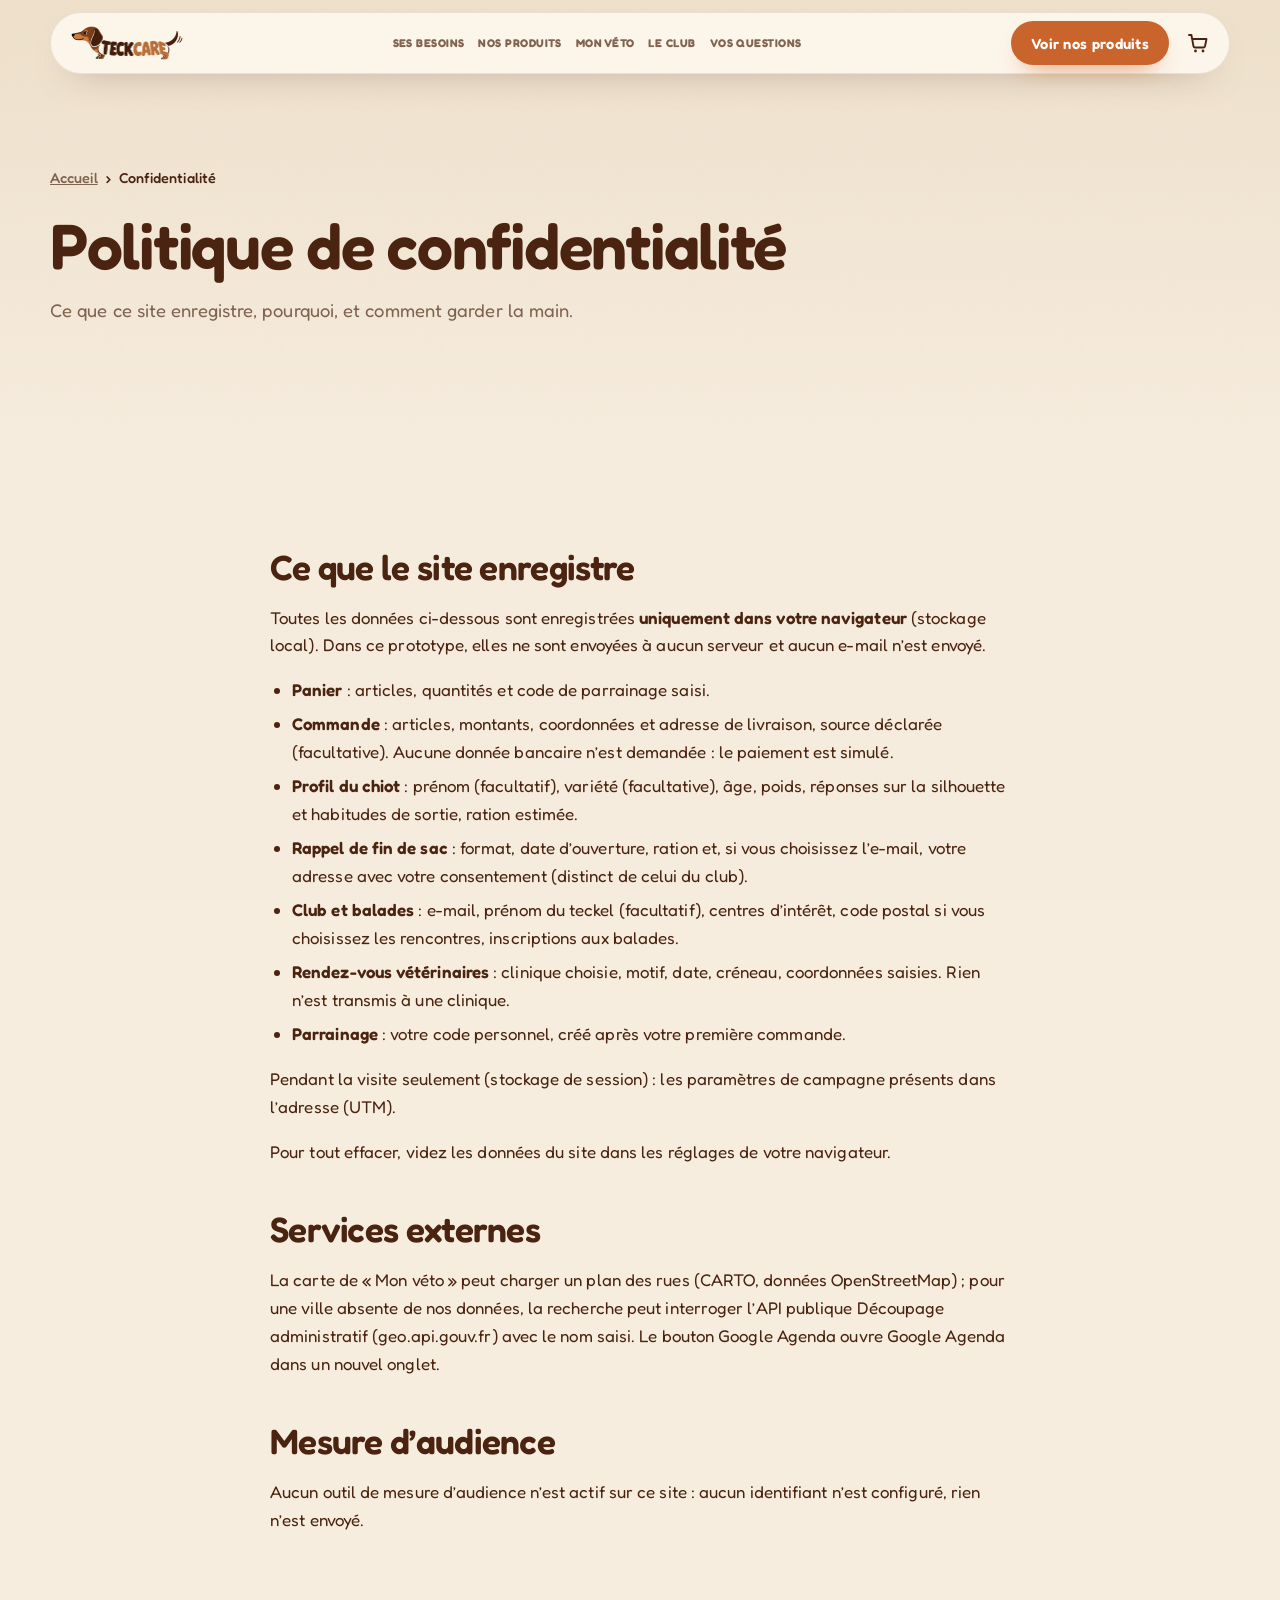
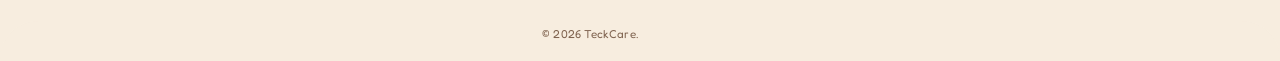
==== commit b5bdec53: "Finalisation : organisation du résultat restaurée, commande (livraison, parrainage, paiement simulé)" ====
--- a/confidentialite.html
+++ b/confidentialite.html
@@ -6,10 +6,10 @@
 <title>Politique de confidentialité | TeckCare</title>
 <meta name="description" content="Données enregistrées par le site TeckCare, mesure d’audience avec consentement et droits des utilisateurs (modèle à compléter).">
 <meta name="theme-color" content="#F7EBDA">
-<link rel="canonical" href="https://VOTRE-PSEUDO.github.io/teckcare/confidentialite.html">
+<link rel="canonical" href="https://lehelloenora-dev.github.io/teckcare/confidentialite.html">
 <meta property="og:type" content="website"><meta property="og:locale" content="fr_FR"><meta property="og:site_name" content="TeckCare">
 <meta property="og:title" content="Politique de confidentialité | TeckCare"><meta property="og:description" content="Données enregistrées par le site TeckCare, mesure d’audience avec consentement et droits des utilisateurs (modèle à compléter).">
-<meta property="og:image" content="https://VOTRE-PSEUDO.github.io/teckcare/assets/og-image.jpg"><meta name="twitter:card" content="summary_large_image">
+<meta property="og:image" content="https://lehelloenora-dev.github.io/teckcare/assets/club/balade-800.webp"><meta name="twitter:card" content="summary_large_image">
 <link rel="icon" type="image/png" sizes="32x32" href="assets/favicon-32.png">
 <link rel="apple-touch-icon" href="assets/apple-touch-icon.png">
 <link rel="preload" href="assets/fonts/fredoka.woff2" as="font" type="font/woff2" crossorigin>
@@ -27,44 +27,53 @@
   <div class="container header-inner">
     <a class="brand" href="index.html" aria-label="TeckCare — accueil"><img src="assets/logo.webp" width="150" height="45" alt="TeckCare"></a>
     <nav class="nav" aria-label="Navigation principale">
-      <a href="index.html#croquettes">Nos croquettes</a>
-      <a href="index.html#calculateur">Calculateur de ration</a>
-      <a href="index.html#pourquoi">Pourquoi TeckCare ?</a>
-      <a href="index.html#conseils">Nos conseils</a>
+      <a href="index.html#calculateur">Ses besoins</a>
+      <a href="index.html#croquettes">Nos produits</a>
+      <a href="index.html#sante">Mon véto</a>
+      <a href="index.html#club">Le club</a>
+      <a href="index.html#faq">Vos questions</a>
     </nav>
     <div class="header-actions">
-      <a class="btn btn--primary btn--sm header-cta" href="index.html#calculateur">Calculer sa ration</a>
+      <a class="btn btn--primary btn--sm header-cta" href="index.html#croquettes" data-buy-cta>Voir nos produits</a>
       <button class="icon-btn cart-btn" type="button" data-open-cart aria-label="Ouvrir le panier"><svg width="24" height="24" aria-hidden="true"><use href="#i-cart"/></svg><span class="cart-count" data-cart-count aria-hidden="true">0</span></button>
       <button class="icon-btn menu-btn" type="button" aria-expanded="false" aria-controls="mobile-menu" aria-label="Ouvrir le menu"><span class="burger" aria-hidden="true"><i></i><i></i><i></i></span></button>
     </div>
   </div>
   <nav class="mobile-menu" id="mobile-menu" aria-label="Menu mobile" hidden>
-    <a href="index.html#calculateur">Calculateur de ration</a>
-    <a href="index.html#croquettes">Nos croquettes</a>
-    <a href="index.html#pourquoi">Pourquoi TeckCare ?</a>
-    <a href="index.html#conseils">Nos conseils</a>
+    <a href="index.html">Accueil</a>
+    <a href="index.html#calculateur">Ses besoins</a>
+    <a href="index.html#croquettes">Nos produits</a>
+    <a href="index.html#sante">Mon véto</a>
+    <a href="index.html#club">Le club TeckCare</a>
+    <a href="index.html#faq">Vos questions</a>
   </nav>
 </header>
 <main id="contenu">
 <section class="page-hero"><div class="container">
   <nav class="crumbs" aria-label="Fil d’Ariane"><a href="index.html">Accueil</a><span aria-hidden="true">›</span><span>Confidentialité</span></nav>
   <h1>Politique de confidentialité</h1>
-  <p class="lead">Ce que ce site enregistre, pourquoi, et comment garder la main. Modèle à valider avant toute mise en ligne commerciale.</p>
+  <p class="lead">Ce que ce site enregistre, pourquoi, et comment garder la main.</p>
 </div></section>
 <div class="container prose">
-<h2>Ce qui reste sur votre appareil</h2>
-<p>Pour fonctionner, le site enregistre dans votre navigateur (stockage local) : le contenu de votre panier, le dernier calcul de ration, la dernière commande de démonstration et vos demandes de rappel. Ces données ne sont pas envoyées à un serveur.</p>
-<p>Pendant votre visite uniquement (stockage de session) : les paramètres de campagne présents dans l’adresse (UTM) et la variante de test d’interface qui vous est affichée.</p>
+<h2>Ce que le site enregistre</h2>
+<p>Toutes les données ci-dessous sont enregistrées <strong>uniquement dans votre navigateur</strong> (stockage local). Dans ce prototype, elles ne sont envoyées à aucun serveur et aucun e-mail n’est envoyé.</p>
+<ul>
+  <li><strong>Panier</strong>&nbsp;: articles, quantités et code de parrainage saisi.</li>
+  <li><strong>Commande</strong>&nbsp;: articles, montants, coordonnées et adresse de livraison, source déclarée (facultative). Aucune donnée bancaire n’est demandée&nbsp;: le paiement est simulé.</li>
+  <li><strong>Profil du chiot</strong>&nbsp;: prénom (facultatif), variété (facultative), âge, poids, réponses sur la silhouette et habitudes de sortie, ration estimée.</li>
+  <li><strong>Rappel de fin de sac</strong>&nbsp;: format, date d’ouverture, ration et, si vous choisissez l’e-mail, votre adresse avec votre consentement (distinct de celui du club).</li>
+  <li><strong>Club et balades</strong>&nbsp;: e-mail, prénom du teckel (facultatif), centres d’intérêt, code postal si vous choisissez les rencontres, inscriptions aux balades.</li>
+  <li><strong>Rendez-vous vétérinaires</strong>&nbsp;: clinique choisie, motif, date, créneau, coordonnées saisies. Rien n’est transmis à une clinique.</li>
+  <li><strong>Parrainage</strong>&nbsp;: votre code personnel, créé après votre première commande.</li>
+</ul>
+<p>Pendant la visite seulement (stockage de session)&nbsp;: les paramètres de campagne présents dans l’adresse (UTM).</p>
+<p>Pour tout effacer, videz les données du site dans les réglages de votre navigateur.</p>
 
-<h2>Mesure d’audience (Google Analytics 4)</h2>
-<p>Lorsqu’un identifiant de mesure est configuré, le site propose un choix explicite. <strong>Rien n’est chargé avant votre accord.</strong> En cas d’accord, nous mesurons notamment : pages vues, utilisation du calculateur (début et résultat obtenu), ajouts au panier, ouverture du récapitulatif de commande et demandes de rappel. Votre âge de chiot et son poids peuvent figurer dans ces événements ; votre adresse e-mail, jamais.</p>
-<p>Vous pouvez changer d’avis à tout moment via « Gérer mes cookies » en bas de page. <span class="todo">à compléter : durée de conservation GA4 paramétrée (recommandé : 14 mois), transferts hors UE</span></p>
+<h2>Services externes</h2>
+<p>La carte de «&nbsp;Mon véto&nbsp;» peut charger un plan des rues (CARTO, données OpenStreetMap)&nbsp;; pour une ville absente de nos données, la recherche peut interroger l’API publique Découpage administratif (geo.api.gouv.fr) avec le nom saisi. Le bouton Google Agenda ouvre Google Agenda dans un nouvel onglet.</p>
 
-<h2>Rappel de fin de sac</h2>
-<p>Si vous demandez un rappel par e-mail, vous devez cocher une case de consentement explicite. Votre adresse sert uniquement à ce rappel. <span class="todo">à compléter : prestataire d’envoi, durée de conservation, lien de désinscription</span></p>
-
-<h2>Vos droits</h2>
-<p>Vous disposez d’un droit d’accès, de rectification, d’effacement et d’opposition. Pour les exercer : <span class="todo">adresse de contact à compléter</span>. Vous pouvez aussi saisir la CNIL (cnil.fr).</p>
+<h2>Mesure d’audience</h2>
+<p>Aucun outil de mesure d’audience n’est actif sur ce site&nbsp;: aucun identifiant n’est configuré, rien n’est envoyé.</p>
 </div>
 </main>
 <footer class="site-footer">
@@ -74,13 +83,13 @@
       <p class="footer-mif"><span class="mif-flag" aria-hidden="true"><i></i><i></i><i></i></span><span><b>Fabriqué en France</b>Poulet frais &amp; saumon, sans colorants ni conservateurs artificiels.</span></p>
     </div>
     <nav aria-label="Découvrir">
-      <h2 class="footer-title">Découvrir</h2>
+      <h2 class="footer-title">TeckCare</h2>
       <ul>
-        <li><a href="index.html#calculateur">Mon teckel</a></li>
+        <li><a href="index.html#hero">Accueil</a></li>
+        <li><a href="index.html#calculateur">Ses besoins</a></li>
         <li><a href="index.html#croquettes">Nos produits</a></li>
-        <li><a href="index.html#rappel">Mon rappel</a></li>
-        <li><a href="index.html#sante">Mes conseils</a></li>
-        <li><a href="index.html#veterinaires">Mon véto</a></li>
+        <li><a href="index.html#sante">Mon véto</a></li>
+        <li><a href="index.html#club">Le club</a></li>
         <li><a href="index.html#faq">Vos questions</a></li>
       </ul>
     </nav>
@@ -93,10 +102,6 @@
         <li><button type="button" class="link-btn" data-manage-cookies hidden>Gérer mes cookies</button></li>
       </ul>
     </nav>
-    <div>
-      <h2 class="footer-title">Contact</h2>
-      <p><a href="mailto:contact@teckcare.example" data-contact-email>contact@teckcare.example</a></p>
-    </div>
   </div>
   <div class="container footer-bottom">
     <p>© 2026 TeckCare.</p>
--- a/style.css
+++ b/style.css
@@ -3332,3 +3332,201 @@
   #vd-offer .vd-offer-a{grid-column:1/-1}
   #vd-offer .vd-offer-btn{width:100%;justify-content:center;white-space:normal}
 }
+/* Club TeckCare (refonte) */
+.club .club-cont{margin:10px 0 0;font:600 .95rem/1.4 var(--display);color:var(--pista-d)}
+.club-photo{margin:0 0 18px;border-radius:var(--r-l);overflow:hidden;box-shadow:0 24px 44px -30px rgba(74,36,16,.6)}
+.club-photo img{display:block;width:100%;height:auto;aspect-ratio:3/2;object-fit:cover;max-height:520px}
+.club .club-perks{grid-template-columns:repeat(3,minmax(0,1fr));margin-bottom:22px}
+.club .club-perks li{flex-direction:column;gap:10px}
+@media (max-width:860px){.club .club-perks{grid-template-columns:1fr}.club .club-perks li{flex-direction:row}}
+.club .club-grid{grid-template-columns:1.15fr 1fr}
+@media (max-width:860px){.club .club-grid{grid-template-columns:1fr}}
+.club-show{display:grid;gap:14px}
+.club-letter,.club-walk{padding:18px 20px;border-radius:var(--r-m);background:rgba(255,250,243,.92);border:1px solid rgba(74,36,16,.08);transition:box-shadow .3s}
+.club-walk.is-hi{box-shadow:0 0 0 3px var(--pista)}
+.club-k{margin:0 0 6px;font:800 .7rem/1 var(--sans);letter-spacing:.14em;text-transform:uppercase;color:var(--pista-d)}
+.club-letter h3{margin:0 0 10px;font:600 1.15rem/1.25 var(--display);color:var(--ink)}
+.club-letter ul{margin:0;padding:0;list-style:none;display:grid;gap:8px}
+.club-letter li{padding-left:22px;position:relative;font-size:.95rem;line-height:1.4}
+.club-letter li::before{content:"🐾";position:absolute;left:0;top:0;font-size:.8rem}
+.club-letter a{color:var(--ink);text-decoration:underline;text-decoration-color:var(--pista);text-underline-offset:3px}
+.club-walk dl{margin:0;display:grid;gap:6px}
+.club-walk dl div{display:grid;grid-template-columns:90px 1fr;gap:10px;font-size:.92rem}
+.club-walk dt{font-weight:800;color:var(--ink)}
+.club-walk dd{margin:0;color:var(--muted)}
+.club .club-form{background:#FFFAF0;color:var(--ink);border:1.5px solid var(--pista);box-shadow:0 18px 36px -30px rgba(74,36,16,.5)}
+.club .club-form h3{color:var(--ink)}
+.club .club-sub{color:var(--muted)}
+.club .club-form label,.club .club-want legend{color:var(--ink)}
+.club .club-form input[type=email],.club .club-form input[type=text],.club .club-form input[type=month]{width:100%;height:46px;padding:0 14px;border-radius:12px;border:1.5px solid var(--line);background:#fff;color:var(--ink);font-size:1rem}
+.club .club-form small{font-weight:400;color:var(--muted)}
+.club .club-want span{border-color:var(--line);color:var(--ink);background:#fff}
+.club .club-want input:checked+span{background:var(--pista);border-color:var(--pista-d);color:#2F4219}
+.club .club-want input:focus-visible+span{outline-color:var(--pista-d)}
+.club .club-form .check{color:var(--muted)}
+.club .club-form .check a{color:var(--pista-d)}
+.club .club-form .form-msg{color:#A8471F}
+.club-help{margin:6px 0 0;font-size:.82rem;color:var(--muted)}
+.club-age{margin:-2px 0 12px;font-size:.88rem;color:var(--ink)}
+.club-cp-row[hidden]{display:none}
+.club-done{text-align:center;outline:none}
+.club-done-i{margin:0;font-size:1.8rem}
+.club-done h3{margin:6px 0 6px}
+.club-done>p{margin:0 0 10px;color:var(--muted)}
+.club-prefs{list-style:none;margin:0 0 12px;padding:10px 12px;border-radius:12px;background:var(--pista-l);display:grid;gap:4px;font-size:.9rem;text-align:left}
+.club-bd{margin:0 0 12px;text-align:left}
+.club-bd label{display:block;margin-bottom:5px;font-size:.88rem;font-weight:600}
+.club-bd>span{display:flex;gap:8px}
+.club-next{display:flex;flex-wrap:wrap;gap:8px;justify-content:center}
+/* Vidéo « Pourquoi TeckCare » */
+.at-video{margin:0 auto 22px;max-width:980px;border-radius:var(--r-l);overflow:hidden;background:#EFE6D6;box-shadow:0 22px 40px -30px rgba(74,36,16,.55)}
+.at-video video{display:block;width:100%;height:auto;aspect-ratio:16/9;object-fit:cover}
+/* Calculateur : repère de silhouette à l'étape 2 */
+.bcs-live.is-set #bcs-live-txt{display:flex;align-items:center;gap:14px;margin:0}
+.bcs-live-pic{width:120px;height:auto;flex:none}
+#bcs-live-txt>span{display:grid;gap:2px}
+.bcs-live-k{font:800 .68rem/1 var(--sans);letter-spacing:.14em;text-transform:uppercase;color:var(--pista-d)}
+#bcs-live-txt b{font:600 1.1rem/1.2 var(--display);color:var(--ink)}
+#bcs-live-txt small{font-size:.82rem;color:var(--muted)}
+.bcs-live[data-cat="mince"].is-set,.bcs-live[data-cat="ronde"].is-set{background:#F6E6D3}
+.bcs-live[data-cat="ideale"].is-set{background:var(--pista-l)}
+/* Résultat simplifié */
+.sr .sr-k{margin:0 0 4px;font:800 .7rem/1.2 var(--sans);letter-spacing:.14em;text-transform:uppercase;color:var(--pista-d)}
+.sr .sr-k span{margin-left:4px;padding:2px 8px;border-radius:999px;background:#fff;letter-spacing:.06em;color:var(--muted)}
+.sr .fs-meals b{color:var(--ink)}
+.sr-bag{display:grid;grid-template-columns:110px minmax(0,1fr);gap:16px;align-items:center;margin:16px 0 0;padding:16px 18px;border-radius:var(--r-m);background:#FFFAF0;border:1.5px solid var(--pista)}
+.sr-bag-img{width:100%;height:auto;max-height:160px;object-fit:contain}
+.sr-bag-n{margin:0;font-size:.95rem;color:var(--ink)}
+.sr-bag-p{margin:4px 0 10px;font-size:1.02rem}
+.sr-bag-p b:first-child{font:600 1.35rem var(--display);color:var(--ink)}
+.sr-fmt{display:flex;gap:6px;margin:0 0 12px;flex-wrap:wrap}
+.sr-fmt-b{padding:6px 14px;border-radius:999px;border:1.5px solid var(--line);background:#fff;font:700 .88rem var(--sans);color:var(--ink);cursor:pointer}
+.sr-fmt-b small{font-weight:600;color:var(--pista-d)}
+.sr-fmt-b[aria-pressed="true"]{background:var(--pista);border-color:var(--pista-d)}
+.sr .res-added{margin:8px 0 0;font-size:.88rem;color:var(--pista-d);font-weight:700;min-height:0}
+.sr-sil{display:grid;grid-template-columns:130px minmax(0,1fr);gap:14px;align-items:center;margin:14px 0 0;padding:14px 18px;border-radius:var(--r-m);background:var(--pista-l)}
+.sr-sil[data-cat="mince"],.sr-sil[data-cat="ronde"]{background:#F6E6D3}
+.sr-sil-pic{width:100%;height:auto}
+.sr-sil-l{margin:0;font:600 1.2rem/1.2 var(--display);color:var(--ink)}
+.sr-sil-tip{margin:4px 0 0;font-size:.94rem}
+.sr-note{margin:6px 0 0;font-size:.8rem;color:var(--muted)}
+.sr-extra{margin:14px 0 4px;padding:14px 18px;border-radius:var(--r-m);background:#fff;border:1px dashed rgba(74,36,16,.18)}
+.sr-extra h4{margin:0 0 10px;font:600 1.05rem var(--display);color:var(--ink)}
+.sr-extra-b{display:grid;grid-template-columns:80px minmax(0,1fr);gap:14px;align-items:start}
+.sr-extra-b img{width:100%;height:auto;max-height:110px;object-fit:contain}
+.sr-extra-n{margin:0;font-weight:800;color:var(--ink)}
+.sr-extra-n span{margin-left:6px;font-weight:700;color:var(--accent-d)}
+.sr-extra-w,.sr-extra-q{margin:4px 0 0;font-size:.9rem}
+.sr-extra-q{margin-bottom:10px;color:var(--muted)}
+.fx-how-l{margin:6px 0;padding-left:18px;font-size:.9rem;display:grid;gap:4px}
+@media (max-width:560px){
+  .sr-bag{grid-template-columns:80px minmax(0,1fr);padding:14px}
+  .sr-bag .sr-add{width:100%}
+  .sr-sil{grid-template-columns:96px minmax(0,1fr);padding:12px 14px}
+  .bcs-live-pic{width:90px}
+}
+/* Résultat restauré : rangée silhouette, sac, rappel, complément compact */
+.fx-silrow{display:flex;align-items:center;gap:14px;border-left-color:var(--pista-d)}
+.fx-silrow.fx-sil--ajuste{border-left-color:#E3A13B}
+.fx-silrow.fx-sil--veto{border-left-color:var(--accent)}
+.fx-silrow img{width:96px;height:auto;flex:none}
+.fx-silrow p{margin:0;line-height:1.45}
+.fx-sil-k{display:block;font:800 .68rem/1.3 var(--sans);letter-spacing:.12em;text-transform:uppercase;color:var(--pista-d)}
+.fx-silrow b{font-family:var(--display);font-weight:600;color:var(--ink)}
+.fp-why{flex-basis:100%;font-size:14px;color:var(--muted)}
+.fs-rem-a{display:flex;flex-wrap:wrap;gap:6px 10px;align-items:center}
+.fx-extra{display:grid;grid-template-columns:64px minmax(0,1fr) auto;gap:12px 14px;align-items:center;margin-top:12px;padding:12px 16px;border-radius:var(--r-m);background:#fff;border:1px dashed rgba(74,36,16,.2)}
+.fx-extra img{width:64px;height:76px;object-fit:contain}
+.fx-extra p{margin:0}
+.fx-extra-k{font:800 .68rem/1.3 var(--sans);letter-spacing:.12em;text-transform:uppercase;color:var(--accent-d)}
+.fx-extra-n{font-size:16px;color:var(--ink)}
+.fx-extra-w{font-size:14.5px;color:var(--muted);line-height:1.45}
+.fx-extra-a{display:grid;justify-items:end;gap:4px}
+.fx-extra-a .res-added{font-size:13px!important;text-align:right}
+@media (max-width:600px){
+  .fx-silrow img{width:72px}
+  .fx-extra{grid-template-columns:54px minmax(0,1fr)}
+  .fx-extra img{width:54px;height:66px}
+  .fx-extra-a{grid-column:1/-1;justify-items:stretch}
+  .fx-extra-a .btn{width:100%}
+  .fx-extra-a .res-added{text-align:left}
+  .fs-rem-a{width:100%}.fs-rem-a .btn--ghost{width:100%}
+}
+.age-adult{margin:6px 0 0;text-align:center}
+.age-adult-msg{margin:8px 0 0;padding:12px 16px;border-radius:var(--r-m);background:var(--pista-l);font-size:.92rem}
+.age-adult-msg p{margin:0 0 8px}
+.rem-note{margin:-4px 0 10px;font-size:.82rem;color:var(--muted)}
+.rem-way{display:flex;gap:8px;flex-wrap:wrap;margin:0 0 12px}
+.rem-way label{cursor:pointer}
+.rem-way input{position:absolute;opacity:0}
+.rem-way span{display:inline-block;padding:8px 14px;border-radius:999px;border:1.5px solid var(--line);background:#fff;font-weight:700;font-size:.9rem;color:var(--ink)}
+.rem-way input:checked+span{background:var(--pista);border-color:var(--pista-d)}
+.rem-way input:focus-visible+span{outline:2px solid var(--pista-d);outline-offset:2px}
+.rem-pane[hidden]{display:none}
+/* Club : légende photo, balades, parrainage */
+.club-photo{position:relative}
+.club-photo figcaption{position:absolute;right:12px;bottom:10px;padding:3px 10px;border-radius:999px;background:rgba(255,250,240,.85);font-size:.75rem;color:var(--muted)}
+.club-events{margin:0 0 22px;padding:20px;border-radius:var(--r-l);background:rgba(255,250,243,.95);border:1.5px solid var(--pista)}
+.club-ev-head{display:grid;grid-template-columns:minmax(0,1fr) 260px;gap:18px;align-items:center;margin-bottom:14px}
+.club-ev-head h3{margin:0 0 6px;font:600 1.3rem/1.2 var(--display);color:var(--ink)}
+.club-ev-sub{margin:0;font-size:.92rem;color:var(--muted)}
+.club-ev-head img{width:100%;height:auto;border-radius:var(--r-m)}
+.club-ev-list{list-style:none;margin:0;padding:0;display:grid;gap:10px}
+.club-ev{display:grid;grid-template-columns:minmax(0,1fr) auto;gap:8px 16px;align-items:center;padding:12px 16px;border-radius:var(--r-m);background:#fff;border:1px solid rgba(74,36,16,.1)}
+.club-ev.is-mine{border-color:var(--pista-d);background:var(--pista-l)}
+.club-ev p{margin:0}
+.club-ev-city{font:800 .7rem/1.3 var(--sans);letter-spacing:.12em;text-transform:uppercase;color:var(--pista-d)}
+.club-ev-when{font:600 1.05rem/1.3 var(--display);color:var(--ink)}
+.club-ev-where{font-size:.9rem;color:var(--muted)}
+.club-ev-a{display:grid;justify-items:end;gap:4px}
+.club-ev-left{font-size:.85rem;font-weight:700;color:var(--accent-d)}
+.club-ev-ok{font-weight:800;color:var(--pista-d)}
+.club-ev-form{grid-column:1/-1;display:grid;gap:4px}
+.club-ev-form label{font-size:.85rem;font-weight:700}
+.club-ev-form span{display:flex;gap:8px}
+.club-ev-form input{flex:1;min-width:0;height:42px;padding:0 12px;border-radius:12px;border:1.5px solid var(--line);font-size:1rem}
+.club-ev-form small{color:var(--muted)}
+.club-ev-msg{grid-column:1/-1;font-weight:700;color:var(--pista-d)}
+.club-ev-none{color:var(--muted)}
+.club-refer{padding:18px 20px;border-radius:var(--r-m);background:#FFF6EA;border:1px solid rgba(201,101,44,.25)}
+.club-refer p{margin:0 0 6px;font-size:.93rem}
+.club-refer .done-code{display:flex;gap:10px;align-items:center;margin:8px 0 4px}
+.club-refer code{padding:4px 10px;border-radius:8px;background:#fff;font-weight:800;letter-spacing:.06em}
+@media (max-width:760px){
+  .club-ev-head{grid-template-columns:1fr}
+  .club-ev{grid-template-columns:1fr}
+  .club-ev-a{justify-items:start}
+}
+/* Panier : livraison offerte, parrainage */
+.ship-bar{margin:0 0 12px;padding:10px 12px;border-radius:12px;background:var(--pista-l);font-size:.9rem}
+.ship-bar p{margin:0 0 6px}
+.ship-track{display:block;height:6px;border-radius:999px;background:#fff;overflow:hidden}
+.ship-track i{display:block;height:100%;background:var(--pista-d);border-radius:999px}
+.ship-bar small{display:block;margin-top:6px;color:var(--muted)}
+.ref-apply{display:grid;gap:4px;margin:0 0 12px}
+.ref-apply label{font-size:.85rem;font-weight:700}
+.ref-apply span,.co-ref{display:flex;gap:8px}
+.ref-apply input,.co-ref input{flex:1;min-width:0;height:40px;padding:0 12px;border-radius:10px;border:1.5px solid var(--line);font:700 .95rem var(--sans);letter-spacing:.04em;text-transform:uppercase}
+.ref-msg{font-size:.8rem;color:var(--muted)}
+.tot-disc span:last-child,.tot-disc dd{color:var(--pista-d);font-weight:700}
+/* Commande */
+.co-steps{display:flex;gap:6px;list-style:none;margin:0 0 16px;padding:0;font-size:.85rem;font-weight:700;color:var(--muted)}
+.co-steps li{padding:4px 12px;border-radius:999px;background:var(--cream)}
+.co-steps li.is-on{background:var(--pista);color:var(--ink)}
+.co-steps li.is-done{background:var(--pista-l);color:var(--pista-d)}
+.co-k{margin:0 0 8px;font:800 .72rem/1.3 var(--sans);letter-spacing:.12em;text-transform:uppercase;color:var(--pista-d)}
+.co-k span{letter-spacing:0;text-transform:none;font-weight:600;color:var(--muted)}
+.co-step[hidden]{display:none}
+.co-step .form-row{margin-bottom:10px}
+.co-step input[type=text],.co-step input[type=email],.co-step input[type=tel]{width:100%;height:44px;padding:0 12px;border-radius:12px;border:1.5px solid var(--line);font-size:1rem;background:#fff}
+.co-step input[aria-invalid="true"]{border-color:var(--accent)}
+.co-pay{display:flex;gap:12px;align-items:flex-start;padding:14px;border-radius:var(--r-m);background:var(--cream);margin-bottom:12px}
+.co-pay p{margin:0 0 4px;font-size:.93rem}
+.co-pay-i{font-size:1.6rem}
+.co-ship{margin:0 0 12px;font-size:.93rem}
+.co-ship p{margin:0 0 6px}
+.co-actions{display:flex;flex-wrap:wrap;gap:10px;justify-content:space-between;align-items:center}
+.co-left{grid-column:1/-1;margin:6px 0 0;font-size:.85rem;color:var(--muted)}
+.done-gift{margin:12px 0;padding:12px 14px;border-radius:var(--r-m);background:var(--pista-l)}
+.done-gift p{margin:0 0 8px}
+.done-acts{margin-top:12px}
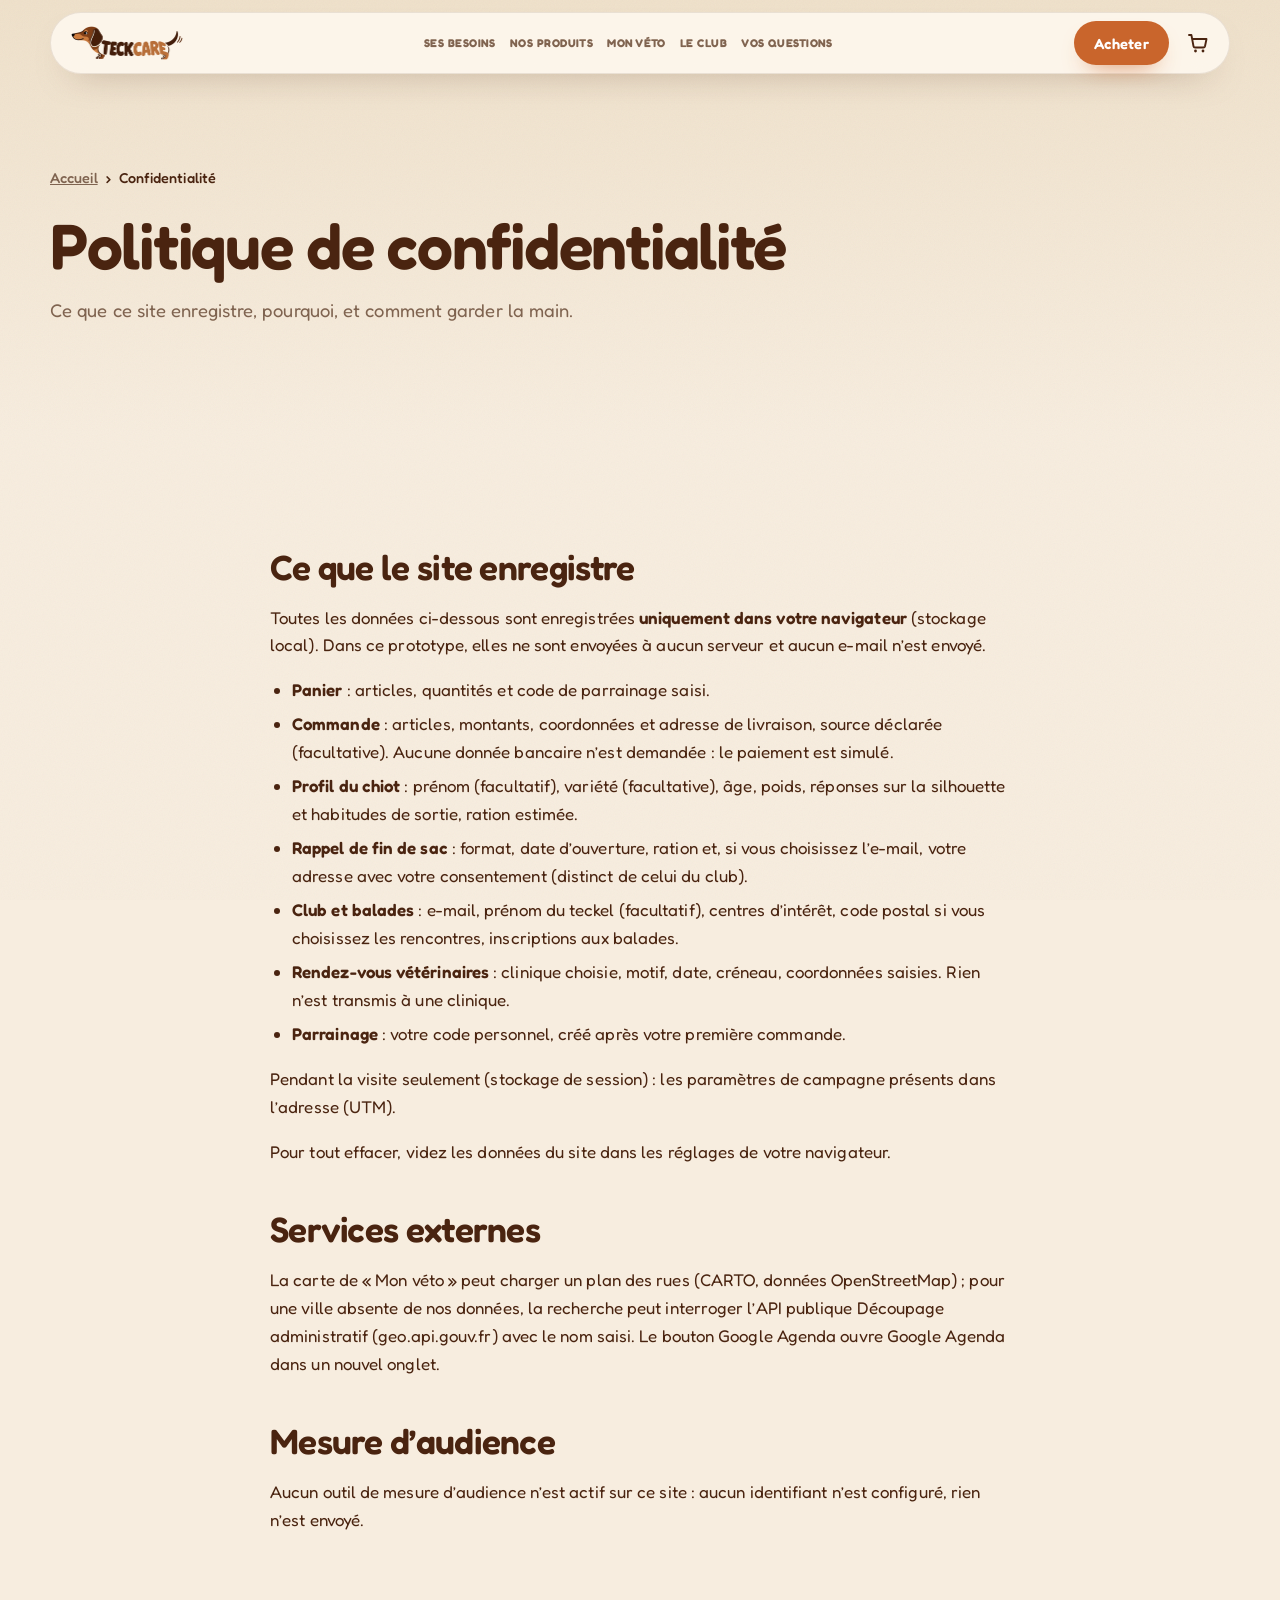
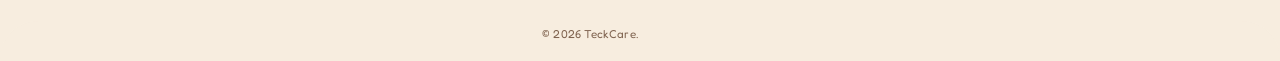
==== commit 0ed3f359: "En-tête : bouton Acheter Co-Authored-By: Claude Opus 5.5 <noreply@anthropic.com> Claude-Session: htt" ====
--- a/confidentialite.html
+++ b/confidentialite.html
@@ -34,7 +34,7 @@
       <a href="index.html#faq">Vos questions</a>
     </nav>
     <div class="header-actions">
-      <a class="btn btn--primary btn--sm header-cta" href="index.html#croquettes" data-buy-cta>Voir nos produits</a>
+      <a class="btn btn--primary btn--sm header-cta" href="index.html#croquettes" data-buy-cta>Acheter</a>
       <button class="icon-btn cart-btn" type="button" data-open-cart aria-label="Ouvrir le panier"><svg width="24" height="24" aria-hidden="true"><use href="#i-cart"/></svg><span class="cart-count" data-cart-count aria-hidden="true">0</span></button>
       <button class="icon-btn menu-btn" type="button" aria-expanded="false" aria-controls="mobile-menu" aria-label="Ouvrir le menu"><span class="burger" aria-hidden="true"><i></i><i></i><i></i></span></button>
     </div>
--- a/style.css
+++ b/style.css
@@ -3530,3 +3530,55 @@
 .done-gift{margin:12px 0;padding:12px 14px;border-radius:var(--r-m);background:var(--pista-l)}
 .done-gift p{margin:0 0 8px}
 .done-acts{margin-top:12px}
+.at-list li .at-vid{display:block;flex:none;width:100%;height:auto;aspect-ratio:16/10;object-fit:cover;object-position:center;background:#EFE6D6}
+/* Pourquoi TeckCare : la vidéo en grand au centre, les deux autres cartes de chaque côté */
+@media (min-width:900px){
+  .at-list{grid-template-columns:minmax(0,1fr) minmax(0,1.7fr) minmax(0,1fr);align-items:center}
+  .at-list li:nth-child(1){order:2}
+  .at-list li:nth-child(2){order:1}
+  .at-list li:nth-child(3){order:3}
+  .at-list li:nth-child(1) div{padding:16px 20px 18px;text-align:center}
+  .at-list li:nth-child(1) b{font-size:1.25rem!important}
+}
+/* Résultat : combinaison conseillée → ration → silhouette → suites */
+.sr2 .sr-combo{margin-top:18px}
+.sr-combo-t{margin:0 0 12px;font:600 1.3rem/1.25 var(--display);color:var(--ink)}
+.sr-combo-g{display:grid;gap:12px}
+@media (min-width:760px){.sr-combo-g{grid-template-columns:minmax(0,1.55fr) minmax(0,1fr);align-items:stretch}.sr-combo-g.is-solo{grid-template-columns:1fr}}
+.sr-p{position:relative;display:grid;gap:12px;align-items:center;padding:16px;border-radius:var(--r-m);background:#fff;border:1.5px solid var(--pista)}
+.sr-p--bag{grid-template-columns:140px minmax(0,1fr);background:linear-gradient(135deg,#FFF6EA,var(--pista-l));border-color:var(--pista-d)}
+.sr-p--pate{grid-template-columns:72px minmax(0,1fr);border-style:dashed;align-content:start}
+.sr-p--pate.is-off{opacity:.55;border-color:var(--line)}
+.sr-p--pate.is-off .sr-p-c>*:not([data-sr-pate-toggle]){text-decoration:none}
+.sr-p-img{width:100%;height:auto;max-height:190px;object-fit:contain}
+.sr-p--pate .sr-p-img{max-height:96px}
+.sr-p-c{display:grid;gap:6px;min-width:0;justify-items:start}
+.sr-p-c>p{margin:0}
+.sr-p-k{font:800 .68rem/1.3 var(--sans);letter-spacing:.12em;text-transform:uppercase;color:var(--pista-d)}
+.sr-p-opt{position:absolute;top:-10px;left:14px;margin:0;padding:2px 10px;border-radius:999px;background:#FFF6EA;border:1px solid rgba(201,101,44,.3);font:800 .66rem/1.4 var(--sans);letter-spacing:.1em;text-transform:uppercase;color:var(--accent-d)}
+.sr-p-n{font:600 1.12rem/1.25 var(--display);color:var(--ink)}
+.sr-p--bag .sr-p-n{font-size:1.25rem}
+.sr-p-pr b{font:600 1.3rem var(--display);color:var(--ink)}
+.sr-p-pr{font-size:.9rem;color:var(--muted)}
+.sr-p-w{font-size:.92rem;line-height:1.45;color:var(--muted)}
+.sr-combo-f{display:flex;flex-wrap:wrap;align-items:center;gap:8px 14px;margin-top:12px}
+.sr-combo-n{font-size:.88rem;color:var(--muted)}
+.sr-combo-f .res-added{flex-basis:100%;margin:0}
+.sr2 .sr-ration{margin-top:22px}
+.sr2 .sr-k{margin:0 0 6px;font:800 .7rem/1.2 var(--sans);letter-spacing:.14em;text-transform:uppercase;color:var(--pista-d)}
+.sr-days{display:grid;gap:10px}
+@media (min-width:560px){.sr-days{grid-template-columns:1fr 1fr}}
+.sr-days>div{padding:10px 12px;border-radius:var(--r-s,12px);background:#fff;border:1px solid var(--line)}
+.sr-days p{margin:0}
+.sr-day-t{font-weight:800;font-size:.85rem;color:var(--pista-d)}
+.sr-day-v{margin:2px 0!important;font-size:1rem;color:var(--ink)}
+.sr-day-v b{font-family:var(--display);font-size:1.25rem}
+.sr-day-m{font-size:.85rem;color:var(--muted)}
+.sr-day-m b{font-weight:600}
+.sr2 .sr-note{margin:8px 0 0;font-size:.85rem;color:var(--muted)}
+.sr-gift{margin:10px 0 0;padding:10px 14px;border-radius:var(--r-m);background:#FFF6EA;font-size:.92rem}
+@media (max-width:600px){
+  .sr-p--bag{grid-template-columns:96px minmax(0,1fr)}
+  .sr-combo-f .btn{width:100%}
+}
+.sr-gift a{color:var(--accent-d);font-weight:700}
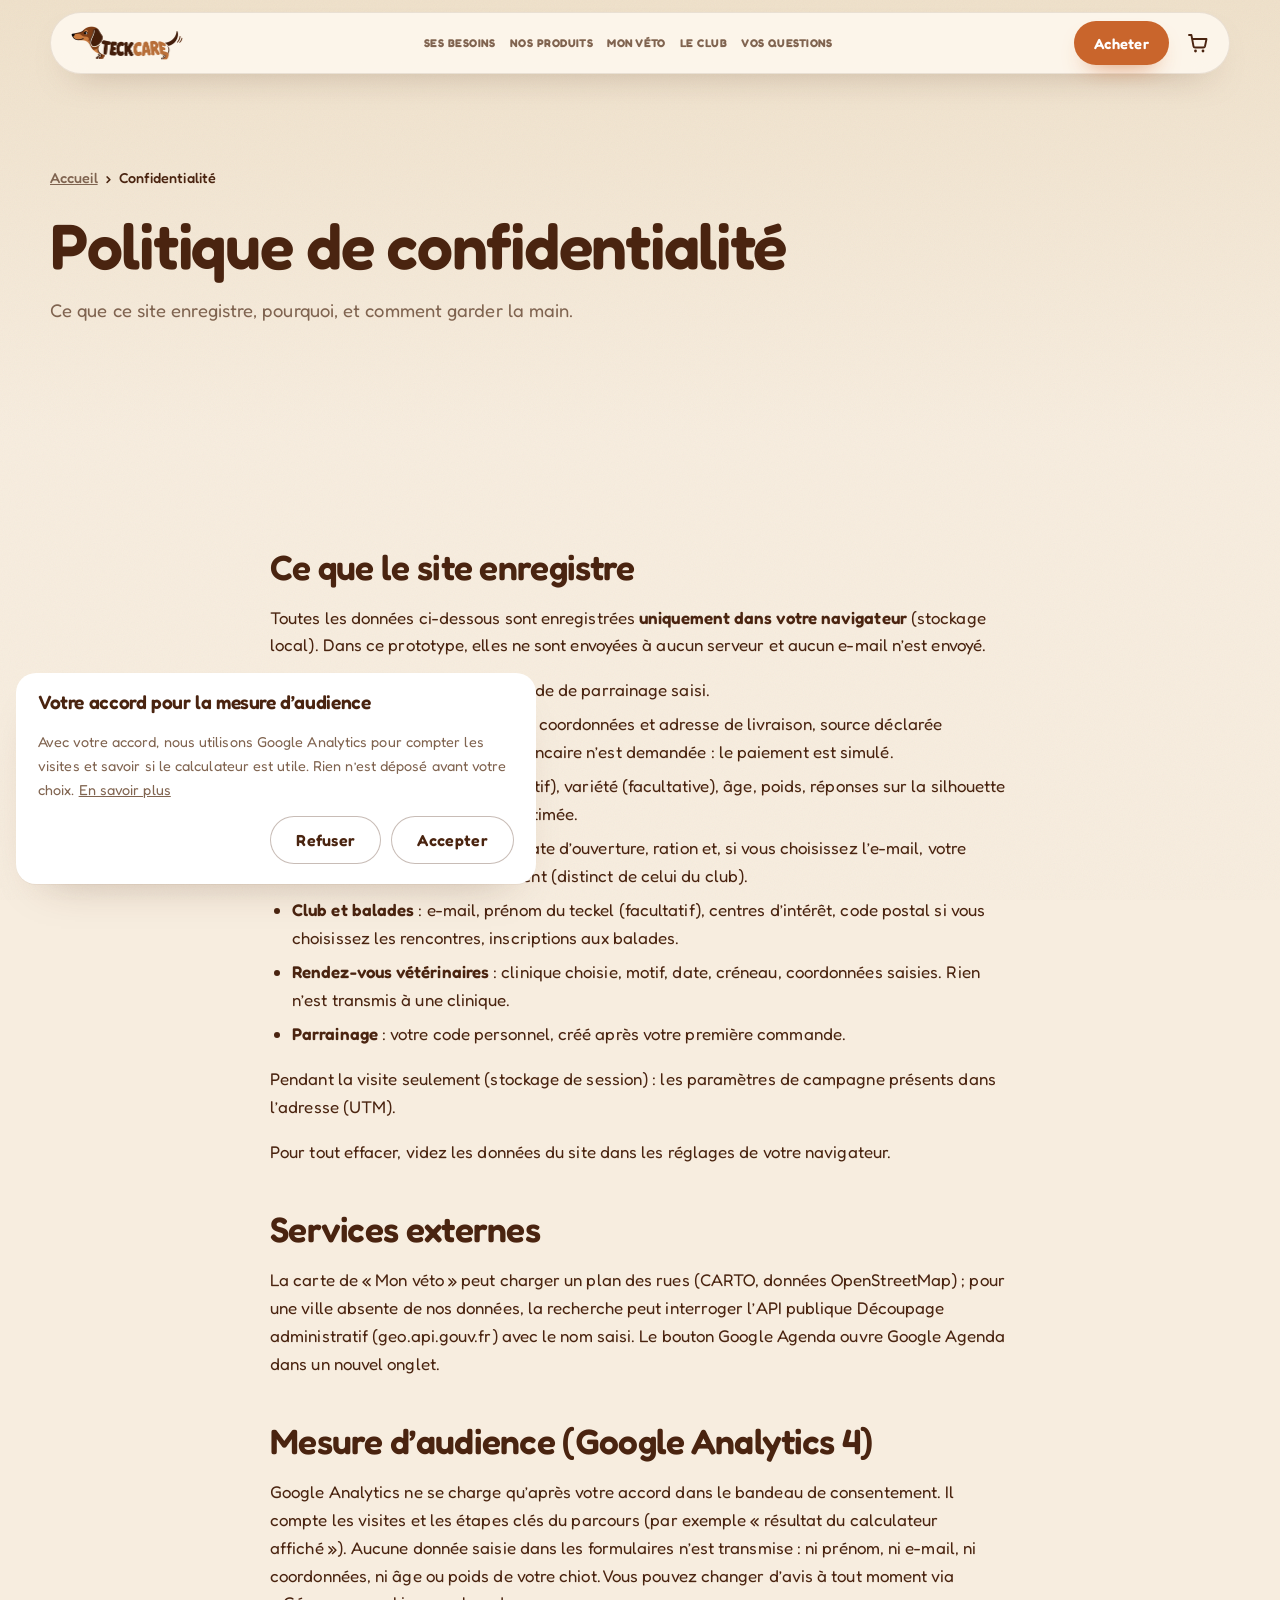
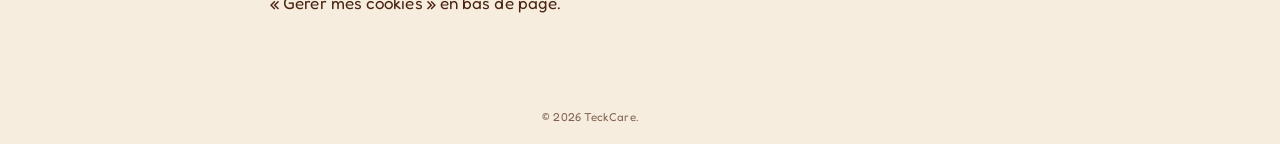
==== commit 0a0e9d69: "Mesure : identifiant GA4 G-F3EGNJW3NB, confidentialité mise à jour Co-Authored-By: Claude Opus 5.5 <" ====
--- a/confidentialite.html
+++ b/confidentialite.html
@@ -72,8 +72,8 @@
 <h2>Services externes</h2>
 <p>La carte de «&nbsp;Mon véto&nbsp;» peut charger un plan des rues (CARTO, données OpenStreetMap)&nbsp;; pour une ville absente de nos données, la recherche peut interroger l’API publique Découpage administratif (geo.api.gouv.fr) avec le nom saisi. Le bouton Google Agenda ouvre Google Agenda dans un nouvel onglet.</p>
 
-<h2>Mesure d’audience</h2>
-<p>Aucun outil de mesure d’audience n’est actif sur ce site&nbsp;: aucun identifiant n’est configuré, rien n’est envoyé.</p>
+<h2>Mesure d’audience (Google Analytics 4)</h2>
+<p>Google Analytics ne se charge qu’après votre accord dans le bandeau de consentement. Il compte les visites et les étapes clés du parcours (par exemple «&nbsp;résultat du calculateur affiché&nbsp;»). Aucune donnée saisie dans les formulaires n’est transmise&nbsp;: ni prénom, ni e-mail, ni coordonnées, ni âge ou poids de votre chiot. Vous pouvez changer d’avis à tout moment via «&nbsp;Gérer mes cookies&nbsp;» en bas de page.</p>
 </div>
 </main>
 <footer class="site-footer">
--- a/style.css
+++ b/style.css
@@ -3582,3 +3582,70 @@
   .sr-combo-f .btn{width:100%}
 }
 .sr-gift a{color:var(--accent-d);font-weight:700}
+/* Résultat épuré (3 blocs) */
+.sr3 .sr-combo-t{font-size:1.2rem;margin:16px 0 10px}
+.sr3-g{display:grid;gap:10px}
+@media (min-width:700px){.sr3-g{grid-template-columns:minmax(0,1.4fr) minmax(0,1fr)}}
+.sr3-p{position:relative;display:grid;grid-template-columns:72px minmax(0,1fr);gap:12px;align-items:center;padding:12px 14px;border-radius:var(--r-m);background:#fff;border:1.5px solid var(--pista)}
+.sr3-p--bag{grid-template-columns:92px minmax(0,1fr);border-color:var(--pista-d);background:var(--pista-l)}
+.sr3-p img{width:100%;height:auto;max-height:120px;object-fit:contain}
+.sr3-p--pate img{max-height:80px}
+.sr3-p--pate{border-style:dashed}
+.sr3-p--pate.is-off{opacity:.55}
+.sr3-p p{margin:0}
+.sr3-n{font:600 1.05rem/1.25 var(--display);color:var(--ink)}
+.sr3-w{font-size:.88rem;color:var(--muted);margin:2px 0 8px!important}
+.sr3-row{display:flex;flex-wrap:wrap;align-items:center;gap:8px 12px}
+.sr3-pr{font:600 1.2rem var(--display);color:var(--ink)}
+.sr3-opt{font:800 .64rem/1.3 var(--sans);letter-spacing:.12em;text-transform:uppercase;color:var(--accent-d)}
+.sr3 .sr-combo-f{margin-top:10px}
+.sr3-rat{display:grid;grid-template-columns:110px minmax(0,1fr);gap:14px;align-items:center;margin-top:18px;padding-top:14px;border-top:1px dashed rgba(74,36,16,.15)}
+.sr3-bowl{width:110px!important;max-width:110px;margin:0!important}
+.sr3-rat p{margin:0}
+.sr3-big{font-size:1.02rem;color:var(--ink);line-height:1.4}
+.sr3-big b{font:600 1.35rem var(--display)}
+.sr3-alt{margin-top:4px!important;font-size:.92rem;color:var(--muted)}
+.sr3-alt b{color:var(--ink)}
+.sr3-warn{margin-top:6px!important;padding:6px 10px;border-radius:10px;background:#FFF0E2;font-size:.9rem;color:var(--accent-d);font-weight:700}
+.sr3-next{margin-top:14px}
+.sr3-next p{font-size:.95rem}
+.sr3-next p span{color:var(--muted);font-size:.88rem}
+.sr3-gift{display:inline-block;margin-top:4px;color:var(--ink)!important}
+.sr3-more .fx-silrow{margin:10px 0}
+.sr3-more .fx-how-n{font-size:.92rem}
+.sr3-acts{margin:8px 0 0}
+@media (max-width:600px){.sr3-rat{grid-template-columns:84px minmax(0,1fr)}.sr3-bowl{width:84px!important}.sr3 .sr-combo-f .btn{width:100%}}
+/* Résultat : fiche unifiée en deux colonnes */
+.sr4{display:grid;gap:16px;margin-top:14px;padding:18px;border-radius:var(--r-l);background:#fff;border:1.5px solid var(--pista);grid-template-areas:"prod" "rat" "buy"}
+@media (min-width:760px){.sr4{grid-template-columns:minmax(0,1.15fr) minmax(0,1fr);grid-template-areas:"prod rat" "buy rat";column-gap:28px;align-items:start}.sr4-rat{border-left:1px solid var(--line);padding-left:28px;align-self:stretch}}
+.sr4-prod{grid-area:prod}.sr4-rat{grid-area:rat}.sr4-buy{grid-area:buy}
+.sr4 p{margin:0}
+.sr4-h{font:800 .7rem/1.3 var(--sans);letter-spacing:.14em;text-transform:uppercase;color:var(--pista-d);margin-bottom:10px!important}
+.sr4-bag{display:grid;grid-template-columns:92px minmax(0,1fr);gap:14px;align-items:center}
+.sr4-bag img{width:100%;height:auto;max-height:130px;object-fit:contain}
+.sr4-n{font:600 1.15rem/1.25 var(--display);color:var(--ink);margin-bottom:8px!important}
+.sr4-row{display:flex;flex-wrap:wrap;align-items:center;gap:8px 14px}
+.sr4-row .fx-seg button small{font-size:11px;font-weight:700;color:var(--pista-d)}
+.sr4-pr{font:600 1.35rem var(--display);color:var(--ink)}
+.sr4-pate{display:grid;grid-template-columns:auto 40px minmax(0,1fr) auto;gap:10px;align-items:center;margin-top:12px;padding:8px 10px;border-top:1px dashed var(--line);border-radius:10px;cursor:pointer}
+.sr4-pate.is-on{background:var(--pista-l);border-top-color:transparent}
+.sr4-pate input{width:18px;height:18px;accent-color:var(--pista-d)}
+.sr4-pate img{width:40px;height:44px;object-fit:contain}
+.sr4-pn{font-weight:700;font-size:.95rem;color:var(--ink)}
+.sr4-pn em{font-style:normal;font-weight:600;font-size:.78rem;color:var(--muted);margin-left:4px}
+.sr4-pate b{font-family:var(--display);font-weight:600}
+.sr4-why{margin-top:6px!important;font-size:.86rem;color:var(--muted)}
+.sr4-ratb{display:grid;grid-template-columns:120px minmax(0,1fr);gap:14px;align-items:center}
+.sr4-bowl{width:120px!important;max-width:120px;margin:0!important}
+.sr4-big{font-size:1rem;color:var(--ink);line-height:1.2}
+.sr4-big b{display:block;font:600 2.4rem/1 var(--display);color:var(--ink)}
+.sr4-meals{margin-top:6px!important;font-weight:700;color:var(--ink)}
+.sr4-alt{margin-top:12px!important;font-size:.92rem;color:var(--ink)}
+.sr4-est{margin-top:10px!important;font-size:.8rem;color:var(--muted)}
+.sr4-buy .btn{width:100%}
+.sr4-buy .res-added{margin-top:6px!important;font-size:.88rem}
+.sr4-next{display:flex;flex-wrap:wrap;align-items:center;justify-content:space-between;gap:8px 14px;margin-top:12px;padding:10px 16px;border-radius:var(--r-m);background:var(--pista-l)}
+.sr4-next p{margin:0;font-size:.98rem;color:var(--ink)}
+.sr4-next small{display:block;font-size:.8rem;color:var(--muted)}
+.sr4-wrap .sr3-more{margin-top:6px}
+@media (max-width:600px){.sr4{padding:14px}.sr4-ratb{grid-template-columns:92px minmax(0,1fr)}.sr4-bowl{width:92px!important}.sr4-big b{font-size:2rem}.sr4-next .btn{width:100%}}
